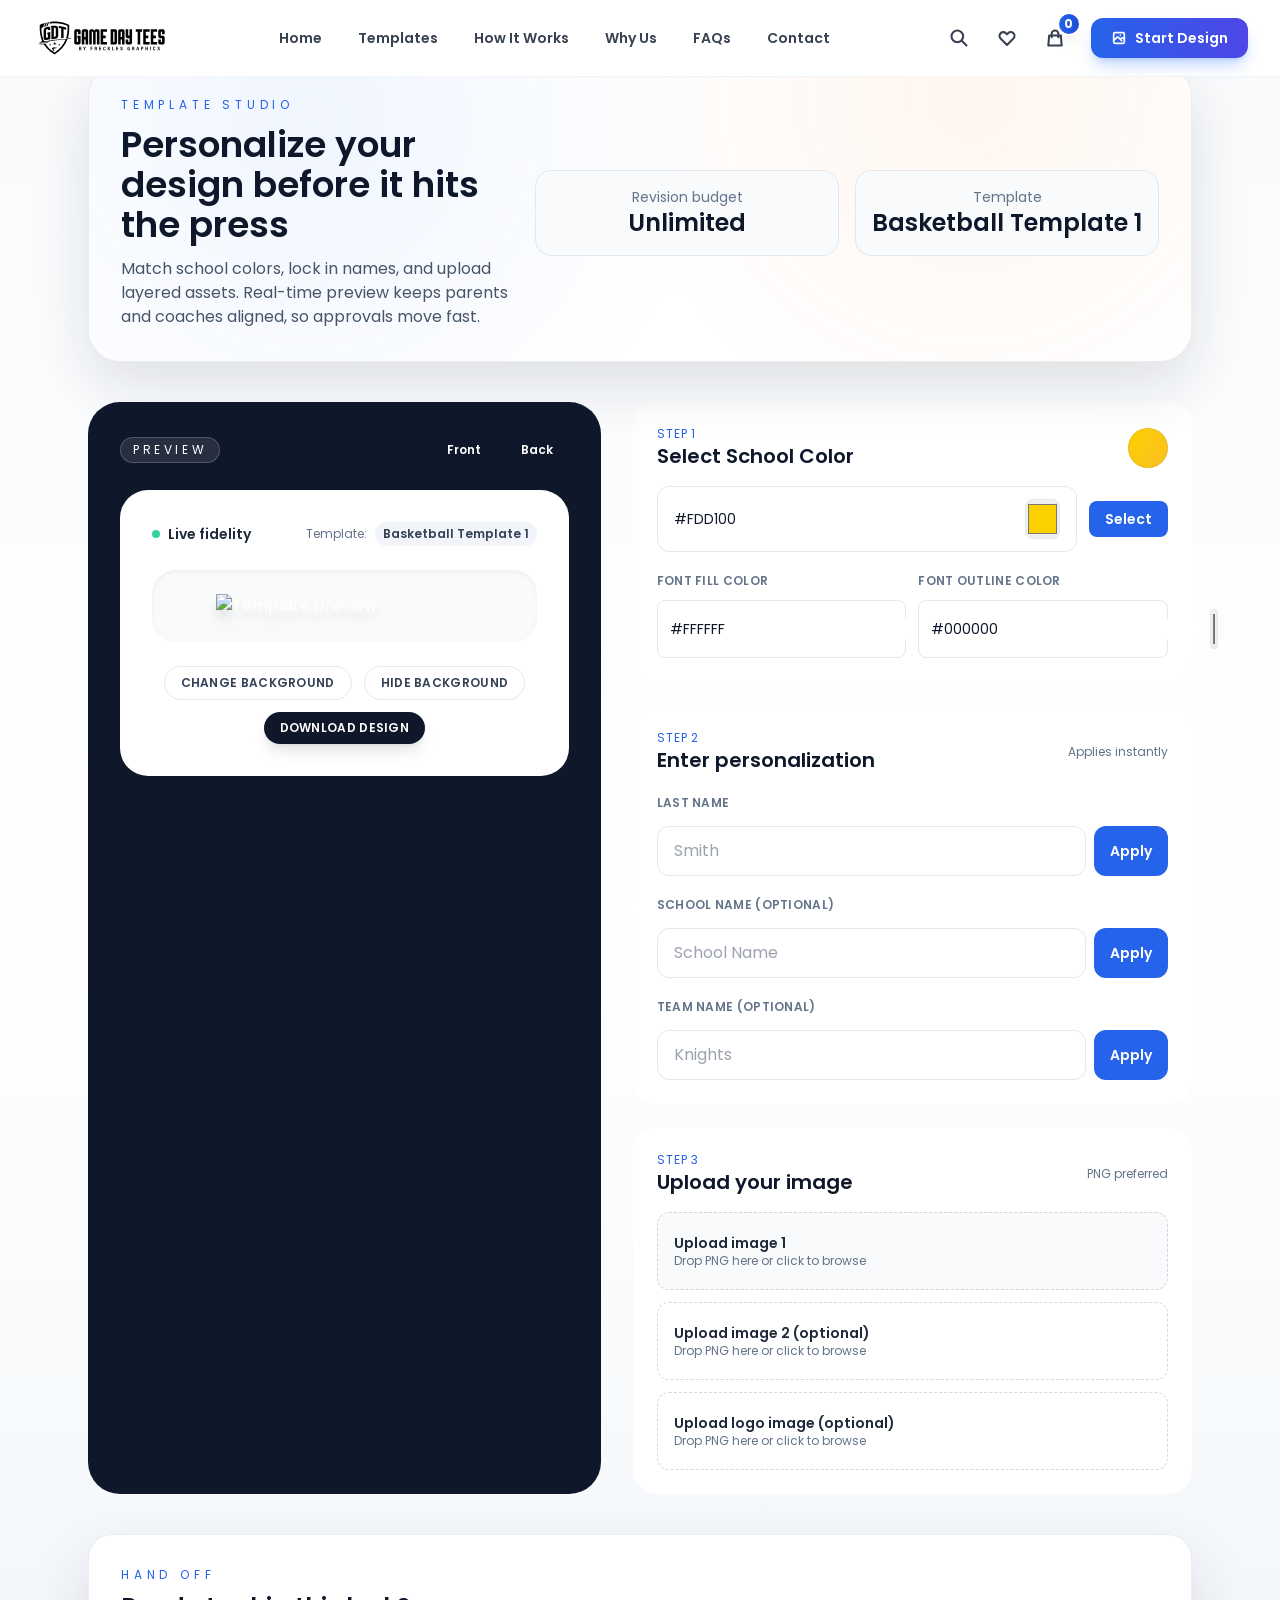
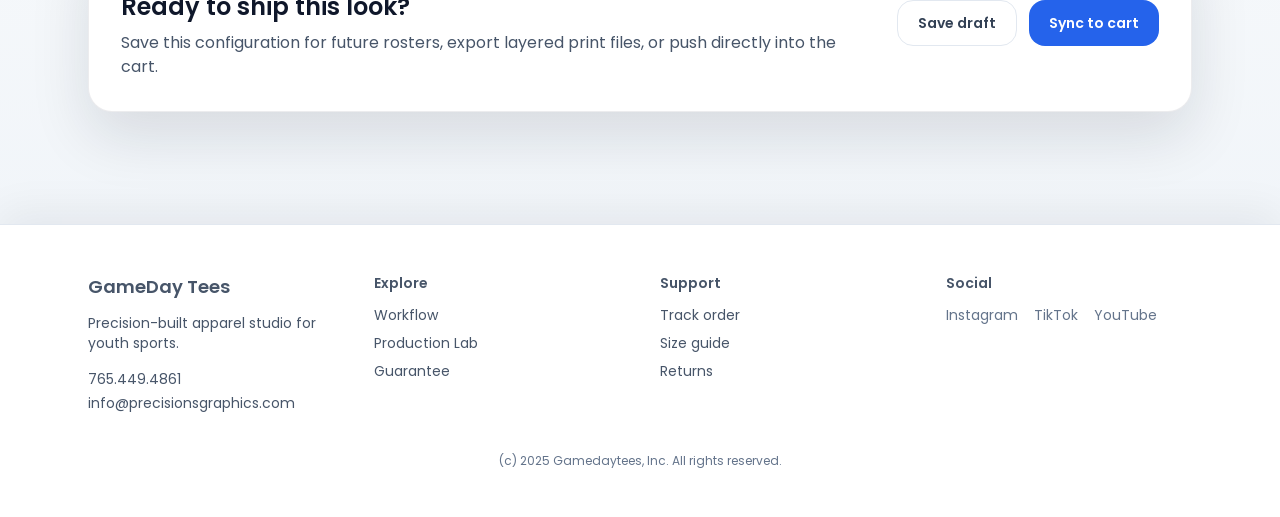
==== template-customizer.html @ fe477cf0 "initial commit" ====
<!DOCTYPE html>
<html lang="en">
<head>
    <meta charset="UTF-8">
    <meta name="viewport" content="width=device-width, initial-scale=1.0">
    <title>Template Customizer | GameDay Tees</title>
    <meta name="description" content="Personalize colors, names, and artwork for your template before it hits the press.">
    <link rel="preconnect" href="https://fonts.googleapis.com">
    <link rel="preconnect" href="https://fonts.gstatic.com" crossorigin>
    <link href="https://fonts.googleapis.com/css2?family=Poppins:wght@300;400;500;600;700&display=swap" rel="stylesheet">
    <link rel="stylesheet" href="css/output.css">
    <link rel="stylesheet" href="css/style.css">
    <style>
        body { font-family: 'Poppins', sans-serif; }
        .hero-accent { position: absolute; border-radius: 50%; filter: blur(160px); opacity: 0.45; }
        .panel { border: 1px solid rgba(15,23,42,0.08); box-shadow: 0 24px 60px rgba(15,23,42,0.12); }
        .control-label { letter-spacing: 0.08em; }
        .input-shell { transition: box-shadow 0.2s ease, border-color 0.2s ease; }
        .input-shell:focus-within { border-color: #2563eb; box-shadow: 0 10px 30px rgba(37,99,235,0.12); }
        .swatch { border: 1px solid rgba(15,23,42,0.08); }
        .dropzone { border: 1.5px dashed rgba(15,23,42,0.16); transition: border-color 0.2s ease, background 0.2s ease, box-shadow 0.2s ease; }
        .dropzone.is-dragover { border-color: #2563eb; background: rgba(37,99,235,0.05); box-shadow: 0 12px 30px rgba(37,99,235,0.12); }
    </style>
</head>
<body class="bg-gray-50 text-slate-900 overflow-x-hidden">
    <div class="hero-accent w-72 h-72 bg-blue-200 -top-24 -left-10"></div>
    <div class="hero-accent w-80 h-80 bg-orange-200 top-10 -right-10"></div>

    <header id="navbar" class="fixed top-0 left-0 right-0 z-50 bg-white/95 backdrop-blur-md border-b border-gray-100 transition-all duration-300">
        <nav class="px-4 mx-auto max-w-7xl sm:px-6 lg:px-8">
            <div class="flex items-center justify-between h-18">
                <div class="flex items-center py-4">
                    <a href="index.html" class="group relative flex items-center gap-3">
                        <div class="relative">
                            <img src="img/gdt-top-logo.svg" alt="Custom Print Shop" class="h-11 w-auto transition-all duration-300 group-hover:scale-105" width="150" height="70" onerror="this.src='[data-uri]'">
                            <div class="absolute inset-0 bg-blue-400/20 rounded-lg blur-xl opacity-0 group-hover:opacity-100 transition-opacity duration-300 -z-10"></div>
                        </div>
                    </a>
                </div>
                <div class="items-center hidden lg:flex lg:gap-1">
                    <a href="index.html#home" class="nav-link group relative px-4 py-2.5 text-sm font-semibold text-gray-700 transition-all duration-200 rounded-xl hover:text-blue-600 hover:bg-blue-50"><span class="relative z-10">Home</span><div class="absolute inset-0 bg-gradient-to-r from-blue-50 to-indigo-50 rounded-xl opacity-0 group-hover:opacity-100 transition-opacity duration-200"></div></a>
                    <a href="index.html#products" class="nav-link group relative px-4 py-2.5 text-sm font-semibold text-gray-700 transition-all duration-200 rounded-xl hover:text-blue-600 hover:bg-blue-50"><span class="relative z-10">Templates</span><div class="absolute inset-0 bg-gradient-to-r from-blue-50 to-indigo-50 rounded-xl opacity-0 group-hover:opacity-100 transition-opacity duration-200"></div></a>
                    <a href="index.html#how-it-works" class="nav-link group relative px-4 py-2.5 text-sm font-semibold text-gray-700 transition-all duration-200 rounded-xl hover:text-blue-600 hover:bg-blue-50"><span class="relative z-10">How It Works</span><div class="absolute inset-0 bg-gradient-to-r from-blue-50 to-indigo-50 rounded-xl opacity-0 group-hover:opacity-100 transition-opacity duration-200"></div></a>
                    <a href="index.html#why-us" class="nav-link group relative px-4 py-2.5 text-sm font-semibold text-gray-700 transition-all duration-200 rounded-xl hover:text-blue-600 hover:bg-blue-50"><span class="relative z-10">Why Us</span><div class="absolute inset-0 bg-gradient-to-r from-blue-50 to-indigo-50 rounded-xl opacity-0 group-hover:opacity-100 transition-opacity duration-200"></div></a>
                    <a href="index.html#faq" class="nav-link group relative px-4 py-2.5 text-sm font-semibold text-gray-700 transition-all duration-200 rounded-xl hover:text-blue-600 hover:bg-blue-50"><span class="relative z-10">FAQs</span><div class="absolute inset-0 bg-gradient-to-r from-blue-50 to-indigo-50 rounded-xl opacity-0 group-hover:opacity-100 transition-opacity duration-200"></div></a>
                    <a href="index.html#contact" class="nav-link group relative px-4 py-2.5 text-sm font-semibold text-gray-700 transition-all duration-200 rounded-xl hover:text-blue-600 hover:bg-blue-50"><span class="relative z-10">Contact</span><div class="absolute inset-0 bg-gradient-to-r from-blue-50 to-indigo-50 rounded-xl opacity-0 group-hover:opacity-100 transition-opacity duration-200"></div></a>
                </div>
                <div class="flex items-center gap-2">
                    <button id="mobile-menu-toggle" type="button" class="relative p-2.5 text-gray-700 border-2 border-gray-200 rounded-xl lg:hidden hover:border-blue-300 hover:bg-blue-50 hover:text-blue-600 focus:outline-none focus:ring-2 focus:ring-blue-500 focus:ring-offset-2 transition-all duration-200" aria-controls="mobile-menu" aria-expanded="false"><span class="sr-only">Toggle navigation menu</span><svg data-icon="menu" class="w-5 h-5 transition-transform duration-200" fill="none" stroke="currentColor" viewBox="0 0 24 24"><path stroke-linecap="round" stroke-linejoin="round" stroke-width="2.5" d="M4 6h16M4 12h16M4 18h16"></path></svg><svg data-icon="close" class="hidden w-5 h-5 transition-transform duration-200" fill="none" stroke="currentColor" viewBox="0 0 24 24"><path stroke-linecap="round" stroke-linejoin="round" stroke-width="2.5" d="M6 18L18 6M6 6l12 12"></path></svg></button>
                    <button class="hidden lg:flex items-center justify-center p-2.5 text-gray-700 transition-all duration-200 rounded-xl hover:bg-blue-50 hover:text-blue-600 hover:scale-105 active:scale-95" title="Search"><svg class="w-5 h-5" fill="none" stroke="currentColor" viewBox="0 0 24 24"><path stroke-linecap="round" stroke-linejoin="round" stroke-width="2.5" d="M21 21l-6-6m2-5a7 7 0 11-14 0 7 7 0 0114 0z"></path></svg></button>
                    <button class="hidden lg:flex items-center justify-center p-2.5 text-gray-700 transition-all duration-200 rounded-xl hover:bg-red-50 hover:text-red-600 hover:scale-105 active:scale-95 group" title="Wishlist"><svg class="w-5 h-5 transition-transform group-hover:scale-110" fill="none" stroke="currentColor" viewBox="0 0 24 24"><path stroke-linecap="round" stroke-linejoin="round" stroke-width="2.5" d="M4.318 6.318a4.5 4.5 0 000 6.364L12 20.364l7.682-7.682a4.5 4.5 0 00-6.364-6.364L12 7.636l-1.318-1.318a4.5 4.5 0 00-6.364 0z"></path></svg></button>
                    <button class="relative flex items-center justify-center p-2.5 text-gray-700 transition-all duration-200 rounded-xl hover:bg-blue-50 hover:text-blue-600 hover:scale-105 active:scale-95 group" title="Shopping Cart"><svg class="w-5 h-5 transition-transform group-hover:scale-110" fill="none" stroke="currentColor" viewBox="0 0 24 24"><path stroke-linecap="round" stroke-linejoin="round" stroke-width="2.5" d="M16 11V7a4 4 0 00-8 0v4M5 9h14l1 12H4L5 9z"></path></svg><span class="absolute -top-1 -right-1 flex items-center justify-center min-w-[1.25rem] h-5 px-1 text-xs font-bold text-white bg-gradient-to-r from-blue-600 to-blue-700 rounded-full shadow-lg ring-2 ring-white transform transition-transform group-hover:scale-110">0</span></button>
                    <a href="index.html#start" class="hidden lg:flex items-center gap-2 px-5 py-2.5 ml-2 text-sm font-semibold text-white bg-gradient-to-r from-blue-600 to-indigo-600 rounded-xl shadow-lg shadow-blue-500/30 hover:shadow-xl hover:shadow-blue-500/40 hover:from-blue-700 hover:to-indigo-700 transition-all duration-200 hover:scale-105 active:scale-95"><svg class="w-4 h-4" fill="none" stroke="currentColor" viewBox="0 0 24 24"><path stroke-linecap="round" stroke-linejoin="round" stroke-width="2.5" d="M4 16l4.586-4.586a2 2 0 012.828 0L16 16m-2-2l1.586-1.586a2 2 0 012.828 0L20 14m-6-6h.01M6 20h12a2 2 0 002-2V6a2 2 0 00-2-2H6a2 2 0 00-2 2v12a2 2 0 002 2z"></path></svg><span>Start Design</span></a>
                </div>
            </div>
            <div id="mobile-menu" class="hidden lg:hidden overflow-hidden">
                <div class="py-4 space-y-1 border-t border-gray-100 animate-slideDown">
                    <a href="index.html#home" class="mobile-nav-link flex items-center justify-between px-4 py-3 text-sm font-semibold text-gray-700 rounded-xl hover:bg-blue-50 hover:text-blue-600 transition-all duration-200 group"><span>Home</span><svg class="w-4 h-4 opacity-0 group-hover:opacity-100 transform translate-x-0 group-hover:translate-x-1 transition-all duration-200" fill="none" stroke="currentColor" viewBox="0 0 24 24"><path stroke-linecap="round" stroke-linejoin="round" stroke-width="2" d="M9 5l7 7-7 7"></path></svg></a>
                    <a href="index.html#products" class="mobile-nav-link flex items-center justify-between px-4 py-3 text-sm font-semibold text-gray-700 rounded-xl hover:bg-blue-50 hover:text-blue-600 transition-all duration-200 group"><span>Templates</span><svg class="w-4 h-4 opacity-0 group-hover:opacity-100 transform translate-x-0 group-hover:translate-x-1 transition-all duration-200" fill="none" stroke="currentColor" viewBox="0 0 24 24"><path stroke-linecap="round" stroke-linejoin="round" stroke-width="2" d="M9 5l7 7-7 7"></path></svg></a>
                    <a href="index.html#how-it-works" class="mobile-nav-link flex items-center justify-between px-4 py-3 text-sm font-semibold text-gray-700 rounded-xl hover:bg-blue-50 hover:text-blue-600 transition-all duration-200 group"><span>How It Works</span><svg class="w-4 h-4 opacity-0 group-hover:opacity-100 transform translate-x-0 group-hover:translate-x-1 transition-all duration-200" fill="none" stroke="currentColor" viewBox="0 0 24 24"><path stroke-linecap="round" stroke-linejoin="round" stroke-width="2" d="M9 5l7 7-7 7"></path></svg></a>
                    <a href="index.html#why-us" class="mobile-nav-link flex items-center justify-between px-4 py-3 text-sm font-semibold text-gray-700 rounded-xl hover:bg-blue-50 hover:text-blue-600 transition-all duration-200 group"><span>Why Us</span><svg class="w-4 h-4 opacity-0 group-hover:opacity-100 transform translate-x-0 group-hover:translate-x-1 transition-all duration-200" fill="none" stroke="currentColor" viewBox="0 0 24 24"><path stroke-linecap="round" stroke-linejoin="round" stroke-width="2" d="M9 5l7 7-7 7"></path></svg></a>
                    <a href="index.html#faq" class="mobile-nav-link flex items-center justify-between px-4 py-3 text-sm font-semibold text-gray-700 rounded-xl hover:bg-blue-50 hover:text-blue-600 transition-all duration-200 group"><span>FAQs</span><svg class="w-4 h-4 opacity-0 group-hover:opacity-100 transform translate-x-0 group-hover:translate-x-1 transition-all duration-200" fill="none" stroke="currentColor" viewBox="0 0 24 24"><path stroke-linecap="round" stroke-linejoin="round" stroke-width="2" d="M9 5l7 7-7 7"></path></svg></a>
                    <a href="index.html#contact" class="mobile-nav-link flex items-center justify-between px-4 py-3 text-sm font-semibold text-gray-700 rounded-xl hover:bg-blue-50 hover:text-blue-600 transition-all duration-200 group"><span>Contact</span><svg class="w-4 h-4 opacity-0 group-hover:opacity-100 transform translate-x-0 group-hover:translate-x-1 transition-all duration-200" fill="none" stroke="currentColor" viewBox="0 0 24 24"><path stroke-linecap="round" stroke-linejoin="round" stroke-width="2" d="M9 5l7 7-7 7"></path></svg></a>
                    <div class="pt-4 space-y-2">
                        <a href="index.html#start" class="flex items-center justify-center gap-2 px-5 py-3.5 text-sm font-semibold text-white bg-gradient-to-r from-blue-600 to-indigo-600 rounded-xl shadow-lg shadow-blue-500/30 hover:shadow-xl hover:shadow-blue-500/40 transition-all duration-200"><svg class="w-4 h-4" fill="none" stroke="currentColor" viewBox="0 0 24 24"><path stroke-linecap="round" stroke-linejoin="round" stroke-width="2.5" d="M4 16l4.586-4.586a2 2 0 012.828 0L16 16m-2-2l1.586-1.586a2 2 0 012.828 0L20 14m-6-6h.01M6 20h12a2 2 0 002-2V6a2 2 0 00-2-2H6a2 2 0 00-2 2v12a2 2 0 002 2z"></path></svg><span>Start Design</span></a>
                        <a href="index.html#how-it-works" class="flex items-center justify-center gap-2 px-5 py-3.5 text-sm font-semibold text-gray-700 border-2 border-gray-200 rounded-xl bg-white hover:border-blue-300 hover:bg-blue-50 hover:text-blue-600 transition-all duration-200"><svg class="w-4 h-4" fill="none" stroke="currentColor" viewBox="0 0 24 24"><path stroke-linecap="round" stroke-linejoin="round" stroke-width="2.5" d="M13 16h-1v-4h-1m1-4h.01M21 12a9 9 0 11-18 0 9 9 0 0118 0z"></path></svg><span>See Workflow</span></a>
                    </div>
                </div>
            </div>
        </nav>
    </header>
    <div class="h-18"></div>

    <main class="relative min-h-screen py-16 pb-28 bg-gradient-to-b from-slate-50 via-white to-slate-100">
        <div class="max-w-6xl mx-auto px-6 space-y-10">
            <section class="panel rounded-[32px] bg-white p-6 sm:p-8 relative overflow-hidden">
                <div class="absolute inset-0 pointer-events-none opacity-30" style="background: radial-gradient(circle at 20% 20%, rgba(59,130,246,0.25), transparent 45%), radial-gradient(circle at 80% 10%, rgba(249,115,22,0.22), transparent 40%);"></div>
                <div class="relative flex flex-col gap-6 lg:flex-row lg:items-center">
                    <div class="flex-1 space-y-3">
                        <p class="text-xs uppercase tracking-[0.4em] text-blue-600">Template studio</p>
                        <h1 class="text-3xl sm:text-4xl font-semibold text-slate-900">Personalize your design before it hits the press</h1>
                        <p class="text-slate-600 max-w-2xl">Match school colors, lock in names, and upload layered assets. Real-time preview keeps parents and coaches aligned, so approvals move fast.</p>
                    </div>
                    <div class="grid grid-cols-2 gap-4 text-center">
                        <div class="rounded-2xl border border-slate-200 p-4 bg-slate-50">
                            <p class="text-sm text-slate-500">Revision budget</p>
                            <p class="text-2xl font-semibold text-slate-900">Unlimited</p>
                        </div>
                        <div class="rounded-2xl border border-slate-200 p-4 bg-slate-50">
                            <p class="text-sm text-slate-500">Template</p>
                            <p id="template-name-display" class="text-2xl font-semibold text-slate-900">Basketball Template 1</p>
                        </div>
                    </div>
                </div>
            </section>

            <section class="grid gap-8 lg:grid-cols-[1.1fr_1.2fr]">
                <div class="workspace-panel rounded-[32px] p-6 sm:p-8 text-white relative overflow-hidden bg-slate-900" id="template-preview-panel">
                    <div class="flex items-center justify-between mb-6">
                        <div class="px-3 py-1 rounded-full bg-white/10 border border-white/20 text-xs uppercase tracking-[0.3em]">Preview</div>
                        <div class="flex gap-2">
                            <button class="toolbar-button px-4 py-2 rounded-full text-xs font-semibold transition" data-preview-angle="front" aria-pressed="true">Front</button>
                            <button class="toolbar-button px-4 py-2 rounded-full text-xs font-semibold transition" data-preview-angle="back" aria-pressed="false">Back</button>
                        </div>
                    </div>
                    <div class="bg-white rounded-[28px] p-6 sm:p-8 flex flex-col gap-6">
                        <div class="flex items-center justify-between text-sm text-slate-600">
                            <div class="flex items-center gap-2">
                                <span class="w-2 h-2 rounded-full bg-emerald-400"></span>
                                <span class="font-semibold text-slate-800">Live fidelity</span>
                            </div>
                            <div class="flex items-center gap-2 text-xs text-slate-500">
                                <span>Template:</span>
                                <span id="template-badge" class="px-2 py-1 rounded-full bg-slate-100 text-slate-700 font-semibold">Basketball Template 1</span>
                            </div>
                        </div>
                        <div class="flex flex-col items-center gap-6">
                            <div class="bg-slate-50 rounded-3xl p-6 shadow-inner w-full flex justify-center">
                                <img id="preview-image" src="img/mock-ups/sample3-mockup.png" alt="Template preview" class="w-56 sm:w-64 object-contain drop-shadow-xl">
                            </div>
                            <div class="flex flex-wrap gap-3 justify-center">
                                <button class="px-4 py-2 rounded-full text-xs font-semibold uppercase tracking-wide border border-slate-200 text-slate-700 hover:border-blue-300 transition">Change background</button>
                                <button class="px-4 py-2 rounded-full text-xs font-semibold uppercase tracking-wide border border-slate-200 text-slate-700 hover:border-blue-300 transition">Hide background</button>
                                <button class="px-4 py-2 rounded-full text-xs font-semibold uppercase tracking-wide bg-slate-900 text-white shadow-lg">Download design</button>
                            </div>
                        </div>
                    </div>
                </div>

                <div class="space-y-6">
                    <div class="control-card rounded-3xl bg-white p-6 space-y-4">
                        <div class="flex items-center justify-between">
                            <div>
                                <p class="text-xs uppercase tracking-[0.4em] text-blue-600 control-label">Step 1</p>
                                <h2 class="text-xl font-semibold">Select School Color</h2>
                            </div>
                            <span id="primary-swatch" class="w-10 h-10 rounded-full swatch" style="background: linear-gradient(135deg,#FDD100,#fbbf24);"></span>
                        </div>
                        <div class="flex gap-3 items-center">
                            <div class="flex-1 input-shell border border-slate-200 rounded-xl px-4 py-3 bg-white flex items-center gap-3">
                                <input id="primary-color-text" type="text" class="w-full focus:outline-none text-sm" placeholder="#FDD100" value="#FDD100">
                                <input id="primary-color-picker" type="color" class="w-10 h-10 rounded-lg border border-slate-200" value="#fdd100">
                            </div>
                            <button class="px-4 py-2 text-sm font-semibold text-white bg-blue-600 rounded-lg hover:bg-blue-700 transition" id="apply-primary">Select</button>
                        </div>
                        <div class="grid grid-cols-2 gap-3">
                            <div class="space-y-2">
                                <label class="text-xs font-semibold text-slate-500 uppercase tracking-wide">Font Fill Color</label>
                                <div class="flex gap-2 items-center input-shell border border-slate-200 rounded-lg px-3 py-2 bg-white">
                                    <input id="fill-color-text" type="text" class="flex-1 focus:outline-none text-sm" value="#FFFFFF">
                                    <input id="fill-color-picker" type="color" class="w-10 h-10 rounded-lg border border-slate-200" value="#ffffff">
                                </div>
                            </div>
                            <div class="space-y-2">
                                <label class="text-xs font-semibold text-slate-500 uppercase tracking-wide">Font Outline Color</label>
                                <div class="flex gap-2 items-center input-shell border border-slate-200 rounded-lg px-3 py-2 bg-white">
                                    <input id="outline-color-text" type="text" class="flex-1 focus:outline-none text-sm" value="#000000">
                                    <input id="outline-color-picker" type="color" class="w-10 h-10 rounded-lg border border-slate-200" value="#000000">
                                </div>
                            </div>
                        </div>
                    </div>

                    <div class="control-card rounded-3xl bg-white p-6 space-y-4">
                        <div class="flex items-center justify-between">
                            <div>
                                <p class="text-xs uppercase tracking-[0.4em] text-blue-600 control-label">Step 2</p>
                                <h2 class="text-xl font-semibold">Enter personalization</h2>
                            </div>
                            <span class="text-xs text-slate-500">Applies instantly</span>
                        </div>
                        <div class="space-y-3">
                            <label class="text-xs font-semibold text-slate-500 uppercase tracking-wide">Last name</label>
                            <div class="flex gap-2">
                                <input type="text" class="flex-1 border border-slate-200 rounded-xl px-4 py-3 focus:outline-none focus:ring-2 focus:ring-blue-500" placeholder="Smith">
                                <button class="px-4 py-3 text-sm font-semibold text-white bg-blue-600 rounded-xl hover:bg-blue-700 transition">Apply</button>
                            </div>
                        </div>
                        <div class="space-y-3">
                            <label class="text-xs font-semibold text-slate-500 uppercase tracking-wide">School name (optional)</label>
                            <div class="flex gap-2">
                                <input type="text" class="flex-1 border border-slate-200 rounded-xl px-4 py-3 focus:outline-none focus:ring-2 focus:ring-blue-500" placeholder="School Name">
                                <button class="px-4 py-3 text-sm font-semibold text-white bg-blue-600 rounded-xl hover:bg-blue-700 transition">Apply</button>
                            </div>
                        </div>
                        <div class="space-y-3">
                            <label class="text-xs font-semibold text-slate-500 uppercase tracking-wide">Team name (optional)</label>
                            <div class="flex gap-2">
                                <input type="text" class="flex-1 border border-slate-200 rounded-xl px-4 py-3 focus:outline-none focus:ring-2 focus:ring-blue-500" placeholder="Knights">
                                <button class="px-4 py-3 text-sm font-semibold text-white bg-blue-600 rounded-xl hover:bg-blue-700 transition">Apply</button>
                            </div>
                        </div>
                    </div>

                    <div class="control-card rounded-3xl bg-white p-6 space-y-4">
                        <div class="flex items-center justify-between">
                            <div>
                                <p class="text-xs uppercase tracking-[0.4em] text-blue-600 control-label">Step 3</p>
                                <h2 class="text-xl font-semibold">Upload your image</h2>
                            </div>
                            <span class="text-xs text-slate-500">PNG preferred</span>
                        </div>
                        <div class="space-y-3">
                            <div class="dropzone rounded-xl px-4 py-5 bg-slate-50" data-dropzone="primary">
                                <p class="text-sm font-semibold text-slate-800">Upload image 1</p>
                                <p class="text-xs text-slate-500" data-dropzone-label="primary-label">Drop PNG here or click to browse</p>
                                <input type="file" accept="image/png,image/*" class="sr-only" data-dropzone-input="primary">
                            </div>
                            <div class="dropzone rounded-xl px-4 py-5 bg-white" data-dropzone="secondary">
                                <p class="text-sm font-semibold text-slate-800">Upload image 2 (optional)</p>
                                <p class="text-xs text-slate-500" data-dropzone-label="secondary-label">Drop PNG here or click to browse</p>
                                <input type="file" accept="image/png,image/*" class="sr-only" data-dropzone-input="secondary">
                            </div>
                            <div class="dropzone rounded-xl px-4 py-5 bg-white" data-dropzone="logo">
                                <p class="text-sm font-semibold text-slate-800">Upload logo image (optional)</p>
                                <p class="text-xs text-slate-500" data-dropzone-label="logo-label">Drop PNG here or click to browse</p>
                                <input type="file" accept="image/png,image/*" class="sr-only" data-dropzone-input="logo">
                            </div>
                        </div>
                    </div>
                </div>
            </section>

            <section class="panel rounded-3xl bg-white p-6 sm:p-8 border border-slate-100 shadow-lg flex flex-col md:flex-row md:items-center gap-6">
                <div class="flex-1 space-y-2">
                    <p class="text-xs uppercase tracking-[0.4em] text-blue-600">Hand off</p>
                    <h2 class="text-2xl font-semibold text-slate-900">Ready to ship this look?</h2>
                    <p class="text-slate-600">Save this configuration for future rosters, export layered print files, or push directly into the cart.</p>
                </div>
                <div class="flex flex-wrap gap-3">
                    <button class="px-5 py-3 rounded-2xl border border-slate-200 text-sm font-semibold text-slate-700 hover:border-blue-300 transition">Save draft</button>
                    <button class="px-5 py-3 rounded-2xl bg-blue-600 text-white text-sm font-semibold hover:bg-blue-700 transition">Sync to cart</button>
                </div>
            </section>
        </div>
    </main>
    <footer class="animate-on-scroll relative z-100 border-t border-slate-200 py-12 bg-white shadow-[0_-12px_40px_rgba(15,23,42,0.06)]">
        <div class="max-w-6xl mx-auto px-6 grid grid-cols-1 gap-10 sm:grid-cols-2 md:grid-cols-4 text-sm text-slate-600">
            <div class="animate-on-scroll" data-animate="fade-right">
                <p class="text-ink font-semibold text-lg mb-3">GameDay Tees</p>
                <p>Precision-built apparel studio for youth sports.</p>
                <div class="mt-4 space-y-1">
                    <a href="tel:7654494861" class="block hover:text-ink">765.449.4861</a>
                    <a href="mailto:info@precisionsgraphics.com" class="block hover:text-ink">info@precisionsgraphics.com</a>
                </div>
            </div>
            <div class="animate-on-scroll" data-animate="fade-up">
                <p class="text-ink font-semibold mb-3">Explore</p>
                <ul class="space-y-2">
                    <li><a href="index.html#how-it-works" class="hover:text-ink">Workflow</a></li>
                    <li><a href="index.html#process" class="hover:text-ink">Production Lab</a></li>
                    <li><a href="index.html#faq" class="hover:text-ink">Guarantee</a></li>
                </ul>
            </div>
            <div class="animate-on-scroll" data-animate="fade-up">
                <p class="text-ink font-semibold mb-3">Support</p>
                <ul class="space-y-2">
                    <li><a href="#" class="hover:text-ink">Track order</a></li>
                    <li><a href="#" class="hover:text-ink">Size guide</a></li>
                    <li><a href="#" class="hover:text-ink">Returns</a></li>
                </ul>
            </div>
            <div class="animate-on-scroll" data-animate="fade-left">
                <p class="text-ink font-semibold mb-3">Social</p>
                <div class="flex gap-4 text-slate-500">
                    <a href="#" class="hover:text-ink">Instagram</a>
                    <a href="#" class="hover:text-ink">TikTok</a>
                    <a href="#" class="hover:text-ink">YouTube</a>
                </div>
            </div>
        </div>
        <div class="max-w-6xl mx-auto px-6 mt-10 text-center text-xs text-slate-500 animate-on-scroll" data-animate="fade-up">
        <div class="max-w-6xl mx-auto px-6 mt-10 text-center text-xs text-slate-500 animate-on-scroll" data-animate="fade-up">
            (c) 2025 Gamedaytees, Inc. All rights reserved.
        </div>
    </footer>
    <script>
        (() => {
            const toggle = document.getElementById('mobile-menu-toggle');
            const menu = document.getElementById('mobile-menu');
            if (!toggle || !menu) return;

            const openIcon = toggle.querySelector('[data-icon="menu"]');
            const closeIcon = toggle.querySelector('[data-icon="close"]');
            const setMenuState = (shouldOpen) => {
                menu.classList.toggle('hidden', !shouldOpen);
                toggle.setAttribute('aria-expanded', shouldOpen.toString());
                if (openIcon && closeIcon) {
                    openIcon.classList.toggle('hidden', shouldOpen);
                    closeIcon.classList.toggle('hidden', !shouldOpen);
                }
            };

            toggle.addEventListener('click', () => {
                const isOpen = !menu.classList.contains('hidden');
                setMenuState(!isOpen);
            });

            menu.querySelectorAll('a').forEach((link) => {
                link.addEventListener('click', () => setMenuState(false));
            });

            document.addEventListener('keydown', (event) => {
                if (event.key === 'Escape' && !menu.classList.contains('hidden')) {
                    setMenuState(false);
                }
            });
        })();
    </script>
    <script>
        (() => {
            const templateNameDisplay = document.getElementById('template-name-display');
            const templateBadge = document.getElementById('template-badge');
            const previewImage = document.getElementById('preview-image');
            const primarySwatch = document.getElementById('primary-swatch');
            const primaryPicker = document.getElementById('primary-color-picker');
            const primaryText = document.getElementById('primary-color-text');
            const fillPicker = document.getElementById('fill-color-picker');
            const fillText = document.getElementById('fill-color-text');
            const outlinePicker = document.getElementById('outline-color-picker');
            const outlineText = document.getElementById('outline-color-text');
            const applyPrimary = document.getElementById('apply-primary');

            const templates = {
                rise: { name: 'Basketball Template 1', image: 'img/mock-ups/sample3-mockup.png' },
                friday: { name: 'Friday Lights', image: 'img/templates/voll1_sample.jpg' },
                classic: { name: 'Classic Stripe', image: 'img/premium-tshirt.png' }
            };

            const setPrimary = (hex) => {
                primarySwatch.style.background = `linear-gradient(135deg, ${hex}, ${hex})`;
            };

            applyPrimary.addEventListener('click', () => {
                setPrimary(primaryText.value || '#FDD100');
            });

            primaryPicker.addEventListener('input', (e) => {
                primaryText.value = e.target.value.toUpperCase();
                setPrimary(e.target.value);
            });

            fillPicker.addEventListener('input', (e) => {
                fillText.value = e.target.value.toUpperCase();
            });
            outlinePicker.addEventListener('input', (e) => {
                outlineText.value = e.target.value.toUpperCase();
            });

            const params = new URLSearchParams(window.location.search);
            const selectedTemplate = params.get('template') || 'rise';
            const tpl = templates[selectedTemplate] || templates.rise;
            templateNameDisplay.textContent = tpl.name;
            templateBadge.textContent = tpl.name;
            previewImage.src = tpl.image;
        })();
    </script>
    <script>
        (() => {
            const dropzones = document.querySelectorAll('[data-dropzone]');

            const handleFiles = (zone, file) => {
                const label = zone.querySelector('[data-dropzone-label]');
                if (file) {
                    label.textContent = file.name;
                    label.classList.add('text-blue-600', 'font-semibold');
                }
            };

            dropzones.forEach((zone) => {
                const input = zone.querySelector('input[type="file"]');

                zone.addEventListener('click', () => input.click());

                zone.addEventListener('dragover', (e) => {
                    e.preventDefault();
                    zone.classList.add('is-dragover');
                });
                zone.addEventListener('dragleave', () => zone.classList.remove('is-dragover'));
                zone.addEventListener('drop', (e) => {
                    e.preventDefault();
                    zone.classList.remove('is-dragover');
                    const file = e.dataTransfer.files[0];
                    if (file) {
                        handleFiles(zone, file);
                    }
                });

                input.addEventListener('change', () => {
                    const file = input.files[0];
                    handleFiles(zone, file);
                });
            });
        })();
    </script>
    <script src="js/config.js"></script>
    <script src="js/shopify-api.js"></script>
    <script src="js/main.js"></script>
    <script src="js/new.js"></script>
</body>
</html>
---- css/output.css ----
*, ::before, ::after {
  --tw-border-spacing-x: 0;
  --tw-border-spacing-y: 0;
  --tw-translate-x: 0;
  --tw-translate-y: 0;
  --tw-rotate: 0;
  --tw-skew-x: 0;
  --tw-skew-y: 0;
  --tw-scale-x: 1;
  --tw-scale-y: 1;
  --tw-pan-x:  ;
  --tw-pan-y:  ;
  --tw-pinch-zoom:  ;
  --tw-scroll-snap-strictness: proximity;
  --tw-gradient-from-position:  ;
  --tw-gradient-via-position:  ;
  --tw-gradient-to-position:  ;
  --tw-ordinal:  ;
  --tw-slashed-zero:  ;
  --tw-numeric-figure:  ;
  --tw-numeric-spacing:  ;
  --tw-numeric-fraction:  ;
  --tw-ring-inset:  ;
  --tw-ring-offset-width: 0px;
  --tw-ring-offset-color: #fff;
  --tw-ring-color: rgb(59 130 246 / 0.5);
  --tw-ring-offset-shadow: 0 0 #0000;
  --tw-ring-shadow: 0 0 #0000;
  --tw-shadow: 0 0 #0000;
  --tw-shadow-colored: 0 0 #0000;
  --tw-blur:  ;
  --tw-brightness:  ;
  --tw-contrast:  ;
  --tw-grayscale:  ;
  --tw-hue-rotate:  ;
  --tw-invert:  ;
  --tw-saturate:  ;
  --tw-sepia:  ;
  --tw-drop-shadow:  ;
  --tw-backdrop-blur:  ;
  --tw-backdrop-brightness:  ;
  --tw-backdrop-contrast:  ;
  --tw-backdrop-grayscale:  ;
  --tw-backdrop-hue-rotate:  ;
  --tw-backdrop-invert:  ;
  --tw-backdrop-opacity:  ;
  --tw-backdrop-saturate:  ;
  --tw-backdrop-sepia:  ;
  --tw-contain-size:  ;
  --tw-contain-layout:  ;
  --tw-contain-paint:  ;
  --tw-contain-style:  ;
}

::backdrop {
  --tw-border-spacing-x: 0;
  --tw-border-spacing-y: 0;
  --tw-translate-x: 0;
  --tw-translate-y: 0;
  --tw-rotate: 0;
  --tw-skew-x: 0;
  --tw-skew-y: 0;
  --tw-scale-x: 1;
  --tw-scale-y: 1;
  --tw-pan-x:  ;
  --tw-pan-y:  ;
  --tw-pinch-zoom:  ;
  --tw-scroll-snap-strictness: proximity;
  --tw-gradient-from-position:  ;
  --tw-gradient-via-position:  ;
  --tw-gradient-to-position:  ;
  --tw-ordinal:  ;
  --tw-slashed-zero:  ;
  --tw-numeric-figure:  ;
  --tw-numeric-spacing:  ;
  --tw-numeric-fraction:  ;
  --tw-ring-inset:  ;
  --tw-ring-offset-width: 0px;
  --tw-ring-offset-color: #fff;
  --tw-ring-color: rgb(59 130 246 / 0.5);
  --tw-ring-offset-shadow: 0 0 #0000;
  --tw-ring-shadow: 0 0 #0000;
  --tw-shadow: 0 0 #0000;
  --tw-shadow-colored: 0 0 #0000;
  --tw-blur:  ;
  --tw-brightness:  ;
  --tw-contrast:  ;
  --tw-grayscale:  ;
  --tw-hue-rotate:  ;
  --tw-invert:  ;
  --tw-saturate:  ;
  --tw-sepia:  ;
  --tw-drop-shadow:  ;
  --tw-backdrop-blur:  ;
  --tw-backdrop-brightness:  ;
  --tw-backdrop-contrast:  ;
  --tw-backdrop-grayscale:  ;
  --tw-backdrop-hue-rotate:  ;
  --tw-backdrop-invert:  ;
  --tw-backdrop-opacity:  ;
  --tw-backdrop-saturate:  ;
  --tw-backdrop-sepia:  ;
  --tw-contain-size:  ;
  --tw-contain-layout:  ;
  --tw-contain-paint:  ;
  --tw-contain-style:  ;
}

/*
! tailwindcss v3.4.18 | MIT License | https://tailwindcss.com
*/

/*
1. Prevent padding and border from affecting element width. (https://github.com/mozdevs/cssremedy/issues/4)
2. Allow adding a border to an element by just adding a border-width. (https://github.com/tailwindcss/tailwindcss/pull/116)
*/

*,
::before,
::after {
  box-sizing: border-box;
  /* 1 */
  border-width: 0;
  /* 2 */
  border-style: solid;
  /* 2 */
  border-color: #e5e7eb;
  /* 2 */
}

::before,
::after {
  --tw-content: '';
}

/*
1. Use a consistent sensible line-height in all browsers.
2. Prevent adjustments of font size after orientation changes in iOS.
3. Use a more readable tab size.
4. Use the user's configured `sans` font-family by default.
5. Use the user's configured `sans` font-feature-settings by default.
6. Use the user's configured `sans` font-variation-settings by default.
7. Disable tap highlights on iOS
*/

html,
:host {
  line-height: 1.5;
  /* 1 */
  -webkit-text-size-adjust: 100%;
  /* 2 */
  -moz-tab-size: 4;
  /* 3 */
  -o-tab-size: 4;
     tab-size: 4;
  /* 3 */
  font-family: ui-sans-serif, system-ui, sans-serif, "Apple Color Emoji", "Segoe UI Emoji", "Segoe UI Symbol", "Noto Color Emoji";
  /* 4 */
  font-feature-settings: normal;
  /* 5 */
  font-variation-settings: normal;
  /* 6 */
  -webkit-tap-highlight-color: transparent;
  /* 7 */
}

/*
1. Remove the margin in all browsers.
2. Inherit line-height from `html` so users can set them as a class directly on the `html` element.
*/

body {
  margin: 0;
  /* 1 */
  line-height: inherit;
  /* 2 */
}

/*
1. Add the correct height in Firefox.
2. Correct the inheritance of border color in Firefox. (https://bugzilla.mozilla.org/show_bug.cgi?id=190655)
3. Ensure horizontal rules are visible by default.
*/

hr {
  height: 0;
  /* 1 */
  color: inherit;
  /* 2 */
  border-top-width: 1px;
  /* 3 */
}

/*
Add the correct text decoration in Chrome, Edge, and Safari.
*/

abbr:where([title]) {
  -webkit-text-decoration: underline dotted;
          text-decoration: underline dotted;
}

/*
Remove the default font size and weight for headings.
*/

h1,
h2,
h3,
h4,
h5,
h6 {
  font-size: inherit;
  font-weight: inherit;
}

/*
Reset links to optimize for opt-in styling instead of opt-out.
*/

a {
  color: inherit;
  text-decoration: inherit;
}

/*
Add the correct font weight in Edge and Safari.
*/

b,
strong {
  font-weight: bolder;
}

/*
1. Use the user's configured `mono` font-family by default.
2. Use the user's configured `mono` font-feature-settings by default.
3. Use the user's configured `mono` font-variation-settings by default.
4. Correct the odd `em` font sizing in all browsers.
*/

code,
kbd,
samp,
pre {
  font-family: ui-monospace, SFMono-Regular, Menlo, Monaco, Consolas, "Liberation Mono", "Courier New", monospace;
  /* 1 */
  font-feature-settings: normal;
  /* 2 */
  font-variation-settings: normal;
  /* 3 */
  font-size: 1em;
  /* 4 */
}

/*
Add the correct font size in all browsers.
*/

small {
  font-size: 80%;
}

/*
Prevent `sub` and `sup` elements from affecting the line height in all browsers.
*/

sub,
sup {
  font-size: 75%;
  line-height: 0;
  position: relative;
  vertical-align: baseline;
}

sub {
  bottom: -0.25em;
}

sup {
  top: -0.5em;
}

/*
1. Remove text indentation from table contents in Chrome and Safari. (https://bugs.chromium.org/p/chromium/issues/detail?id=999088, https://bugs.webkit.org/show_bug.cgi?id=201297)
2. Correct table border color inheritance in all Chrome and Safari. (https://bugs.chromium.org/p/chromium/issues/detail?id=935729, https://bugs.webkit.org/show_bug.cgi?id=195016)
3. Remove gaps between table borders by default.
*/

table {
  text-indent: 0;
  /* 1 */
  border-color: inherit;
  /* 2 */
  border-collapse: collapse;
  /* 3 */
}

/*
1. Change the font styles in all browsers.
2. Remove the margin in Firefox and Safari.
3. Remove default padding in all browsers.
*/

button,
input,
optgroup,
select,
textarea {
  font-family: inherit;
  /* 1 */
  font-feature-settings: inherit;
  /* 1 */
  font-variation-settings: inherit;
  /* 1 */
  font-size: 100%;
  /* 1 */
  font-weight: inherit;
  /* 1 */
  line-height: inherit;
  /* 1 */
  letter-spacing: inherit;
  /* 1 */
  color: inherit;
  /* 1 */
  margin: 0;
  /* 2 */
  padding: 0;
  /* 3 */
}

/*
Remove the inheritance of text transform in Edge and Firefox.
*/

button,
select {
  text-transform: none;
}

/*
1. Correct the inability to style clickable types in iOS and Safari.
2. Remove default button styles.
*/

button,
input:where([type='button']),
input:where([type='reset']),
input:where([type='submit']) {
  -webkit-appearance: button;
  /* 1 */
  background-color: transparent;
  /* 2 */
  background-image: none;
  /* 2 */
}

/*
Use the modern Firefox focus style for all focusable elements.
*/

:-moz-focusring {
  outline: auto;
}

/*
Remove the additional `:invalid` styles in Firefox. (https://github.com/mozilla/gecko-dev/blob/2f9eacd9d3d995c937b4251a5557d95d494c9be1/layout/style/res/forms.css#L728-L737)
*/

:-moz-ui-invalid {
  box-shadow: none;
}

/*
Add the correct vertical alignment in Chrome and Firefox.
*/

progress {
  vertical-align: baseline;
}

/*
Correct the cursor style of increment and decrement buttons in Safari.
*/

::-webkit-inner-spin-button,
::-webkit-outer-spin-button {
  height: auto;
}

/*
1. Correct the odd appearance in Chrome and Safari.
2. Correct the outline style in Safari.
*/

[type='search'] {
  -webkit-appearance: textfield;
  /* 1 */
  outline-offset: -2px;
  /* 2 */
}

/*
Remove the inner padding in Chrome and Safari on macOS.
*/

::-webkit-search-decoration {
  -webkit-appearance: none;
}

/*
1. Correct the inability to style clickable types in iOS and Safari.
2. Change font properties to `inherit` in Safari.
*/

::-webkit-file-upload-button {
  -webkit-appearance: button;
  /* 1 */
  font: inherit;
  /* 2 */
}

/*
Add the correct display in Chrome and Safari.
*/

summary {
  display: list-item;
}

/*
Removes the default spacing and border for appropriate elements.
*/

blockquote,
dl,
dd,
h1,
h2,
h3,
h4,
h5,
h6,
hr,
figure,
p,
pre {
  margin: 0;
}

fieldset {
  margin: 0;
  padding: 0;
}

legend {
  padding: 0;
}

ol,
ul,
menu {
  list-style: none;
  margin: 0;
  padding: 0;
}

/*
Reset default styling for dialogs.
*/

dialog {
  padding: 0;
}

/*
Prevent resizing textareas horizontally by default.
*/

textarea {
  resize: vertical;
}

/*
1. Reset the default placeholder opacity in Firefox. (https://github.com/tailwindlabs/tailwindcss/issues/3300)
2. Set the default placeholder color to the user's configured gray 400 color.
*/

input::-moz-placeholder, textarea::-moz-placeholder {
  opacity: 1;
  /* 1 */
  color: #9ca3af;
  /* 2 */
}

input::placeholder,
textarea::placeholder {
  opacity: 1;
  /* 1 */
  color: #9ca3af;
  /* 2 */
}

/*
Set the default cursor for buttons.
*/

button,
[role="button"] {
  cursor: pointer;
}

/*
Make sure disabled buttons don't get the pointer cursor.
*/

:disabled {
  cursor: default;
}

/*
1. Make replaced elements `display: block` by default. (https://github.com/mozdevs/cssremedy/issues/14)
2. Add `vertical-align: middle` to align replaced elements more sensibly by default. (https://github.com/jensimmons/cssremedy/issues/14#issuecomment-634934210)
   This can trigger a poorly considered lint error in some tools but is included by design.
*/

img,
svg,
video,
canvas,
audio,
iframe,
embed,
object {
  display: block;
  /* 1 */
  vertical-align: middle;
  /* 2 */
}

/*
Constrain images and videos to the parent width and preserve their intrinsic aspect ratio. (https://github.com/mozdevs/cssremedy/issues/14)
*/

img,
video {
  max-width: 100%;
  height: auto;
}

/* Make elements with the HTML hidden attribute stay hidden by default */

[hidden]:where(:not([hidden="until-found"])) {
  display: none;
}

.sr-only {
  position: absolute;
  width: 1px;
  height: 1px;
  padding: 0;
  margin: -1px;
  overflow: hidden;
  clip: rect(0, 0, 0, 0);
  white-space: nowrap;
  border-width: 0;
}

.pointer-events-none {
  pointer-events: none;
}

.fixed {
  position: fixed;
}

.absolute {
  position: absolute;
}

.relative {
  position: relative;
}

.sticky {
  position: sticky;
}

.inset-0 {
  inset: 0px;
}

.inset-y-0 {
  top: 0px;
  bottom: 0px;
}

.-bottom-16 {
  bottom: -4rem;
}

.-left-10 {
  left: -2.5rem;
}

.-left-4 {
  left: -1rem;
}

.-right-1 {
  right: -0.25rem;
}

.-right-4 {
  right: -1rem;
}

.-right-6 {
  right: -1.5rem;
}

.-top-1 {
  top: -0.25rem;
}

.-top-10 {
  top: -2.5rem;
}

.-top-24 {
  top: -6rem;
}

.-top-4 {
  top: -1rem;
}

.bottom-0 {
  bottom: 0px;
}

.bottom-4 {
  bottom: 1rem;
}

.left-0 {
  left: 0px;
}

.left-1\/2 {
  left: 50%;
}

.right-0 {
  right: 0px;
}

.right-10 {
  right: 2.5rem;
}

.right-4 {
  right: 1rem;
}

.top-0 {
  top: 0px;
}

.top-10 {
  top: 2.5rem;
}

.top-4 {
  top: 1rem;
}

.top-\[14rem\] {
  top: 14rem;
}

.-bottom-20 {
  bottom: -5rem;
}

.-right-10 {
  right: -2.5rem;
}

.-bottom-8 {
  bottom: -2rem;
}

.-right-2 {
  right: -0.5rem;
}

.-top-2 {
  top: -0.5rem;
}

.bottom-20 {
  bottom: 5rem;
}

.left-10 {
  left: 2.5rem;
}

.top-20 {
  top: 5rem;
}

.top-40 {
  top: 10rem;
}

.top-6 {
  top: 1.5rem;
}

.-bottom-4 {
  bottom: -1rem;
}

.right-1 {
  right: 0.25rem;
}

.top-1 {
  top: 0.25rem;
}

.left-3 {
  left: 0.75rem;
}

.right-3 {
  right: 0.75rem;
}

.top-3 {
  top: 0.75rem;
}

.-left-8 {
  left: -2rem;
}

.bottom-6 {
  bottom: 1.5rem;
}

.-right-16 {
  right: -4rem;
}

.z-40 {
  z-index: 40;
}

.z-50 {
  z-index: 50;
}

.z-10 {
  z-index: 10;
}

.-z-10 {
  z-index: -10;
}

.order-1 {
  order: 1;
}

.order-2 {
  order: 2;
}

.col-span-full {
  grid-column: 1 / -1;
}

.mx-4 {
  margin-left: 1rem;
  margin-right: 1rem;
}

.mx-auto {
  margin-left: auto;
  margin-right: auto;
}

.my-8 {
  margin-top: 2rem;
  margin-bottom: 2rem;
}

.-mt-8 {
  margin-top: -2rem;
}

.mb-1 {
  margin-bottom: 0.25rem;
}

.mb-12 {
  margin-bottom: 3rem;
}

.mb-2 {
  margin-bottom: 0.5rem;
}

.mb-20 {
  margin-bottom: 5rem;
}

.mb-3 {
  margin-bottom: 0.75rem;
}

.mb-4 {
  margin-bottom: 1rem;
}

.mb-6 {
  margin-bottom: 1.5rem;
}

.ml-4 {
  margin-left: 1rem;
}

.mr-1 {
  margin-right: 0.25rem;
}

.mr-2 {
  margin-right: 0.5rem;
}

.mt-0\.5 {
  margin-top: 0.125rem;
}

.mt-1 {
  margin-top: 0.25rem;
}

.mt-16 {
  margin-top: 4rem;
}

.mt-2 {
  margin-top: 0.5rem;
}

.mt-6 {
  margin-top: 1.5rem;
}

.mt-4 {
  margin-top: 1rem;
}

.mb-10 {
  margin-bottom: 2.5rem;
}

.mt-3 {
  margin-top: 0.75rem;
}

.mt-8 {
  margin-top: 2rem;
}

.mt-10 {
  margin-top: 2.5rem;
}

.mb-16 {
  margin-bottom: 4rem;
}

.mt-auto {
  margin-top: auto;
}

.ml-2 {
  margin-left: 0.5rem;
}

.mb-5 {
  margin-bottom: 1.25rem;
}

.ml-auto {
  margin-left: auto;
}

.line-clamp-1 {
  overflow: hidden;
  display: -webkit-box;
  -webkit-box-orient: vertical;
  -webkit-line-clamp: 1;
}

.line-clamp-2 {
  overflow: hidden;
  display: -webkit-box;
  -webkit-box-orient: vertical;
  -webkit-line-clamp: 2;
}

.block {
  display: block;
}

.inline-block {
  display: inline-block;
}

.flex {
  display: flex;
}

.inline-flex {
  display: inline-flex;
}

.table {
  display: table;
}

.grid {
  display: grid;
}

.hidden {
  display: none;
}

.aspect-\[3\/4\] {
  aspect-ratio: 3/4;
}

.aspect-\[4\/3\] {
  aspect-ratio: 4/3;
}

.aspect-\[4\/5\] {
  aspect-ratio: 4/5;
}

.aspect-\[9\/16\] {
  aspect-ratio: 9/16;
}

.aspect-square {
  aspect-ratio: 1 / 1;
}

.aspect-video {
  aspect-ratio: 16 / 9;
}

.aspect-auto {
  aspect-ratio: auto;
}

.aspect-\[3\/5\] {
  aspect-ratio: 3/5;
}

.h-1\.5 {
  height: 0.375rem;
}

.h-10 {
  height: 2.5rem;
}

.h-12 {
  height: 3rem;
}

.h-14 {
  height: 3.5rem;
}

.h-16 {
  height: 4rem;
}

.h-2 {
  height: 0.5rem;
}

.h-20 {
  height: 5rem;
}

.h-4 {
  height: 1rem;
}

.h-44 {
  height: 11rem;
}

.h-5 {
  height: 1.25rem;
}

.h-6 {
  height: 1.5rem;
}

.h-64 {
  height: 16rem;
}

.h-72 {
  height: 18rem;
}

.h-8 {
  height: 2rem;
}

.h-80 {
  height: 20rem;
}

.h-full {
  height: 100%;
}

.h-3 {
  height: 0.75rem;
}

.h-96 {
  height: 24rem;
}

.h-9 {
  height: 2.25rem;
}

.h-dvh {
  height: 100dvh;
}

.h-1 {
  height: 0.25rem;
}

.h-fit {
  height: -moz-fit-content;
  height: fit-content;
}

.h-32 {
  height: 8rem;
}

.h-7 {
  height: 1.75rem;
}

.h-28 {
  height: 7rem;
}

.h-24 {
  height: 6rem;
}

.h-11 {
  height: 2.75rem;
}

.max-h-\[550px\] {
  max-height: 550px;
}

.max-h-\[90vh\] {
  max-height: 90vh;
}

.max-h-full {
  max-height: 100%;
}

.min-h-\[550px\] {
  min-height: 550px;
}

.min-h-\[700px\] {
  min-height: 700px;
}

.min-h-screen {
  min-height: 100vh;
}

.min-h-\[420px\] {
  min-height: 420px;
}

.w-1 {
  width: 0.25rem;
}

.w-1\.5 {
  width: 0.375rem;
}

.w-12 {
  width: 3rem;
}

.w-14 {
  width: 3.5rem;
}

.w-16 {
  width: 4rem;
}

.w-2 {
  width: 0.5rem;
}

.w-20 {
  width: 5rem;
}

.w-4 {
  width: 1rem;
}

.w-44 {
  width: 11rem;
}

.w-5 {
  width: 1.25rem;
}

.w-6 {
  width: 1.5rem;
}

.w-72 {
  width: 18rem;
}

.w-8 {
  width: 2rem;
}

.w-80 {
  width: 20rem;
}

.w-auto {
  width: auto;
}

.w-fit {
  width: -moz-fit-content;
  width: fit-content;
}

.w-full {
  width: 100%;
}

.w-96 {
  width: 24rem;
}

.w-dvw {
  width: 100dvw;
}

.w-7 {
  width: 1.75rem;
}

.w-24 {
  width: 6rem;
}

.w-0\.5 {
  width: 0.125rem;
}

.w-10 {
  width: 2.5rem;
}

.w-3 {
  width: 0.75rem;
}

.w-32 {
  width: 8rem;
}

.w-\[80\%\] {
  width: 80%;
}

.w-px {
  width: 1px;
}

.w-56 {
  width: 14rem;
}

.w-9 {
  width: 2.25rem;
}

.min-w-full {
  min-width: 100%;
}

.min-w-0 {
  min-width: 0px;
}

.min-w-\[320px\] {
  min-width: 320px;
}

.min-w-\[2\.5rem\] {
  min-width: 2.5rem;
}

.min-w-\[1\.25rem\] {
  min-width: 1.25rem;
}

.max-w-2xl {
  max-width: 42rem;
}

.max-w-4xl {
  max-width: 56rem;
}

.max-w-6xl {
  max-width: 72rem;
}

.max-w-7xl {
  max-width: 80rem;
}

.max-w-full {
  max-width: 100%;
}

.max-w-sm {
  max-width: 24rem;
}

.max-w-3xl {
  max-width: 48rem;
}

.max-w-md {
  max-width: 28rem;
}

.flex-1 {
  flex: 1 1 0%;
}

.flex-shrink-0 {
  flex-shrink: 0;
}

.shrink {
  flex-shrink: 1;
}

.flex-grow {
  flex-grow: 1;
}

.origin-left {
  transform-origin: left;
}

.-translate-x-1\/2 {
  --tw-translate-x: -50%;
  transform: translate(var(--tw-translate-x), var(--tw-translate-y)) rotate(var(--tw-rotate)) skewX(var(--tw-skew-x)) skewY(var(--tw-skew-y)) scaleX(var(--tw-scale-x)) scaleY(var(--tw-scale-y));
}

.translate-x-full {
  --tw-translate-x: 100%;
  transform: translate(var(--tw-translate-x), var(--tw-translate-y)) rotate(var(--tw-rotate)) skewX(var(--tw-skew-x)) skewY(var(--tw-skew-y)) scaleX(var(--tw-scale-x)) scaleY(var(--tw-scale-y));
}

.translate-x-2 {
  --tw-translate-x: 0.5rem;
  transform: translate(var(--tw-translate-x), var(--tw-translate-y)) rotate(var(--tw-rotate)) skewX(var(--tw-skew-x)) skewY(var(--tw-skew-y)) scaleX(var(--tw-scale-x)) scaleY(var(--tw-scale-y));
}

.translate-y-2 {
  --tw-translate-y: 0.5rem;
  transform: translate(var(--tw-translate-x), var(--tw-translate-y)) rotate(var(--tw-rotate)) skewX(var(--tw-skew-x)) skewY(var(--tw-skew-y)) scaleX(var(--tw-scale-x)) scaleY(var(--tw-scale-y));
}

.translate-x-0 {
  --tw-translate-x: 0px;
  transform: translate(var(--tw-translate-x), var(--tw-translate-y)) rotate(var(--tw-rotate)) skewX(var(--tw-skew-x)) skewY(var(--tw-skew-y)) scaleX(var(--tw-scale-x)) scaleY(var(--tw-scale-y));
}

.-skew-x-12 {
  --tw-skew-x: -12deg;
  transform: translate(var(--tw-translate-x), var(--tw-translate-y)) rotate(var(--tw-rotate)) skewX(var(--tw-skew-x)) skewY(var(--tw-skew-y)) scaleX(var(--tw-scale-x)) scaleY(var(--tw-scale-y));
}

.transform {
  transform: translate(var(--tw-translate-x), var(--tw-translate-y)) rotate(var(--tw-rotate)) skewX(var(--tw-skew-x)) skewY(var(--tw-skew-y)) scaleX(var(--tw-scale-x)) scaleY(var(--tw-scale-y));
}

@keyframes spin {
  to {
    transform: rotate(360deg);
  }
}

.animate-spin {
  animation: spin 1s linear infinite;
}

@keyframes pulse {
  50% {
    opacity: .5;
  }
}

.animate-pulse {
  animation: pulse 2s cubic-bezier(0.4, 0, 0.6, 1) infinite;
}

@keyframes bounce {
  0%, 100% {
    transform: translateY(-25%);
    animation-timing-function: cubic-bezier(0.8,0,1,1);
  }

  50% {
    transform: none;
    animation-timing-function: cubic-bezier(0,0,0.2,1);
  }
}

.animate-bounce {
  animation: bounce 1s infinite;
}

.cursor-pointer {
  cursor: pointer;
}

.cursor-not-allowed {
  cursor: not-allowed;
}

.list-inside {
  list-style-position: inside;
}

.list-disc {
  list-style-type: disc;
}

.grid-cols-1 {
  grid-template-columns: repeat(1, minmax(0, 1fr));
}

.grid-cols-2 {
  grid-template-columns: repeat(2, minmax(0, 1fr));
}

.grid-cols-3 {
  grid-template-columns: repeat(3, minmax(0, 1fr));
}

.grid-cols-4 {
  grid-template-columns: repeat(4, minmax(0, 1fr));
}

.grid-cols-5 {
  grid-template-columns: repeat(5, minmax(0, 1fr));
}

.flex-col {
  flex-direction: column;
}

.flex-wrap {
  flex-wrap: wrap;
}

.items-start {
  align-items: flex-start;
}

.items-center {
  align-items: center;
}

.items-baseline {
  align-items: baseline;
}

.justify-center {
  justify-content: center;
}

.justify-between {
  justify-content: space-between;
}

.gap-1 {
  gap: 0.25rem;
}

.gap-12 {
  gap: 3rem;
}

.gap-16 {
  gap: 4rem;
}

.gap-2 {
  gap: 0.5rem;
}

.gap-3 {
  gap: 0.75rem;
}

.gap-4 {
  gap: 1rem;
}

.gap-6 {
  gap: 1.5rem;
}

.gap-8 {
  gap: 2rem;
}

.gap-10 {
  gap: 2.5rem;
}

.gap-1\.5 {
  gap: 0.375rem;
}

.space-x-1 > :not([hidden]) ~ :not([hidden]) {
  --tw-space-x-reverse: 0;
  margin-right: calc(0.25rem * var(--tw-space-x-reverse));
  margin-left: calc(0.25rem * calc(1 - var(--tw-space-x-reverse)));
}

.space-x-2 > :not([hidden]) ~ :not([hidden]) {
  --tw-space-x-reverse: 0;
  margin-right: calc(0.5rem * var(--tw-space-x-reverse));
  margin-left: calc(0.5rem * calc(1 - var(--tw-space-x-reverse)));
}

.space-x-3 > :not([hidden]) ~ :not([hidden]) {
  --tw-space-x-reverse: 0;
  margin-right: calc(0.75rem * var(--tw-space-x-reverse));
  margin-left: calc(0.75rem * calc(1 - var(--tw-space-x-reverse)));
}

.space-x-4 > :not([hidden]) ~ :not([hidden]) {
  --tw-space-x-reverse: 0;
  margin-right: calc(1rem * var(--tw-space-x-reverse));
  margin-left: calc(1rem * calc(1 - var(--tw-space-x-reverse)));
}

.space-y-1 > :not([hidden]) ~ :not([hidden]) {
  --tw-space-y-reverse: 0;
  margin-top: calc(0.25rem * calc(1 - var(--tw-space-y-reverse)));
  margin-bottom: calc(0.25rem * var(--tw-space-y-reverse));
}

.space-y-2 > :not([hidden]) ~ :not([hidden]) {
  --tw-space-y-reverse: 0;
  margin-top: calc(0.5rem * calc(1 - var(--tw-space-y-reverse)));
  margin-bottom: calc(0.5rem * var(--tw-space-y-reverse));
}

.space-y-3 > :not([hidden]) ~ :not([hidden]) {
  --tw-space-y-reverse: 0;
  margin-top: calc(0.75rem * calc(1 - var(--tw-space-y-reverse)));
  margin-bottom: calc(0.75rem * var(--tw-space-y-reverse));
}

.space-y-32 > :not([hidden]) ~ :not([hidden]) {
  --tw-space-y-reverse: 0;
  margin-top: calc(8rem * calc(1 - var(--tw-space-y-reverse)));
  margin-bottom: calc(8rem * var(--tw-space-y-reverse));
}

.space-y-4 > :not([hidden]) ~ :not([hidden]) {
  --tw-space-y-reverse: 0;
  margin-top: calc(1rem * calc(1 - var(--tw-space-y-reverse)));
  margin-bottom: calc(1rem * var(--tw-space-y-reverse));
}

.space-y-6 > :not([hidden]) ~ :not([hidden]) {
  --tw-space-y-reverse: 0;
  margin-top: calc(1.5rem * calc(1 - var(--tw-space-y-reverse)));
  margin-bottom: calc(1.5rem * var(--tw-space-y-reverse));
}

.space-y-8 > :not([hidden]) ~ :not([hidden]) {
  --tw-space-y-reverse: 0;
  margin-top: calc(2rem * calc(1 - var(--tw-space-y-reverse)));
  margin-bottom: calc(2rem * var(--tw-space-y-reverse));
}

.space-y-5 > :not([hidden]) ~ :not([hidden]) {
  --tw-space-y-reverse: 0;
  margin-top: calc(1.25rem * calc(1 - var(--tw-space-y-reverse)));
  margin-bottom: calc(1.25rem * var(--tw-space-y-reverse));
}

.space-y-10 > :not([hidden]) ~ :not([hidden]) {
  --tw-space-y-reverse: 0;
  margin-top: calc(2.5rem * calc(1 - var(--tw-space-y-reverse)));
  margin-bottom: calc(2.5rem * var(--tw-space-y-reverse));
}

.divide-y > :not([hidden]) ~ :not([hidden]) {
  --tw-divide-y-reverse: 0;
  border-top-width: calc(1px * calc(1 - var(--tw-divide-y-reverse)));
  border-bottom-width: calc(1px * var(--tw-divide-y-reverse));
}

.divide-slate-100 > :not([hidden]) ~ :not([hidden]) {
  --tw-divide-opacity: 1;
  border-color: rgb(241 245 249 / var(--tw-divide-opacity, 1));
}

.overflow-auto {
  overflow: auto;
}

.overflow-hidden {
  overflow: hidden;
}

.overflow-x-auto {
  overflow-x: auto;
}

.overflow-y-auto {
  overflow-y: auto;
}

.overflow-x-hidden {
  overflow-x: hidden;
}

.truncate {
  overflow: hidden;
  text-overflow: ellipsis;
  white-space: nowrap;
}

.whitespace-nowrap {
  white-space: nowrap;
}

.rounded {
  border-radius: 0.25rem;
}

.rounded-2xl {
  border-radius: 1rem;
}

.rounded-3xl {
  border-radius: 1.5rem;
}

.rounded-\[2\.5rem\] {
  border-radius: 2.5rem;
}

.rounded-\[32px\] {
  border-radius: 32px;
}

.rounded-\[34px\] {
  border-radius: 34px;
}

.rounded-\[3rem\] {
  border-radius: 3rem;
}

.rounded-full {
  border-radius: 9999px;
}

.rounded-lg {
  border-radius: 0.5rem;
}

.rounded-md {
  border-radius: 0.375rem;
}

.rounded-xl {
  border-radius: 0.75rem;
}

.rounded-\[18px\] {
  border-radius: 18px;
}

.rounded-\[26px\] {
  border-radius: 26px;
}

.rounded-\[28px\] {
  border-radius: 28px;
}

.rounded-b-2xl {
  border-bottom-right-radius: 1rem;
  border-bottom-left-radius: 1rem;
}

.border {
  border-width: 1px;
}

.border-2 {
  border-width: 2px;
}

.border-4 {
  border-width: 4px;
}

.border-y {
  border-top-width: 1px;
  border-bottom-width: 1px;
}

.border-b {
  border-bottom-width: 1px;
}

.border-b-4 {
  border-bottom-width: 4px;
}

.border-t {
  border-top-width: 1px;
}

.border-l-2 {
  border-left-width: 2px;
}

.border-r-2 {
  border-right-width: 2px;
}

.border-dashed {
  border-style: dashed;
}

.border-none {
  border-style: none;
}

.border-blue-200 {
  --tw-border-opacity: 1;
  border-color: rgb(191 219 254 / var(--tw-border-opacity, 1));
}

.border-blue-600 {
  --tw-border-opacity: 1;
  border-color: rgb(37 99 235 / var(--tw-border-opacity, 1));
}

.border-gray-100 {
  --tw-border-opacity: 1;
  border-color: rgb(243 244 246 / var(--tw-border-opacity, 1));
}

.border-gray-200 {
  --tw-border-opacity: 1;
  border-color: rgb(229 231 235 / var(--tw-border-opacity, 1));
}

.border-gray-300 {
  --tw-border-opacity: 1;
  border-color: rgb(209 213 219 / var(--tw-border-opacity, 1));
}

.border-green-200 {
  --tw-border-opacity: 1;
  border-color: rgb(187 247 208 / var(--tw-border-opacity, 1));
}

.border-green-500 {
  --tw-border-opacity: 1;
  border-color: rgb(34 197 94 / var(--tw-border-opacity, 1));
}

.border-purple-200 {
  --tw-border-opacity: 1;
  border-color: rgb(233 213 255 / var(--tw-border-opacity, 1));
}

.border-red-200 {
  --tw-border-opacity: 1;
  border-color: rgb(254 202 202 / var(--tw-border-opacity, 1));
}

.border-slate-100 {
  --tw-border-opacity: 1;
  border-color: rgb(241 245 249 / var(--tw-border-opacity, 1));
}

.border-slate-200 {
  --tw-border-opacity: 1;
  border-color: rgb(226 232 240 / var(--tw-border-opacity, 1));
}

.border-slate-300 {
  --tw-border-opacity: 1;
  border-color: rgb(203 213 225 / var(--tw-border-opacity, 1));
}

.border-white\/60 {
  border-color: rgb(255 255 255 / 0.6);
}

.border-orange-200 {
  --tw-border-opacity: 1;
  border-color: rgb(254 215 170 / var(--tw-border-opacity, 1));
}

.border-purple-100 {
  --tw-border-opacity: 1;
  border-color: rgb(243 232 255 / var(--tw-border-opacity, 1));
}

.border-purple-500 {
  --tw-border-opacity: 1;
  border-color: rgb(168 85 247 / var(--tw-border-opacity, 1));
}

.border-blue-300 {
  --tw-border-opacity: 1;
  border-color: rgb(147 197 253 / var(--tw-border-opacity, 1));
}

.border-blue-100 {
  --tw-border-opacity: 1;
  border-color: rgb(219 234 254 / var(--tw-border-opacity, 1));
}

.border-white {
  --tw-border-opacity: 1;
  border-color: rgb(255 255 255 / var(--tw-border-opacity, 1));
}

.border-white\/20 {
  border-color: rgb(255 255 255 / 0.2);
}

.border-white\/30 {
  border-color: rgb(255 255 255 / 0.3);
}

.border-t-transparent {
  border-top-color: transparent;
}

.bg-\[\#222831\] {
  --tw-bg-opacity: 1;
  background-color: rgb(34 40 49 / var(--tw-bg-opacity, 1));
}

.bg-amber-100 {
  --tw-bg-opacity: 1;
  background-color: rgb(254 243 199 / var(--tw-bg-opacity, 1));
}

.bg-black {
  --tw-bg-opacity: 1;
  background-color: rgb(0 0 0 / var(--tw-bg-opacity, 1));
}

.bg-blue-100 {
  --tw-bg-opacity: 1;
  background-color: rgb(219 234 254 / var(--tw-bg-opacity, 1));
}

.bg-blue-200 {
  --tw-bg-opacity: 1;
  background-color: rgb(191 219 254 / var(--tw-bg-opacity, 1));
}

.bg-blue-50 {
  --tw-bg-opacity: 1;
  background-color: rgb(239 246 255 / var(--tw-bg-opacity, 1));
}

.bg-blue-500 {
  --tw-bg-opacity: 1;
  background-color: rgb(59 130 246 / var(--tw-bg-opacity, 1));
}

.bg-blue-600 {
  --tw-bg-opacity: 1;
  background-color: rgb(37 99 235 / var(--tw-bg-opacity, 1));
}

.bg-emerald-100 {
  --tw-bg-opacity: 1;
  background-color: rgb(209 250 229 / var(--tw-bg-opacity, 1));
}

.bg-emerald-600 {
  --tw-bg-opacity: 1;
  background-color: rgb(5 150 105 / var(--tw-bg-opacity, 1));
}

.bg-gray-100 {
  --tw-bg-opacity: 1;
  background-color: rgb(243 244 246 / var(--tw-bg-opacity, 1));
}

.bg-gray-200 {
  --tw-bg-opacity: 1;
  background-color: rgb(229 231 235 / var(--tw-bg-opacity, 1));
}

.bg-gray-50 {
  --tw-bg-opacity: 1;
  background-color: rgb(249 250 251 / var(--tw-bg-opacity, 1));
}

.bg-gray-500 {
  --tw-bg-opacity: 1;
  background-color: rgb(107 114 128 / var(--tw-bg-opacity, 1));
}

.bg-gray-900 {
  --tw-bg-opacity: 1;
  background-color: rgb(17 24 39 / var(--tw-bg-opacity, 1));
}

.bg-green-50 {
  --tw-bg-opacity: 1;
  background-color: rgb(240 253 244 / var(--tw-bg-opacity, 1));
}

.bg-green-500 {
  --tw-bg-opacity: 1;
  background-color: rgb(34 197 94 / var(--tw-bg-opacity, 1));
}

.bg-green-600 {
  --tw-bg-opacity: 1;
  background-color: rgb(22 163 74 / var(--tw-bg-opacity, 1));
}

.bg-indigo-100 {
  --tw-bg-opacity: 1;
  background-color: rgb(224 231 255 / var(--tw-bg-opacity, 1));
}

.bg-orange-400\/40 {
  background-color: rgb(251 146 60 / 0.4);
}

.bg-orange-400\/80 {
  background-color: rgb(251 146 60 / 0.8);
}

.bg-purple-50 {
  --tw-bg-opacity: 1;
  background-color: rgb(250 245 255 / var(--tw-bg-opacity, 1));
}

.bg-purple-600 {
  --tw-bg-opacity: 1;
  background-color: rgb(147 51 234 / var(--tw-bg-opacity, 1));
}

.bg-red-100 {
  --tw-bg-opacity: 1;
  background-color: rgb(254 226 226 / var(--tw-bg-opacity, 1));
}

.bg-red-50 {
  --tw-bg-opacity: 1;
  background-color: rgb(254 242 242 / var(--tw-bg-opacity, 1));
}

.bg-red-500 {
  --tw-bg-opacity: 1;
  background-color: rgb(239 68 68 / var(--tw-bg-opacity, 1));
}

.bg-red-600 {
  --tw-bg-opacity: 1;
  background-color: rgb(220 38 38 / var(--tw-bg-opacity, 1));
}

.bg-sky-100 {
  --tw-bg-opacity: 1;
  background-color: rgb(224 242 254 / var(--tw-bg-opacity, 1));
}

.bg-slate-100 {
  --tw-bg-opacity: 1;
  background-color: rgb(241 245 249 / var(--tw-bg-opacity, 1));
}

.bg-slate-50 {
  --tw-bg-opacity: 1;
  background-color: rgb(248 250 252 / var(--tw-bg-opacity, 1));
}

.bg-slate-800 {
  --tw-bg-opacity: 1;
  background-color: rgb(30 41 59 / var(--tw-bg-opacity, 1));
}

.bg-slate-900 {
  --tw-bg-opacity: 1;
  background-color: rgb(15 23 42 / var(--tw-bg-opacity, 1));
}

.bg-white {
  --tw-bg-opacity: 1;
  background-color: rgb(255 255 255 / var(--tw-bg-opacity, 1));
}

.bg-white\/20 {
  background-color: rgb(255 255 255 / 0.2);
}

.bg-white\/80 {
  background-color: rgb(255 255 255 / 0.8);
}

.bg-white\/90 {
  background-color: rgb(255 255 255 / 0.9);
}

.bg-orange-100 {
  --tw-bg-opacity: 1;
  background-color: rgb(255 237 213 / var(--tw-bg-opacity, 1));
}

.bg-purple-100 {
  --tw-bg-opacity: 1;
  background-color: rgb(243 232 255 / var(--tw-bg-opacity, 1));
}

.bg-purple-200 {
  --tw-bg-opacity: 1;
  background-color: rgb(233 213 255 / var(--tw-bg-opacity, 1));
}

.bg-blue-50\/60 {
  background-color: rgb(239 246 255 / 0.6);
}

.bg-slate-200 {
  --tw-bg-opacity: 1;
  background-color: rgb(226 232 240 / var(--tw-bg-opacity, 1));
}

.bg-green-100 {
  --tw-bg-opacity: 1;
  background-color: rgb(220 252 231 / var(--tw-bg-opacity, 1));
}

.bg-emerald-50 {
  --tw-bg-opacity: 1;
  background-color: rgb(236 253 245 / var(--tw-bg-opacity, 1));
}

.bg-orange-50 {
  --tw-bg-opacity: 1;
  background-color: rgb(255 247 237 / var(--tw-bg-opacity, 1));
}

.bg-white\/25 {
  background-color: rgb(255 255 255 / 0.25);
}

.bg-white\/30 {
  background-color: rgb(255 255 255 / 0.3);
}

.bg-pink-100 {
  --tw-bg-opacity: 1;
  background-color: rgb(252 231 243 / var(--tw-bg-opacity, 1));
}

.bg-white\/95 {
  background-color: rgb(255 255 255 / 0.95);
}

.bg-blue-400\/20 {
  background-color: rgb(96 165 250 / 0.2);
}

.bg-transparent {
  background-color: transparent;
}

.bg-emerald-400 {
  --tw-bg-opacity: 1;
  background-color: rgb(52 211 153 / var(--tw-bg-opacity, 1));
}

.bg-indigo-600 {
  --tw-bg-opacity: 1;
  background-color: rgb(79 70 229 / var(--tw-bg-opacity, 1));
}

.bg-white\/10 {
  background-color: rgb(255 255 255 / 0.1);
}

.bg-white\/5 {
  background-color: rgb(255 255 255 / 0.05);
}

.bg-white\/50 {
  background-color: rgb(255 255 255 / 0.5);
}

.bg-orange-200 {
  --tw-bg-opacity: 1;
  background-color: rgb(254 215 170 / var(--tw-bg-opacity, 1));
}

.bg-opacity-0 {
  --tw-bg-opacity: 0;
}

.bg-opacity-50 {
  --tw-bg-opacity: 0.5;
}

.bg-opacity-90 {
  --tw-bg-opacity: 0.9;
}

.bg-gradient-to-b {
  background-image: linear-gradient(to bottom, var(--tw-gradient-stops));
}

.bg-gradient-to-br {
  background-image: linear-gradient(to bottom right, var(--tw-gradient-stops));
}

.bg-gradient-to-t {
  background-image: linear-gradient(to top, var(--tw-gradient-stops));
}

.bg-gradient-to-r {
  background-image: linear-gradient(to right, var(--tw-gradient-stops));
}

.from-black\/80 {
  --tw-gradient-from: rgb(0 0 0 / 0.8) var(--tw-gradient-from-position);
  --tw-gradient-to: rgb(0 0 0 / 0) var(--tw-gradient-to-position);
  --tw-gradient-stops: var(--tw-gradient-from), var(--tw-gradient-to);
}

.from-black\/90 {
  --tw-gradient-from: rgb(0 0 0 / 0.9) var(--tw-gradient-from-position);
  --tw-gradient-to: rgb(0 0 0 / 0) var(--tw-gradient-to-position);
  --tw-gradient-stops: var(--tw-gradient-from), var(--tw-gradient-to);
}

.from-blue-100 {
  --tw-gradient-from: #dbeafe var(--tw-gradient-from-position);
  --tw-gradient-to: rgb(219 234 254 / 0) var(--tw-gradient-to-position);
  --tw-gradient-stops: var(--tw-gradient-from), var(--tw-gradient-to);
}

.from-blue-50 {
  --tw-gradient-from: #eff6ff var(--tw-gradient-from-position);
  --tw-gradient-to: rgb(239 246 255 / 0) var(--tw-gradient-to-position);
  --tw-gradient-stops: var(--tw-gradient-from), var(--tw-gradient-to);
}

.from-blue-500 {
  --tw-gradient-from: #3b82f6 var(--tw-gradient-from-position);
  --tw-gradient-to: rgb(59 130 246 / 0) var(--tw-gradient-to-position);
  --tw-gradient-stops: var(--tw-gradient-from), var(--tw-gradient-to);
}

.from-blue-600 {
  --tw-gradient-from: #2563eb var(--tw-gradient-from-position);
  --tw-gradient-to: rgb(37 99 235 / 0) var(--tw-gradient-to-position);
  --tw-gradient-stops: var(--tw-gradient-from), var(--tw-gradient-to);
}

.from-gray-800 {
  --tw-gradient-from: #1f2937 var(--tw-gradient-from-position);
  --tw-gradient-to: rgb(31 41 55 / 0) var(--tw-gradient-to-position);
  --tw-gradient-stops: var(--tw-gradient-from), var(--tw-gradient-to);
}

.from-green-500 {
  --tw-gradient-from: #22c55e var(--tw-gradient-from-position);
  --tw-gradient-to: rgb(34 197 94 / 0) var(--tw-gradient-to-position);
  --tw-gradient-stops: var(--tw-gradient-from), var(--tw-gradient-to);
}

.from-green-600 {
  --tw-gradient-from: #16a34a var(--tw-gradient-from-position);
  --tw-gradient-to: rgb(22 163 74 / 0) var(--tw-gradient-to-position);
  --tw-gradient-stops: var(--tw-gradient-from), var(--tw-gradient-to);
}

.from-white {
  --tw-gradient-from: #fff var(--tw-gradient-from-position);
  --tw-gradient-to: rgb(255 255 255 / 0) var(--tw-gradient-to-position);
  --tw-gradient-stops: var(--tw-gradient-from), var(--tw-gradient-to);
}

.from-green-50 {
  --tw-gradient-from: #f0fdf4 var(--tw-gradient-from-position);
  --tw-gradient-to: rgb(240 253 244 / 0) var(--tw-gradient-to-position);
  --tw-gradient-stops: var(--tw-gradient-from), var(--tw-gradient-to);
}

.from-purple-50 {
  --tw-gradient-from: #faf5ff var(--tw-gradient-from-position);
  --tw-gradient-to: rgb(250 245 255 / 0) var(--tw-gradient-to-position);
  --tw-gradient-stops: var(--tw-gradient-from), var(--tw-gradient-to);
}

.from-orange-50 {
  --tw-gradient-from: #fff7ed var(--tw-gradient-from-position);
  --tw-gradient-to: rgb(255 247 237 / 0) var(--tw-gradient-to-position);
  --tw-gradient-stops: var(--tw-gradient-from), var(--tw-gradient-to);
}

.from-blue-800 {
  --tw-gradient-from: #1e40af var(--tw-gradient-from-position);
  --tw-gradient-to: rgb(30 64 175 / 0) var(--tw-gradient-to-position);
  --tw-gradient-stops: var(--tw-gradient-from), var(--tw-gradient-to);
}

.from-green-800 {
  --tw-gradient-from: #166534 var(--tw-gradient-from-position);
  --tw-gradient-to: rgb(22 101 52 / 0) var(--tw-gradient-to-position);
  --tw-gradient-stops: var(--tw-gradient-from), var(--tw-gradient-to);
}

.from-purple-600 {
  --tw-gradient-from: #9333ea var(--tw-gradient-from-position);
  --tw-gradient-to: rgb(147 51 234 / 0) var(--tw-gradient-to-position);
  --tw-gradient-stops: var(--tw-gradient-from), var(--tw-gradient-to);
}

.from-red-800 {
  --tw-gradient-from: #991b1b var(--tw-gradient-from-position);
  --tw-gradient-to: rgb(153 27 27 / 0) var(--tw-gradient-to-position);
  --tw-gradient-stops: var(--tw-gradient-from), var(--tw-gradient-to);
}

.from-blue-200 {
  --tw-gradient-from: #bfdbfe var(--tw-gradient-from-position);
  --tw-gradient-to: rgb(191 219 254 / 0) var(--tw-gradient-to-position);
  --tw-gradient-stops: var(--tw-gradient-from), var(--tw-gradient-to);
}

.from-orange-500 {
  --tw-gradient-from: #f97316 var(--tw-gradient-from-position);
  --tw-gradient-to: rgb(249 115 22 / 0) var(--tw-gradient-to-position);
  --tw-gradient-stops: var(--tw-gradient-from), var(--tw-gradient-to);
}

.from-purple-500 {
  --tw-gradient-from: #a855f7 var(--tw-gradient-from-position);
  --tw-gradient-to: rgb(168 85 247 / 0) var(--tw-gradient-to-position);
  --tw-gradient-stops: var(--tw-gradient-from), var(--tw-gradient-to);
}

.from-orange-600 {
  --tw-gradient-from: #ea580c var(--tw-gradient-from-position);
  --tw-gradient-to: rgb(234 88 12 / 0) var(--tw-gradient-to-position);
  --tw-gradient-stops: var(--tw-gradient-from), var(--tw-gradient-to);
}

.from-black\/70 {
  --tw-gradient-from: rgb(0 0 0 / 0.7) var(--tw-gradient-from-position);
  --tw-gradient-to: rgb(0 0 0 / 0) var(--tw-gradient-to-position);
  --tw-gradient-stops: var(--tw-gradient-from), var(--tw-gradient-to);
}

.from-gray-50 {
  --tw-gradient-from: #f9fafb var(--tw-gradient-from-position);
  --tw-gradient-to: rgb(249 250 251 / 0) var(--tw-gradient-to-position);
  --tw-gradient-stops: var(--tw-gradient-from), var(--tw-gradient-to);
}

.from-transparent {
  --tw-gradient-from: transparent var(--tw-gradient-from-position);
  --tw-gradient-to: rgb(0 0 0 / 0) var(--tw-gradient-to-position);
  --tw-gradient-stops: var(--tw-gradient-from), var(--tw-gradient-to);
}

.from-red-500 {
  --tw-gradient-from: #ef4444 var(--tw-gradient-from-position);
  --tw-gradient-to: rgb(239 68 68 / 0) var(--tw-gradient-to-position);
  --tw-gradient-stops: var(--tw-gradient-from), var(--tw-gradient-to);
}

.from-indigo-600 {
  --tw-gradient-from: #4f46e5 var(--tw-gradient-from-position);
  --tw-gradient-to: rgb(79 70 229 / 0) var(--tw-gradient-to-position);
  --tw-gradient-stops: var(--tw-gradient-from), var(--tw-gradient-to);
}

.from-teal-600 {
  --tw-gradient-from: #0d9488 var(--tw-gradient-from-position);
  --tw-gradient-to: rgb(13 148 136 / 0) var(--tw-gradient-to-position);
  --tw-gradient-stops: var(--tw-gradient-from), var(--tw-gradient-to);
}

.from-slate-50 {
  --tw-gradient-from: #f8fafc var(--tw-gradient-from-position);
  --tw-gradient-to: rgb(248 250 252 / 0) var(--tw-gradient-to-position);
  --tw-gradient-stops: var(--tw-gradient-from), var(--tw-gradient-to);
}

.via-black\/40 {
  --tw-gradient-to: rgb(0 0 0 / 0)  var(--tw-gradient-to-position);
  --tw-gradient-stops: var(--tw-gradient-from), rgb(0 0 0 / 0.4) var(--tw-gradient-via-position), var(--tw-gradient-to);
}

.via-white {
  --tw-gradient-to: rgb(255 255 255 / 0)  var(--tw-gradient-to-position);
  --tw-gradient-stops: var(--tw-gradient-from), #fff var(--tw-gradient-via-position), var(--tw-gradient-to);
}

.via-gray-50 {
  --tw-gradient-to: rgb(249 250 251 / 0)  var(--tw-gradient-to-position);
  --tw-gradient-stops: var(--tw-gradient-from), #f9fafb var(--tw-gradient-via-position), var(--tw-gradient-to);
}

.via-orange-200 {
  --tw-gradient-to: rgb(254 215 170 / 0)  var(--tw-gradient-to-position);
  --tw-gradient-stops: var(--tw-gradient-from), #fed7aa var(--tw-gradient-via-position), var(--tw-gradient-to);
}

.via-orange-600 {
  --tw-gradient-to: rgb(234 88 12 / 0)  var(--tw-gradient-to-position);
  --tw-gradient-stops: var(--tw-gradient-from), #ea580c var(--tw-gradient-via-position), var(--tw-gradient-to);
}

.via-purple-200 {
  --tw-gradient-to: rgb(233 213 255 / 0)  var(--tw-gradient-to-position);
  --tw-gradient-stops: var(--tw-gradient-from), #e9d5ff var(--tw-gradient-via-position), var(--tw-gradient-to);
}

.via-purple-600 {
  --tw-gradient-to: rgb(147 51 234 / 0)  var(--tw-gradient-to-position);
  --tw-gradient-stops: var(--tw-gradient-from), #9333ea var(--tw-gradient-via-position), var(--tw-gradient-to);
}

.via-blue-50 {
  --tw-gradient-to: rgb(239 246 255 / 0)  var(--tw-gradient-to-position);
  --tw-gradient-stops: var(--tw-gradient-from), #eff6ff var(--tw-gradient-via-position), var(--tw-gradient-to);
}

.via-black\/20 {
  --tw-gradient-to: rgb(0 0 0 / 0)  var(--tw-gradient-to-position);
  --tw-gradient-stops: var(--tw-gradient-from), rgb(0 0 0 / 0.2) var(--tw-gradient-via-position), var(--tw-gradient-to);
}

.via-white\/10 {
  --tw-gradient-to: rgb(255 255 255 / 0)  var(--tw-gradient-to-position);
  --tw-gradient-stops: var(--tw-gradient-from), rgb(255 255 255 / 0.1) var(--tw-gradient-via-position), var(--tw-gradient-to);
}

.via-indigo-50 {
  --tw-gradient-to: rgb(238 242 255 / 0)  var(--tw-gradient-to-position);
  --tw-gradient-stops: var(--tw-gradient-from), #eef2ff var(--tw-gradient-via-position), var(--tw-gradient-to);
}

.to-blue-100 {
  --tw-gradient-to: #dbeafe var(--tw-gradient-to-position);
}

.to-blue-700 {
  --tw-gradient-to: #1d4ed8 var(--tw-gradient-to-position);
}

.to-gray-50 {
  --tw-gradient-to: #f9fafb var(--tw-gradient-to-position);
}

.to-gray-900 {
  --tw-gradient-to: #111827 var(--tw-gradient-to-position);
}

.to-green-700 {
  --tw-gradient-to: #15803d var(--tw-gradient-to-position);
}

.to-transparent {
  --tw-gradient-to: transparent var(--tw-gradient-to-position);
}

.to-blue-200 {
  --tw-gradient-to: #bfdbfe var(--tw-gradient-to-position);
}

.to-white {
  --tw-gradient-to: #fff var(--tw-gradient-to-position);
}

.to-blue-900 {
  --tw-gradient-to: #1e3a8a var(--tw-gradient-to-position);
}

.to-orange-800 {
  --tw-gradient-to: #9a3412 var(--tw-gradient-to-position);
}

.to-pink-50 {
  --tw-gradient-to: #fdf2f8 var(--tw-gradient-to-position);
}

.to-teal-800 {
  --tw-gradient-to: #115e59 var(--tw-gradient-to-position);
}

.to-blue-600 {
  --tw-gradient-to: #2563eb var(--tw-gradient-to-position);
}

.to-green-200 {
  --tw-gradient-to: #bbf7d0 var(--tw-gradient-to-position);
}

.to-green-600 {
  --tw-gradient-to: #16a34a var(--tw-gradient-to-position);
}

.to-orange-600 {
  --tw-gradient-to: #ea580c var(--tw-gradient-to-position);
}

.to-purple-600 {
  --tw-gradient-to: #9333ea var(--tw-gradient-to-position);
}

.to-blue-100\/50 {
  --tw-gradient-to: rgb(219 234 254 / 0.5) var(--tw-gradient-to-position);
}

.to-purple-100\/50 {
  --tw-gradient-to: rgb(243 232 255 / 0.5) var(--tw-gradient-to-position);
}

.to-gray-100 {
  --tw-gradient-to: #f3f4f6 var(--tw-gradient-to-position);
}

.to-purple-100 {
  --tw-gradient-to: #f3e8ff var(--tw-gradient-to-position);
}

.to-red-600 {
  --tw-gradient-to: #dc2626 var(--tw-gradient-to-position);
}

.to-indigo-50 {
  --tw-gradient-to: #eef2ff var(--tw-gradient-to-position);
}

.to-indigo-600 {
  --tw-gradient-to: #4f46e5 var(--tw-gradient-to-position);
}

.to-cyan-600 {
  --tw-gradient-to: #0891b2 var(--tw-gradient-to-position);
}

.to-pink-600 {
  --tw-gradient-to: #db2777 var(--tw-gradient-to-position);
}

.to-purple-50 {
  --tw-gradient-to: #faf5ff var(--tw-gradient-to-position);
}

.to-slate-100 {
  --tw-gradient-to: #f1f5f9 var(--tw-gradient-to-position);
}

.bg-contain {
  background-size: contain;
}

.bg-cover {
  background-size: cover;
}

.bg-center {
  background-position: center;
}

.bg-no-repeat {
  background-repeat: no-repeat;
}

.object-contain {
  -o-object-fit: contain;
     object-fit: contain;
}

.object-cover {
  -o-object-fit: cover;
     object-fit: cover;
}

.p-2 {
  padding: 0.5rem;
}

.p-4 {
  padding: 1rem;
}

.p-5 {
  padding: 1.25rem;
}

.p-6 {
  padding: 1.5rem;
}

.p-8 {
  padding: 2rem;
}

.p-12 {
  padding: 3rem;
}

.p-16 {
  padding: 4rem;
}

.p-64 {
  padding: 16rem;
}

.p-32 {
  padding: 8rem;
}

.p-48 {
  padding: 12rem;
}

.p-10 {
  padding: 2.5rem;
}

.p-3 {
  padding: 0.75rem;
}

.p-2\.5 {
  padding: 0.625rem;
}

.p-1\.5 {
  padding: 0.375rem;
}

.px-2 {
  padding-left: 0.5rem;
  padding-right: 0.5rem;
}

.px-2\.5 {
  padding-left: 0.625rem;
  padding-right: 0.625rem;
}

.px-3 {
  padding-left: 0.75rem;
  padding-right: 0.75rem;
}

.px-4 {
  padding-left: 1rem;
  padding-right: 1rem;
}

.px-6 {
  padding-left: 1.5rem;
  padding-right: 1.5rem;
}

.px-8 {
  padding-left: 2rem;
  padding-right: 2rem;
}

.py-0\.5 {
  padding-top: 0.125rem;
  padding-bottom: 0.125rem;
}

.py-1 {
  padding-top: 0.25rem;
  padding-bottom: 0.25rem;
}

.py-12 {
  padding-top: 3rem;
  padding-bottom: 3rem;
}

.py-16 {
  padding-top: 4rem;
  padding-bottom: 4rem;
}

.py-2 {
  padding-top: 0.5rem;
  padding-bottom: 0.5rem;
}

.py-24 {
  padding-top: 6rem;
  padding-bottom: 6rem;
}

.py-3 {
  padding-top: 0.75rem;
  padding-bottom: 0.75rem;
}

.py-4 {
  padding-top: 1rem;
  padding-bottom: 1rem;
}

.py-8 {
  padding-top: 2rem;
  padding-bottom: 2rem;
}

.px-10 {
  padding-left: 2.5rem;
  padding-right: 2.5rem;
}

.py-48 {
  padding-top: 12rem;
  padding-bottom: 12rem;
}

.py-64 {
  padding-top: 16rem;
  padding-bottom: 16rem;
}

.py-96 {
  padding-top: 24rem;
  padding-bottom: 24rem;
}

.py-\[\] {
  padding-top: ;
  padding-bottom: ;
}

.py-\[16rem\] {
  padding-top: 16rem;
  padding-bottom: 16rem;
}

.px-5 {
  padding-left: 1.25rem;
  padding-right: 1.25rem;
}

.py-2\.5 {
  padding-top: 0.625rem;
  padding-bottom: 0.625rem;
}

.py-1\.5 {
  padding-top: 0.375rem;
  padding-bottom: 0.375rem;
}

.py-20 {
  padding-top: 5rem;
  padding-bottom: 5rem;
}

.px-1 {
  padding-left: 0.25rem;
  padding-right: 0.25rem;
}

.py-3\.5 {
  padding-top: 0.875rem;
  padding-bottom: 0.875rem;
}

.py-6 {
  padding-top: 1.5rem;
  padding-bottom: 1.5rem;
}

.py-5 {
  padding-top: 1.25rem;
  padding-bottom: 1.25rem;
}

.pb-24 {
  padding-bottom: 6rem;
}

.pb-4 {
  padding-bottom: 1rem;
}

.pt-24 {
  padding-top: 6rem;
}

.pt-4 {
  padding-top: 1rem;
}

.pt-8 {
  padding-top: 2rem;
}

.pt-10 {
  padding-top: 2.5rem;
}

.pt-3 {
  padding-top: 0.75rem;
}

.pb-20 {
  padding-bottom: 5rem;
}

.pt-2 {
  padding-top: 0.5rem;
}

.pb-28 {
  padding-bottom: 7rem;
}

.text-left {
  text-align: left;
}

.text-center {
  text-align: center;
}

.align-top {
  vertical-align: top;
}

.font-mono {
  font-family: ui-monospace, SFMono-Regular, Menlo, Monaco, Consolas, "Liberation Mono", "Courier New", monospace;
}

.text-2xl {
  font-size: 1.5rem;
  line-height: 2rem;
}

.text-3xl {
  font-size: 1.875rem;
  line-height: 2.25rem;
}

.text-4xl {
  font-size: 2.25rem;
  line-height: 2.5rem;
}

.text-6xl {
  font-size: 3.75rem;
  line-height: 1;
}

.text-lg {
  font-size: 1.125rem;
  line-height: 1.75rem;
}

.text-sm {
  font-size: 0.875rem;
  line-height: 1.25rem;
}

.text-xl {
  font-size: 1.25rem;
  line-height: 1.75rem;
}

.text-xs {
  font-size: 0.75rem;
  line-height: 1rem;
}

.text-5xl {
  font-size: 3rem;
  line-height: 1;
}

.text-\[10px\] {
  font-size: 10px;
}

.text-\[9px\] {
  font-size: 9px;
}

.text-base {
  font-size: 1rem;
  line-height: 1.5rem;
}

.font-bold {
  font-weight: 700;
}

.font-medium {
  font-weight: 500;
}

.font-semibold {
  font-weight: 600;
}

.font-normal {
  font-weight: 400;
}

.uppercase {
  text-transform: uppercase;
}

.capitalize {
  text-transform: capitalize;
}

.italic {
  font-style: italic;
}

.leading-relaxed {
  line-height: 1.625;
}

.leading-tight {
  line-height: 1.25;
}

.leading-none {
  line-height: 1;
}

.tracking-\[0\.25em\] {
  letter-spacing: 0.25em;
}

.tracking-\[0\.35em\] {
  letter-spacing: 0.35em;
}

.tracking-\[0\.4em\] {
  letter-spacing: 0.4em;
}

.tracking-wide {
  letter-spacing: 0.025em;
}

.tracking-wider {
  letter-spacing: 0.05em;
}

.tracking-widest {
  letter-spacing: 0.1em;
}

.tracking-\[0\.3em\] {
  letter-spacing: 0.3em;
}

.text-\[\#222831\] {
  --tw-text-opacity: 1;
  color: rgb(34 40 49 / var(--tw-text-opacity, 1));
}

.text-\[\#393E46\] {
  --tw-text-opacity: 1;
  color: rgb(57 62 70 / var(--tw-text-opacity, 1));
}

.text-amber-700 {
  --tw-text-opacity: 1;
  color: rgb(180 83 9 / var(--tw-text-opacity, 1));
}

.text-black {
  --tw-text-opacity: 1;
  color: rgb(0 0 0 / var(--tw-text-opacity, 1));
}

.text-blue-600 {
  --tw-text-opacity: 1;
  color: rgb(37 99 235 / var(--tw-text-opacity, 1));
}

.text-blue-700 {
  --tw-text-opacity: 1;
  color: rgb(29 78 216 / var(--tw-text-opacity, 1));
}

.text-blue-800 {
  --tw-text-opacity: 1;
  color: rgb(30 64 175 / var(--tw-text-opacity, 1));
}

.text-emerald-600 {
  --tw-text-opacity: 1;
  color: rgb(5 150 105 / var(--tw-text-opacity, 1));
}

.text-emerald-700 {
  --tw-text-opacity: 1;
  color: rgb(4 120 87 / var(--tw-text-opacity, 1));
}

.text-gray-300 {
  --tw-text-opacity: 1;
  color: rgb(209 213 219 / var(--tw-text-opacity, 1));
}

.text-gray-400 {
  --tw-text-opacity: 1;
  color: rgb(156 163 175 / var(--tw-text-opacity, 1));
}

.text-gray-500 {
  --tw-text-opacity: 1;
  color: rgb(107 114 128 / var(--tw-text-opacity, 1));
}

.text-gray-600 {
  --tw-text-opacity: 1;
  color: rgb(75 85 99 / var(--tw-text-opacity, 1));
}

.text-gray-700 {
  --tw-text-opacity: 1;
  color: rgb(55 65 81 / var(--tw-text-opacity, 1));
}

.text-gray-900 {
  --tw-text-opacity: 1;
  color: rgb(17 24 39 / var(--tw-text-opacity, 1));
}

.text-green-600 {
  --tw-text-opacity: 1;
  color: rgb(22 163 74 / var(--tw-text-opacity, 1));
}

.text-indigo-700 {
  --tw-text-opacity: 1;
  color: rgb(67 56 202 / var(--tw-text-opacity, 1));
}

.text-orange-500 {
  --tw-text-opacity: 1;
  color: rgb(249 115 22 / var(--tw-text-opacity, 1));
}

.text-orange-600 {
  --tw-text-opacity: 1;
  color: rgb(234 88 12 / var(--tw-text-opacity, 1));
}

.text-purple-600 {
  --tw-text-opacity: 1;
  color: rgb(147 51 234 / var(--tw-text-opacity, 1));
}

.text-red-400 {
  --tw-text-opacity: 1;
  color: rgb(248 113 113 / var(--tw-text-opacity, 1));
}

.text-red-500 {
  --tw-text-opacity: 1;
  color: rgb(239 68 68 / var(--tw-text-opacity, 1));
}

.text-red-700 {
  --tw-text-opacity: 1;
  color: rgb(185 28 28 / var(--tw-text-opacity, 1));
}

.text-sky-700 {
  --tw-text-opacity: 1;
  color: rgb(3 105 161 / var(--tw-text-opacity, 1));
}

.text-slate-300 {
  --tw-text-opacity: 1;
  color: rgb(203 213 225 / var(--tw-text-opacity, 1));
}

.text-slate-400 {
  --tw-text-opacity: 1;
  color: rgb(148 163 184 / var(--tw-text-opacity, 1));
}

.text-slate-500 {
  --tw-text-opacity: 1;
  color: rgb(100 116 139 / var(--tw-text-opacity, 1));
}

.text-slate-600 {
  --tw-text-opacity: 1;
  color: rgb(71 85 105 / var(--tw-text-opacity, 1));
}

.text-slate-700 {
  --tw-text-opacity: 1;
  color: rgb(51 65 85 / var(--tw-text-opacity, 1));
}

.text-slate-800 {
  --tw-text-opacity: 1;
  color: rgb(30 41 59 / var(--tw-text-opacity, 1));
}

.text-white {
  --tw-text-opacity: 1;
  color: rgb(255 255 255 / var(--tw-text-opacity, 1));
}

.text-orange-700 {
  --tw-text-opacity: 1;
  color: rgb(194 65 12 / var(--tw-text-opacity, 1));
}

.text-orange-300 {
  --tw-text-opacity: 1;
  color: rgb(253 186 116 / var(--tw-text-opacity, 1));
}

.text-purple-700 {
  --tw-text-opacity: 1;
  color: rgb(126 34 206 / var(--tw-text-opacity, 1));
}

.text-purple-400 {
  --tw-text-opacity: 1;
  color: rgb(192 132 252 / var(--tw-text-opacity, 1));
}

.text-orange-400 {
  --tw-text-opacity: 1;
  color: rgb(251 146 60 / var(--tw-text-opacity, 1));
}

.text-blue-500 {
  --tw-text-opacity: 1;
  color: rgb(59 130 246 / var(--tw-text-opacity, 1));
}

.text-green-700 {
  --tw-text-opacity: 1;
  color: rgb(21 128 61 / var(--tw-text-opacity, 1));
}

.text-orange-200 {
  --tw-text-opacity: 1;
  color: rgb(254 215 170 / var(--tw-text-opacity, 1));
}

.text-blue-200 {
  --tw-text-opacity: 1;
  color: rgb(191 219 254 / var(--tw-text-opacity, 1));
}

.text-purple-200 {
  --tw-text-opacity: 1;
  color: rgb(233 213 255 / var(--tw-text-opacity, 1));
}

.text-blue-400 {
  --tw-text-opacity: 1;
  color: rgb(96 165 250 / var(--tw-text-opacity, 1));
}

.text-amber-300 {
  --tw-text-opacity: 1;
  color: rgb(252 211 77 / var(--tw-text-opacity, 1));
}

.text-emerald-500 {
  --tw-text-opacity: 1;
  color: rgb(16 185 129 / var(--tw-text-opacity, 1));
}

.text-purple-500 {
  --tw-text-opacity: 1;
  color: rgb(168 85 247 / var(--tw-text-opacity, 1));
}

.text-yellow-500 {
  --tw-text-opacity: 1;
  color: rgb(234 179 8 / var(--tw-text-opacity, 1));
}

.text-blue-100 {
  --tw-text-opacity: 1;
  color: rgb(219 234 254 / var(--tw-text-opacity, 1));
}

.text-green-500 {
  --tw-text-opacity: 1;
  color: rgb(34 197 94 / var(--tw-text-opacity, 1));
}

.text-slate-900 {
  --tw-text-opacity: 1;
  color: rgb(15 23 42 / var(--tw-text-opacity, 1));
}

.text-white\/60 {
  color: rgb(255 255 255 / 0.6);
}

.text-white\/70 {
  color: rgb(255 255 255 / 0.7);
}

.text-white\/80 {
  color: rgb(255 255 255 / 0.8);
}

.accent-blue-500 {
  accent-color: #3b82f6;
}

.opacity-0 {
  opacity: 0;
}

.opacity-10 {
  opacity: 0.1;
}

.opacity-90 {
  opacity: 0.9;
}

.opacity-75 {
  opacity: 0.75;
}

.opacity-20 {
  opacity: 0.2;
}

.opacity-50 {
  opacity: 0.5;
}

.opacity-30 {
  opacity: 0.3;
}

.mix-blend-multiply {
  mix-blend-mode: multiply;
}

.shadow-2xl {
  --tw-shadow: 0 25px 50px -12px rgb(0 0 0 / 0.25);
  --tw-shadow-colored: 0 25px 50px -12px var(--tw-shadow-color);
  box-shadow: var(--tw-ring-offset-shadow, 0 0 #0000), var(--tw-ring-shadow, 0 0 #0000), var(--tw-shadow);
}

.shadow-lg {
  --tw-shadow: 0 10px 15px -3px rgb(0 0 0 / 0.1), 0 4px 6px -4px rgb(0 0 0 / 0.1);
  --tw-shadow-colored: 0 10px 15px -3px var(--tw-shadow-color), 0 4px 6px -4px var(--tw-shadow-color);
  box-shadow: var(--tw-ring-offset-shadow, 0 0 #0000), var(--tw-ring-shadow, 0 0 #0000), var(--tw-shadow);
}

.shadow-md {
  --tw-shadow: 0 4px 6px -1px rgb(0 0 0 / 0.1), 0 2px 4px -2px rgb(0 0 0 / 0.1);
  --tw-shadow-colored: 0 4px 6px -1px var(--tw-shadow-color), 0 2px 4px -2px var(--tw-shadow-color);
  box-shadow: var(--tw-ring-offset-shadow, 0 0 #0000), var(--tw-ring-shadow, 0 0 #0000), var(--tw-shadow);
}

.shadow-sm {
  --tw-shadow: 0 1px 2px 0 rgb(0 0 0 / 0.05);
  --tw-shadow-colored: 0 1px 2px 0 var(--tw-shadow-color);
  box-shadow: var(--tw-ring-offset-shadow, 0 0 #0000), var(--tw-ring-shadow, 0 0 #0000), var(--tw-shadow);
}

.shadow-xl {
  --tw-shadow: 0 20px 25px -5px rgb(0 0 0 / 0.1), 0 8px 10px -6px rgb(0 0 0 / 0.1);
  --tw-shadow-colored: 0 20px 25px -5px var(--tw-shadow-color), 0 8px 10px -6px var(--tw-shadow-color);
  box-shadow: var(--tw-ring-offset-shadow, 0 0 #0000), var(--tw-ring-shadow, 0 0 #0000), var(--tw-shadow);
}

.shadow {
  --tw-shadow: 0 1px 3px 0 rgb(0 0 0 / 0.1), 0 1px 2px -1px rgb(0 0 0 / 0.1);
  --tw-shadow-colored: 0 1px 3px 0 var(--tw-shadow-color), 0 1px 2px -1px var(--tw-shadow-color);
  box-shadow: var(--tw-ring-offset-shadow, 0 0 #0000), var(--tw-ring-shadow, 0 0 #0000), var(--tw-shadow);
}

.shadow-\[0_14px_80px_rgba\(15\2c 15\2c 35\2c 0\.35\)\] {
  --tw-shadow: 0 14px 80px rgba(15,15,35,0.35);
  --tw-shadow-colored: 0 14px 80px var(--tw-shadow-color);
  box-shadow: var(--tw-ring-offset-shadow, 0 0 #0000), var(--tw-ring-shadow, 0 0 #0000), var(--tw-shadow);
}

.shadow-inner {
  --tw-shadow: inset 0 2px 4px 0 rgb(0 0 0 / 0.05);
  --tw-shadow-colored: inset 0 2px 4px 0 var(--tw-shadow-color);
  box-shadow: var(--tw-ring-offset-shadow, 0 0 #0000), var(--tw-ring-shadow, 0 0 #0000), var(--tw-shadow);
}

.shadow-\[0_-12px_40px_rgba\(15\2c 23\2c 42\2c 0\.06\)\] {
  --tw-shadow: 0 -12px 40px rgba(15,23,42,0.06);
  --tw-shadow-colored: 0 -12px 40px var(--tw-shadow-color);
  box-shadow: var(--tw-ring-offset-shadow, 0 0 #0000), var(--tw-ring-shadow, 0 0 #0000), var(--tw-shadow);
}

.shadow-blue-500\/50 {
  --tw-shadow-color: rgb(59 130 246 / 0.5);
  --tw-shadow: var(--tw-shadow-colored);
}

.shadow-orange-500\/50 {
  --tw-shadow-color: rgb(249 115 22 / 0.5);
  --tw-shadow: var(--tw-shadow-colored);
}

.shadow-green-500\/50 {
  --tw-shadow-color: rgb(34 197 94 / 0.5);
  --tw-shadow: var(--tw-shadow-colored);
}

.shadow-purple-500\/50 {
  --tw-shadow-color: rgb(168 85 247 / 0.5);
  --tw-shadow: var(--tw-shadow-colored);
}

.shadow-blue-500\/30 {
  --tw-shadow-color: rgb(59 130 246 / 0.3);
  --tw-shadow: var(--tw-shadow-colored);
}

.shadow-gray-200\/50 {
  --tw-shadow-color: rgb(229 231 235 / 0.5);
  --tw-shadow: var(--tw-shadow-colored);
}

.outline {
  outline-style: solid;
}

.ring-4 {
  --tw-ring-offset-shadow: var(--tw-ring-inset) 0 0 0 var(--tw-ring-offset-width) var(--tw-ring-offset-color);
  --tw-ring-shadow: var(--tw-ring-inset) 0 0 0 calc(4px + var(--tw-ring-offset-width)) var(--tw-ring-color);
  box-shadow: var(--tw-ring-offset-shadow), var(--tw-ring-shadow), var(--tw-shadow, 0 0 #0000);
}

.ring-1 {
  --tw-ring-offset-shadow: var(--tw-ring-inset) 0 0 0 var(--tw-ring-offset-width) var(--tw-ring-offset-color);
  --tw-ring-shadow: var(--tw-ring-inset) 0 0 0 calc(1px + var(--tw-ring-offset-width)) var(--tw-ring-color);
  box-shadow: var(--tw-ring-offset-shadow), var(--tw-ring-shadow), var(--tw-shadow, 0 0 #0000);
}

.ring-2 {
  --tw-ring-offset-shadow: var(--tw-ring-inset) 0 0 0 var(--tw-ring-offset-width) var(--tw-ring-offset-color);
  --tw-ring-shadow: var(--tw-ring-inset) 0 0 0 calc(2px + var(--tw-ring-offset-width)) var(--tw-ring-color);
  box-shadow: var(--tw-ring-offset-shadow), var(--tw-ring-shadow), var(--tw-shadow, 0 0 #0000);
}

.ring {
  --tw-ring-offset-shadow: var(--tw-ring-inset) 0 0 0 var(--tw-ring-offset-width) var(--tw-ring-offset-color);
  --tw-ring-shadow: var(--tw-ring-inset) 0 0 0 calc(3px + var(--tw-ring-offset-width)) var(--tw-ring-color);
  box-shadow: var(--tw-ring-offset-shadow), var(--tw-ring-shadow), var(--tw-shadow, 0 0 #0000);
}

.ring-purple-100 {
  --tw-ring-opacity: 1;
  --tw-ring-color: rgb(243 232 255 / var(--tw-ring-opacity, 1));
}

.ring-blue-100 {
  --tw-ring-opacity: 1;
  --tw-ring-color: rgb(219 234 254 / var(--tw-ring-opacity, 1));
}

.ring-green-100 {
  --tw-ring-opacity: 1;
  --tw-ring-color: rgb(220 252 231 / var(--tw-ring-opacity, 1));
}

.ring-orange-100 {
  --tw-ring-opacity: 1;
  --tw-ring-color: rgb(255 237 213 / var(--tw-ring-opacity, 1));
}

.ring-gray-800 {
  --tw-ring-opacity: 1;
  --tw-ring-color: rgb(31 41 55 / var(--tw-ring-opacity, 1));
}

.ring-white {
  --tw-ring-opacity: 1;
  --tw-ring-color: rgb(255 255 255 / var(--tw-ring-opacity, 1));
}

.ring-gray-300 {
  --tw-ring-opacity: 1;
  --tw-ring-color: rgb(209 213 219 / var(--tw-ring-opacity, 1));
}

.blur-\[150px\] {
  --tw-blur: blur(150px);
  filter: var(--tw-blur) var(--tw-brightness) var(--tw-contrast) var(--tw-grayscale) var(--tw-hue-rotate) var(--tw-invert) var(--tw-saturate) var(--tw-sepia) var(--tw-drop-shadow);
}

.blur-\[180px\] {
  --tw-blur: blur(180px);
  filter: var(--tw-blur) var(--tw-brightness) var(--tw-contrast) var(--tw-grayscale) var(--tw-hue-rotate) var(--tw-invert) var(--tw-saturate) var(--tw-sepia) var(--tw-drop-shadow);
}

.blur-\[160px\] {
  --tw-blur: blur(160px);
  filter: var(--tw-blur) var(--tw-brightness) var(--tw-contrast) var(--tw-grayscale) var(--tw-hue-rotate) var(--tw-invert) var(--tw-saturate) var(--tw-sepia) var(--tw-drop-shadow);
}

.blur-3xl {
  --tw-blur: blur(64px);
  filter: var(--tw-blur) var(--tw-brightness) var(--tw-contrast) var(--tw-grayscale) var(--tw-hue-rotate) var(--tw-invert) var(--tw-saturate) var(--tw-sepia) var(--tw-drop-shadow);
}

.blur-xl {
  --tw-blur: blur(24px);
  filter: var(--tw-blur) var(--tw-brightness) var(--tw-contrast) var(--tw-grayscale) var(--tw-hue-rotate) var(--tw-invert) var(--tw-saturate) var(--tw-sepia) var(--tw-drop-shadow);
}

.blur {
  --tw-blur: blur(8px);
  filter: var(--tw-blur) var(--tw-brightness) var(--tw-contrast) var(--tw-grayscale) var(--tw-hue-rotate) var(--tw-invert) var(--tw-saturate) var(--tw-sepia) var(--tw-drop-shadow);
}

.drop-shadow-xl {
  --tw-drop-shadow: drop-shadow(0 20px 13px rgb(0 0 0 / 0.03)) drop-shadow(0 8px 5px rgb(0 0 0 / 0.08));
  filter: var(--tw-blur) var(--tw-brightness) var(--tw-contrast) var(--tw-grayscale) var(--tw-hue-rotate) var(--tw-invert) var(--tw-saturate) var(--tw-sepia) var(--tw-drop-shadow);
}

.filter {
  filter: var(--tw-blur) var(--tw-brightness) var(--tw-contrast) var(--tw-grayscale) var(--tw-hue-rotate) var(--tw-invert) var(--tw-saturate) var(--tw-sepia) var(--tw-drop-shadow);
}

.backdrop-blur-lg {
  --tw-backdrop-blur: blur(16px);
  backdrop-filter: var(--tw-backdrop-blur) var(--tw-backdrop-brightness) var(--tw-backdrop-contrast) var(--tw-backdrop-grayscale) var(--tw-backdrop-hue-rotate) var(--tw-backdrop-invert) var(--tw-backdrop-opacity) var(--tw-backdrop-saturate) var(--tw-backdrop-sepia);
}

.backdrop-blur-sm {
  --tw-backdrop-blur: blur(4px);
  backdrop-filter: var(--tw-backdrop-blur) var(--tw-backdrop-brightness) var(--tw-backdrop-contrast) var(--tw-backdrop-grayscale) var(--tw-backdrop-hue-rotate) var(--tw-backdrop-invert) var(--tw-backdrop-opacity) var(--tw-backdrop-saturate) var(--tw-backdrop-sepia);
}

.backdrop-blur-md {
  --tw-backdrop-blur: blur(12px);
  backdrop-filter: var(--tw-backdrop-blur) var(--tw-backdrop-brightness) var(--tw-backdrop-contrast) var(--tw-backdrop-grayscale) var(--tw-backdrop-hue-rotate) var(--tw-backdrop-invert) var(--tw-backdrop-opacity) var(--tw-backdrop-saturate) var(--tw-backdrop-sepia);
}

.backdrop-blur {
  --tw-backdrop-blur: blur(8px);
  backdrop-filter: var(--tw-backdrop-blur) var(--tw-backdrop-brightness) var(--tw-backdrop-contrast) var(--tw-backdrop-grayscale) var(--tw-backdrop-hue-rotate) var(--tw-backdrop-invert) var(--tw-backdrop-opacity) var(--tw-backdrop-saturate) var(--tw-backdrop-sepia);
}

.transition {
  transition-property: color, background-color, border-color, text-decoration-color, fill, stroke, opacity, box-shadow, transform, filter, backdrop-filter;
  transition-timing-function: cubic-bezier(0.4, 0, 0.2, 1);
  transition-duration: 150ms;
}

.transition-all {
  transition-property: all;
  transition-timing-function: cubic-bezier(0.4, 0, 0.2, 1);
  transition-duration: 150ms;
}

.transition-colors {
  transition-property: color, background-color, border-color, text-decoration-color, fill, stroke;
  transition-timing-function: cubic-bezier(0.4, 0, 0.2, 1);
  transition-duration: 150ms;
}

.transition-opacity {
  transition-property: opacity;
  transition-timing-function: cubic-bezier(0.4, 0, 0.2, 1);
  transition-duration: 150ms;
}

.transition-transform {
  transition-property: transform;
  transition-timing-function: cubic-bezier(0.4, 0, 0.2, 1);
  transition-duration: 150ms;
}

.duration-200 {
  transition-duration: 200ms;
}

.duration-300 {
  transition-duration: 300ms;
}

.duration-1000 {
  transition-duration: 1000ms;
}

.duration-500 {
  transition-duration: 500ms;
}

.duration-700 {
  transition-duration: 700ms;
}

.ease-out {
  transition-timing-function: cubic-bezier(0, 0, 0.2, 1);
}

.hover\:-translate-y-1:hover {
  --tw-translate-y: -0.25rem;
  transform: translate(var(--tw-translate-x), var(--tw-translate-y)) rotate(var(--tw-rotate)) skewX(var(--tw-skew-x)) skewY(var(--tw-skew-y)) scaleX(var(--tw-scale-x)) scaleY(var(--tw-scale-y));
}

.hover\:scale-105:hover {
  --tw-scale-x: 1.05;
  --tw-scale-y: 1.05;
  transform: translate(var(--tw-translate-x), var(--tw-translate-y)) rotate(var(--tw-rotate)) skewX(var(--tw-skew-x)) skewY(var(--tw-skew-y)) scaleX(var(--tw-scale-x)) scaleY(var(--tw-scale-y));
}

.hover\:scale-110:hover {
  --tw-scale-x: 1.1;
  --tw-scale-y: 1.1;
  transform: translate(var(--tw-translate-x), var(--tw-translate-y)) rotate(var(--tw-rotate)) skewX(var(--tw-skew-x)) skewY(var(--tw-skew-y)) scaleX(var(--tw-scale-x)) scaleY(var(--tw-scale-y));
}

.hover\:gap-4:hover {
  gap: 1rem;
}

.hover\:border-blue-200:hover {
  --tw-border-opacity: 1;
  border-color: rgb(191 219 254 / var(--tw-border-opacity, 1));
}

.hover\:border-blue-500:hover {
  --tw-border-opacity: 1;
  border-color: rgb(59 130 246 / var(--tw-border-opacity, 1));
}

.hover\:border-sky-400:hover {
  --tw-border-opacity: 1;
  border-color: rgb(56 189 248 / var(--tw-border-opacity, 1));
}

.hover\:border-purple-300:hover {
  --tw-border-opacity: 1;
  border-color: rgb(216 180 254 / var(--tw-border-opacity, 1));
}

.hover\:border-blue-300:hover {
  --tw-border-opacity: 1;
  border-color: rgb(147 197 253 / var(--tw-border-opacity, 1));
}

.hover\:bg-blue-50:hover {
  --tw-bg-opacity: 1;
  background-color: rgb(239 246 255 / var(--tw-bg-opacity, 1));
}

.hover\:bg-blue-700:hover {
  --tw-bg-opacity: 1;
  background-color: rgb(29 78 216 / var(--tw-bg-opacity, 1));
}

.hover\:bg-emerald-500:hover {
  --tw-bg-opacity: 1;
  background-color: rgb(16 185 129 / var(--tw-bg-opacity, 1));
}

.hover\:bg-gray-600:hover {
  --tw-bg-opacity: 1;
  background-color: rgb(75 85 99 / var(--tw-bg-opacity, 1));
}

.hover\:bg-slate-200:hover {
  --tw-bg-opacity: 1;
  background-color: rgb(226 232 240 / var(--tw-bg-opacity, 1));
}

.hover\:bg-slate-700:hover {
  --tw-bg-opacity: 1;
  background-color: rgb(51 65 85 / var(--tw-bg-opacity, 1));
}

.hover\:bg-purple-700:hover {
  --tw-bg-opacity: 1;
  background-color: rgb(126 34 206 / var(--tw-bg-opacity, 1));
}

.hover\:bg-blue-600:hover {
  --tw-bg-opacity: 1;
  background-color: rgb(37 99 235 / var(--tw-bg-opacity, 1));
}

.hover\:bg-red-100:hover {
  --tw-bg-opacity: 1;
  background-color: rgb(254 226 226 / var(--tw-bg-opacity, 1));
}

.hover\:bg-red-50:hover {
  --tw-bg-opacity: 1;
  background-color: rgb(254 242 242 / var(--tw-bg-opacity, 1));
}

.hover\:bg-indigo-700:hover {
  --tw-bg-opacity: 1;
  background-color: rgb(67 56 202 / var(--tw-bg-opacity, 1));
}

.hover\:bg-slate-800:hover {
  --tw-bg-opacity: 1;
  background-color: rgb(30 41 59 / var(--tw-bg-opacity, 1));
}

.hover\:bg-white\/10:hover {
  background-color: rgb(255 255 255 / 0.1);
}

.hover\:from-blue-700:hover {
  --tw-gradient-from: #1d4ed8 var(--tw-gradient-from-position);
  --tw-gradient-to: rgb(29 78 216 / 0) var(--tw-gradient-to-position);
  --tw-gradient-stops: var(--tw-gradient-from), var(--tw-gradient-to);
}

.hover\:from-green-700:hover {
  --tw-gradient-from: #15803d var(--tw-gradient-from-position);
  --tw-gradient-to: rgb(21 128 61 / 0) var(--tw-gradient-to-position);
  --tw-gradient-stops: var(--tw-gradient-from), var(--tw-gradient-to);
}

.hover\:from-orange-700:hover {
  --tw-gradient-from: #c2410c var(--tw-gradient-from-position);
  --tw-gradient-to: rgb(194 65 12 / 0) var(--tw-gradient-to-position);
  --tw-gradient-stops: var(--tw-gradient-from), var(--tw-gradient-to);
}

.hover\:from-purple-700:hover {
  --tw-gradient-from: #7e22ce var(--tw-gradient-from-position);
  --tw-gradient-to: rgb(126 34 206 / 0) var(--tw-gradient-to-position);
  --tw-gradient-stops: var(--tw-gradient-from), var(--tw-gradient-to);
}

.hover\:from-teal-700:hover {
  --tw-gradient-from: #0f766e var(--tw-gradient-from-position);
  --tw-gradient-to: rgb(15 118 110 / 0) var(--tw-gradient-to-position);
  --tw-gradient-stops: var(--tw-gradient-from), var(--tw-gradient-to);
}

.hover\:to-indigo-700:hover {
  --tw-gradient-to: #4338ca var(--tw-gradient-to-position);
}

.hover\:to-blue-800:hover {
  --tw-gradient-to: #1e40af var(--tw-gradient-to-position);
}

.hover\:to-cyan-700:hover {
  --tw-gradient-to: #0e7490 var(--tw-gradient-to-position);
}

.hover\:to-green-800:hover {
  --tw-gradient-to: #166534 var(--tw-gradient-to-position);
}

.hover\:to-pink-700:hover {
  --tw-gradient-to: #be185d var(--tw-gradient-to-position);
}

.hover\:to-red-700:hover {
  --tw-gradient-to: #b91c1c var(--tw-gradient-to-position);
}

.hover\:text-blue-600:hover {
  --tw-text-opacity: 1;
  color: rgb(37 99 235 / var(--tw-text-opacity, 1));
}

.hover\:text-gray-600:hover {
  --tw-text-opacity: 1;
  color: rgb(75 85 99 / var(--tw-text-opacity, 1));
}

.hover\:text-gray-700:hover {
  --tw-text-opacity: 1;
  color: rgb(55 65 81 / var(--tw-text-opacity, 1));
}

.hover\:text-red-700:hover {
  --tw-text-opacity: 1;
  color: rgb(185 28 28 / var(--tw-text-opacity, 1));
}

.hover\:text-white:hover {
  --tw-text-opacity: 1;
  color: rgb(255 255 255 / var(--tw-text-opacity, 1));
}

.hover\:text-red-600:hover {
  --tw-text-opacity: 1;
  color: rgb(220 38 38 / var(--tw-text-opacity, 1));
}

.hover\:underline:hover {
  text-decoration-line: underline;
}

.hover\:opacity-100:hover {
  opacity: 1;
}

.hover\:shadow-lg:hover {
  --tw-shadow: 0 10px 15px -3px rgb(0 0 0 / 0.1), 0 4px 6px -4px rgb(0 0 0 / 0.1);
  --tw-shadow-colored: 0 10px 15px -3px var(--tw-shadow-color), 0 4px 6px -4px var(--tw-shadow-color);
  box-shadow: var(--tw-ring-offset-shadow, 0 0 #0000), var(--tw-ring-shadow, 0 0 #0000), var(--tw-shadow);
}

.hover\:shadow-xl:hover {
  --tw-shadow: 0 20px 25px -5px rgb(0 0 0 / 0.1), 0 8px 10px -6px rgb(0 0 0 / 0.1);
  --tw-shadow-colored: 0 20px 25px -5px var(--tw-shadow-color), 0 8px 10px -6px var(--tw-shadow-color);
  box-shadow: var(--tw-ring-offset-shadow, 0 0 #0000), var(--tw-ring-shadow, 0 0 #0000), var(--tw-shadow);
}

.hover\:shadow-2xl:hover {
  --tw-shadow: 0 25px 50px -12px rgb(0 0 0 / 0.25);
  --tw-shadow-colored: 0 25px 50px -12px var(--tw-shadow-color);
  box-shadow: var(--tw-ring-offset-shadow, 0 0 #0000), var(--tw-ring-shadow, 0 0 #0000), var(--tw-shadow);
}

.hover\:shadow-md:hover {
  --tw-shadow: 0 4px 6px -1px rgb(0 0 0 / 0.1), 0 2px 4px -2px rgb(0 0 0 / 0.1);
  --tw-shadow-colored: 0 4px 6px -1px var(--tw-shadow-color), 0 2px 4px -2px var(--tw-shadow-color);
  box-shadow: var(--tw-ring-offset-shadow, 0 0 #0000), var(--tw-ring-shadow, 0 0 #0000), var(--tw-shadow);
}

.hover\:shadow-blue-500\/40:hover {
  --tw-shadow-color: rgb(59 130 246 / 0.4);
  --tw-shadow: var(--tw-shadow-colored);
}

.focus\:border-transparent:focus {
  border-color: transparent;
}

.focus\:outline-none:focus {
  outline: 2px solid transparent;
  outline-offset: 2px;
}

.focus\:ring-2:focus {
  --tw-ring-offset-shadow: var(--tw-ring-inset) 0 0 0 var(--tw-ring-offset-width) var(--tw-ring-offset-color);
  --tw-ring-shadow: var(--tw-ring-inset) 0 0 0 calc(2px + var(--tw-ring-offset-width)) var(--tw-ring-color);
  box-shadow: var(--tw-ring-offset-shadow), var(--tw-ring-shadow), var(--tw-shadow, 0 0 #0000);
}

.focus\:ring-blue-500:focus {
  --tw-ring-opacity: 1;
  --tw-ring-color: rgb(59 130 246 / var(--tw-ring-opacity, 1));
}

.focus\:ring-slate-500:focus {
  --tw-ring-opacity: 1;
  --tw-ring-color: rgb(100 116 139 / var(--tw-ring-opacity, 1));
}

.focus\:ring-orange-500:focus {
  --tw-ring-opacity: 1;
  --tw-ring-color: rgb(249 115 22 / var(--tw-ring-opacity, 1));
}

.focus\:ring-purple-500:focus {
  --tw-ring-opacity: 1;
  --tw-ring-color: rgb(168 85 247 / var(--tw-ring-opacity, 1));
}

.focus\:ring-teal-500:focus {
  --tw-ring-opacity: 1;
  --tw-ring-color: rgb(20 184 166 / var(--tw-ring-opacity, 1));
}

.focus\:ring-offset-2:focus {
  --tw-ring-offset-width: 2px;
}

.focus\:ring-offset-1:focus {
  --tw-ring-offset-width: 1px;
}

.focus\:ring-offset-white:focus {
  --tw-ring-offset-color: #fff;
}

.focus-visible\:outline-none:focus-visible {
  outline: 2px solid transparent;
  outline-offset: 2px;
}

.focus-visible\:ring-2:focus-visible {
  --tw-ring-offset-shadow: var(--tw-ring-inset) 0 0 0 var(--tw-ring-offset-width) var(--tw-ring-offset-color);
  --tw-ring-shadow: var(--tw-ring-inset) 0 0 0 calc(2px + var(--tw-ring-offset-width)) var(--tw-ring-color);
  box-shadow: var(--tw-ring-offset-shadow), var(--tw-ring-shadow), var(--tw-shadow, 0 0 #0000);
}

.focus-visible\:ring-blue-500:focus-visible {
  --tw-ring-opacity: 1;
  --tw-ring-color: rgb(59 130 246 / var(--tw-ring-opacity, 1));
}

.focus-visible\:ring-offset-2:focus-visible {
  --tw-ring-offset-width: 2px;
}

.active\:scale-\[0\.98\]:active {
  --tw-scale-x: 0.98;
  --tw-scale-y: 0.98;
  transform: translate(var(--tw-translate-x), var(--tw-translate-y)) rotate(var(--tw-rotate)) skewX(var(--tw-skew-x)) skewY(var(--tw-skew-y)) scaleX(var(--tw-scale-x)) scaleY(var(--tw-scale-y));
}

.active\:scale-95:active {
  --tw-scale-x: .95;
  --tw-scale-y: .95;
  transform: translate(var(--tw-translate-x), var(--tw-translate-y)) rotate(var(--tw-rotate)) skewX(var(--tw-skew-x)) skewY(var(--tw-skew-y)) scaleX(var(--tw-scale-x)) scaleY(var(--tw-scale-y));
}

.disabled\:cursor-not-allowed:disabled {
  cursor: not-allowed;
}

.disabled\:opacity-50:disabled {
  opacity: 0.5;
}

.disabled\:opacity-30:disabled {
  opacity: 0.3;
}

.group:hover .group-hover\:translate-x-0 {
  --tw-translate-x: 0px;
  transform: translate(var(--tw-translate-x), var(--tw-translate-y)) rotate(var(--tw-rotate)) skewX(var(--tw-skew-x)) skewY(var(--tw-skew-y)) scaleX(var(--tw-scale-x)) scaleY(var(--tw-scale-y));
}

.group:hover .group-hover\:translate-x-\[-200\%\] {
  --tw-translate-x: -200%;
  transform: translate(var(--tw-translate-x), var(--tw-translate-y)) rotate(var(--tw-rotate)) skewX(var(--tw-skew-x)) skewY(var(--tw-skew-y)) scaleX(var(--tw-scale-x)) scaleY(var(--tw-scale-y));
}

.group:hover .group-hover\:translate-y-0 {
  --tw-translate-y: 0px;
  transform: translate(var(--tw-translate-x), var(--tw-translate-y)) rotate(var(--tw-rotate)) skewX(var(--tw-skew-x)) skewY(var(--tw-skew-y)) scaleX(var(--tw-scale-x)) scaleY(var(--tw-scale-y));
}

.group:hover .group-hover\:translate-x-1 {
  --tw-translate-x: 0.25rem;
  transform: translate(var(--tw-translate-x), var(--tw-translate-y)) rotate(var(--tw-rotate)) skewX(var(--tw-skew-x)) skewY(var(--tw-skew-y)) scaleX(var(--tw-scale-x)) scaleY(var(--tw-scale-y));
}

.group:hover .group-hover\:scale-105 {
  --tw-scale-x: 1.05;
  --tw-scale-y: 1.05;
  transform: translate(var(--tw-translate-x), var(--tw-translate-y)) rotate(var(--tw-rotate)) skewX(var(--tw-skew-x)) skewY(var(--tw-skew-y)) scaleX(var(--tw-scale-x)) scaleY(var(--tw-scale-y));
}

.group:hover .group-hover\:scale-110 {
  --tw-scale-x: 1.1;
  --tw-scale-y: 1.1;
  transform: translate(var(--tw-translate-x), var(--tw-translate-y)) rotate(var(--tw-rotate)) skewX(var(--tw-skew-x)) skewY(var(--tw-skew-y)) scaleX(var(--tw-scale-x)) scaleY(var(--tw-scale-y));
}

.group:hover .group-hover\:border-blue-300 {
  --tw-border-opacity: 1;
  border-color: rgb(147 197 253 / var(--tw-border-opacity, 1));
}

.group:hover .group-hover\:bg-opacity-10 {
  --tw-bg-opacity: 0.1;
}

.group:hover .group-hover\:text-blue-600 {
  --tw-text-opacity: 1;
  color: rgb(37 99 235 / var(--tw-text-opacity, 1));
}

.group:hover .group-hover\:opacity-100 {
  opacity: 1;
}

.group:hover .group-hover\:shadow-md {
  --tw-shadow: 0 4px 6px -1px rgb(0 0 0 / 0.1), 0 2px 4px -2px rgb(0 0 0 / 0.1);
  --tw-shadow-colored: 0 4px 6px -1px var(--tw-shadow-color), 0 2px 4px -2px var(--tw-shadow-color);
  box-shadow: var(--tw-ring-offset-shadow, 0 0 #0000), var(--tw-ring-shadow, 0 0 #0000), var(--tw-shadow);
}

.group:hover .group-hover\:shadow-sm {
  --tw-shadow: 0 1px 2px 0 rgb(0 0 0 / 0.05);
  --tw-shadow-colored: 0 1px 2px 0 var(--tw-shadow-color);
  box-shadow: var(--tw-ring-offset-shadow, 0 0 #0000), var(--tw-ring-shadow, 0 0 #0000), var(--tw-shadow);
}

.peer:checked ~ .peer-checked\:block {
  display: block;
}

.peer:checked ~ .peer-checked\:border-blue-600 {
  --tw-border-opacity: 1;
  border-color: rgb(37 99 235 / var(--tw-border-opacity, 1));
}

.peer:checked ~ .peer-checked\:border-purple-600 {
  --tw-border-opacity: 1;
  border-color: rgb(147 51 234 / var(--tw-border-opacity, 1));
}

.peer:checked ~ .peer-checked\:bg-blue-50 {
  --tw-bg-opacity: 1;
  background-color: rgb(239 246 255 / var(--tw-bg-opacity, 1));
}

.peer:checked ~ .peer-checked\:bg-purple-50 {
  --tw-bg-opacity: 1;
  background-color: rgb(250 245 255 / var(--tw-bg-opacity, 1));
}

.peer:checked ~ .peer-checked\:text-blue-700 {
  --tw-text-opacity: 1;
  color: rgb(29 78 216 / var(--tw-text-opacity, 1));
}

.peer:checked ~ .peer-checked\:text-purple-700 {
  --tw-text-opacity: 1;
  color: rgb(126 34 206 / var(--tw-text-opacity, 1));
}

@media (min-width: 640px) {
  .sm\:-right-6 {
    right: -1.5rem;
  }

  .sm\:-right-4 {
    right: -1rem;
  }

  .sm\:-left-4 {
    left: -1rem;
  }

  .sm\:block {
    display: block;
  }

  .sm\:flex {
    display: flex;
  }

  .sm\:w-96 {
    width: 24rem;
  }

  .sm\:w-64 {
    width: 16rem;
  }

  .sm\:grid-cols-2 {
    grid-template-columns: repeat(2, minmax(0, 1fr));
  }

  .sm\:grid-cols-3 {
    grid-template-columns: repeat(3, minmax(0, 1fr));
  }

  .sm\:flex-row {
    flex-direction: row;
  }

  .sm\:gap-8 {
    gap: 2rem;
  }

  .sm\:p-16 {
    padding: 4rem;
  }

  .sm\:p-8 {
    padding: 2rem;
  }

  .sm\:p-10 {
    padding: 2.5rem;
  }

  .sm\:px-6 {
    padding-left: 1.5rem;
    padding-right: 1.5rem;
  }

  .sm\:text-left {
    text-align: left;
  }

  .sm\:text-4xl {
    font-size: 2.25rem;
    line-height: 2.5rem;
  }

  .sm\:text-5xl {
    font-size: 3rem;
    line-height: 1;
  }
}

@media (min-width: 768px) {
  .md\:block {
    display: block;
  }

  .md\:flex {
    display: flex;
  }

  .md\:hidden {
    display: none;
  }

  .md\:grid-cols-3 {
    grid-template-columns: repeat(3, minmax(0, 1fr));
  }

  .md\:grid-cols-4 {
    grid-template-columns: repeat(4, minmax(0, 1fr));
  }

  .md\:flex-row {
    flex-direction: row;
  }

  .md\:items-center {
    align-items: center;
  }
}

@media (min-width: 1024px) {
  .lg\:order-1 {
    order: 1;
  }

  .lg\:order-2 {
    order: 2;
  }

  .lg\:col-span-2 {
    grid-column: span 2 / span 2;
  }

  .lg\:col-span-3 {
    grid-column: span 3 / span 3;
  }

  .lg\:block {
    display: block;
  }

  .lg\:flex {
    display: flex;
  }

  .lg\:hidden {
    display: none;
  }

  .lg\:grid-cols-2 {
    grid-template-columns: repeat(2, minmax(0, 1fr));
  }

  .lg\:grid-cols-3 {
    grid-template-columns: repeat(3, minmax(0, 1fr));
  }

  .lg\:grid-cols-5 {
    grid-template-columns: repeat(5, minmax(0, 1fr));
  }

  .lg\:grid-cols-\[1\.1fr_1\.2fr\] {
    grid-template-columns: 1.1fr 1.2fr;
  }

  .lg\:flex-row {
    flex-direction: row;
  }

  .lg\:items-center {
    align-items: center;
  }

  .lg\:gap-16 {
    gap: 4rem;
  }

  .lg\:gap-12 {
    gap: 3rem;
  }

  .lg\:gap-1 {
    gap: 0.25rem;
  }

  .lg\:p-32 {
    padding: 8rem;
  }

  .lg\:px-8 {
    padding-left: 2rem;
    padding-right: 2rem;
  }

  .lg\:text-6xl {
    font-size: 3.75rem;
    line-height: 1;
  }

  .lg\:text-5xl {
    font-size: 3rem;
    line-height: 1;
  }
}

@media (min-width: 1280px) {
  .xl\:grid-cols-4 {
    grid-template-columns: repeat(4, minmax(0, 1fr));
  }
}
---- css/style.css ----
/* css/style.css */

/* Custom styles for the print shop */

/* Smooth scrolling */
html {
    scroll-behavior: smooth;
}

/* Custom animations */
@keyframes fadeIn {
    from { opacity: 0; transform: translateY(20px); }
    to { opacity: 1; transform: translateY(0); }
}

.fade-in {
    animation: fadeIn 0.5s ease-out;
}

/* Product card hover effects */
.product-card {
    transition: all 0.3s ease;
}

.product-card:hover {
    transform: translateY(-5px);
}

/* Loading animation */
@keyframes spin {
    to { transform: rotate(360deg); }
}

.animate-spin {
    animation: spin 1s linear infinite;
}

/* Custom button styles */
.btn-primary {
    background: linear-gradient(135deg, #3b82f6 0%, #8b5cf6 100%);
    transition: all 0.3s ease;
}

.btn-primary:hover {
    transform: translateY(-2px);
    box-shadow: 0 10px 25px -5px rgba(59, 130, 246, 0.4);
}

/* Cart sidebar transitions */
.cart-enter {
    transform: translateX(100%);
}

.cart-enter-active {
    transform: translateX(0);
    transition: transform 300ms ease-out;
}

/* Responsive improvements */
@media (max-width: 640px) {
    .hero-section h2 {
        font-size: 2rem;
    }
    
    .hero-section p {
        font-size: 1.125rem;
    }
}

/* Custom scrollbar for cart */
#cart-sidebar::-webkit-scrollbar {
    width: 6px;
}

#cart-sidebar::-webkit-scrollbar-track {
    background: #f1f1f1;
}

#cart-sidebar::-webkit-scrollbar-thumb {
    background: #c1c1c1;
    border-radius: 3px;
}

#cart-sidebar::-webkit-scrollbar-thumb:hover {
    background: #a8a8a8;
}

html {
    scroll-behavior: smooth;
    overflow-x: hidden;
}
        body {
            background-color: #f5f7fb;
            color: #0f172a;
            overflow-x: hidden;
        }
        .noise-overlay {
            background-image: url('data:image/svg+xml,%3Csvg xmlns="http://www.w3.org/2000/svg" width="120" height="120" viewBox="0 0 120 120" fill="none"%3E%3Crect width="1" height="1" fill="rgba(15,23,42,0.05)"/%3E%3C/svg%3E');
            opacity: 0.35;
            pointer-events: none;
        }
        .glass-panel {
            backdrop-filter: blur(18px);
            background: rgba(255,255,255,0.95);
            border: 1px solid rgba(15,23,42,0.08);
            box-shadow: 0 25px 60px rgba(15,23,42,0.08);
        }
        .floating-accent { animation: float 10s ease-in-out infinite; }
        @keyframes float {
            0% { transform: translateY(0px); }
            50% { transform: translateY(-12px); }
            100% { transform: translateY(0px); }
        }
        .tilt-hover {
            transition: transform 0.4s ease, box-shadow 0.4s ease;
        }
        .tilt-hover:hover {
            transform: translateY(-8px) rotateX(1deg) rotateY(-1deg);
            box-shadow: 0 20px 50px rgba(59, 130, 246, 0.25);
        }
        .animate-on-scroll {
            opacity: 0;
            transform: translateY(24px);
            transition: opacity 0.8s cubic-bezier(0.4, 0, 0.2, 1), transform 0.8s cubic-bezier(0.4, 0, 0.2, 1);
        }
        .animate-on-scroll[data-animate="fade-left"] { transform: translateX(-40px); }
        .animate-on-scroll[data-animate="fade-right"] { transform: translateX(40px); }
        .animate-on-scroll[data-animate="zoom"] { transform: scale(0.92); }
        .animate-on-scroll.is-visible {
            opacity: 1;
            transform: translate(0,0) scale(1);
        }
        .btn-glow {
            position: relative;
            overflow: hidden;
            transition: transform 0.3s ease;
        }
        .btn-glow::after {
            content: '';
            position: absolute;
            inset: 0;
            opacity: 0;
            background: radial-gradient(circle, rgba(255,255,255,0.6) 0%, transparent 75%);
            transition: opacity 0.3s ease;
        }
        .btn-glow:hover { transform: translateY(-2px); }
        .btn-glow:hover::after { opacity: 1; }
        .variant-tab {
            flex: 1;
            padding: 0.65rem 1rem;
            border-radius: 999px;
            border: 1px solid rgba(15,23,42,0.1);
            font-size: 0.85rem;
            font-weight: 600;
            color: #475569;
            background: #fff;
            transition: all 0.25s ease;
        }
        .variant-tab.active {
            background: linear-gradient(120deg, #2563eb, #3b82f6);
            color: #fff;
            box-shadow: 0 12px 30px rgba(37, 99, 235, 0.3);
            border-color: transparent;
        }
        .variant-panel { display: none; }
        .variant-panel.active { display: block; }
        .stat-dot {
            width: 10px;
            height: 10px;
            border-radius: 999px;
            display: inline-block;
            background: #3b82f6;
        }
        [data-ripple] {
            position: relative;
            overflow: hidden;
        }
        [data-ripple] span.ripple-effect {
            position: absolute;
            border-radius: 50%;
            transform: scale(0);
            animation: ripple 0.6s linear;
            background: rgba(255,255,255,0.45);
        }
        @keyframes ripple {
            to { transform: scale(4); opacity: 0; }
        }
        @media (prefers-reduced-motion: reduce) {
            .animate-on-scroll, .tilt-hover, .floating-accent { transition: none; animation: none; }
        }
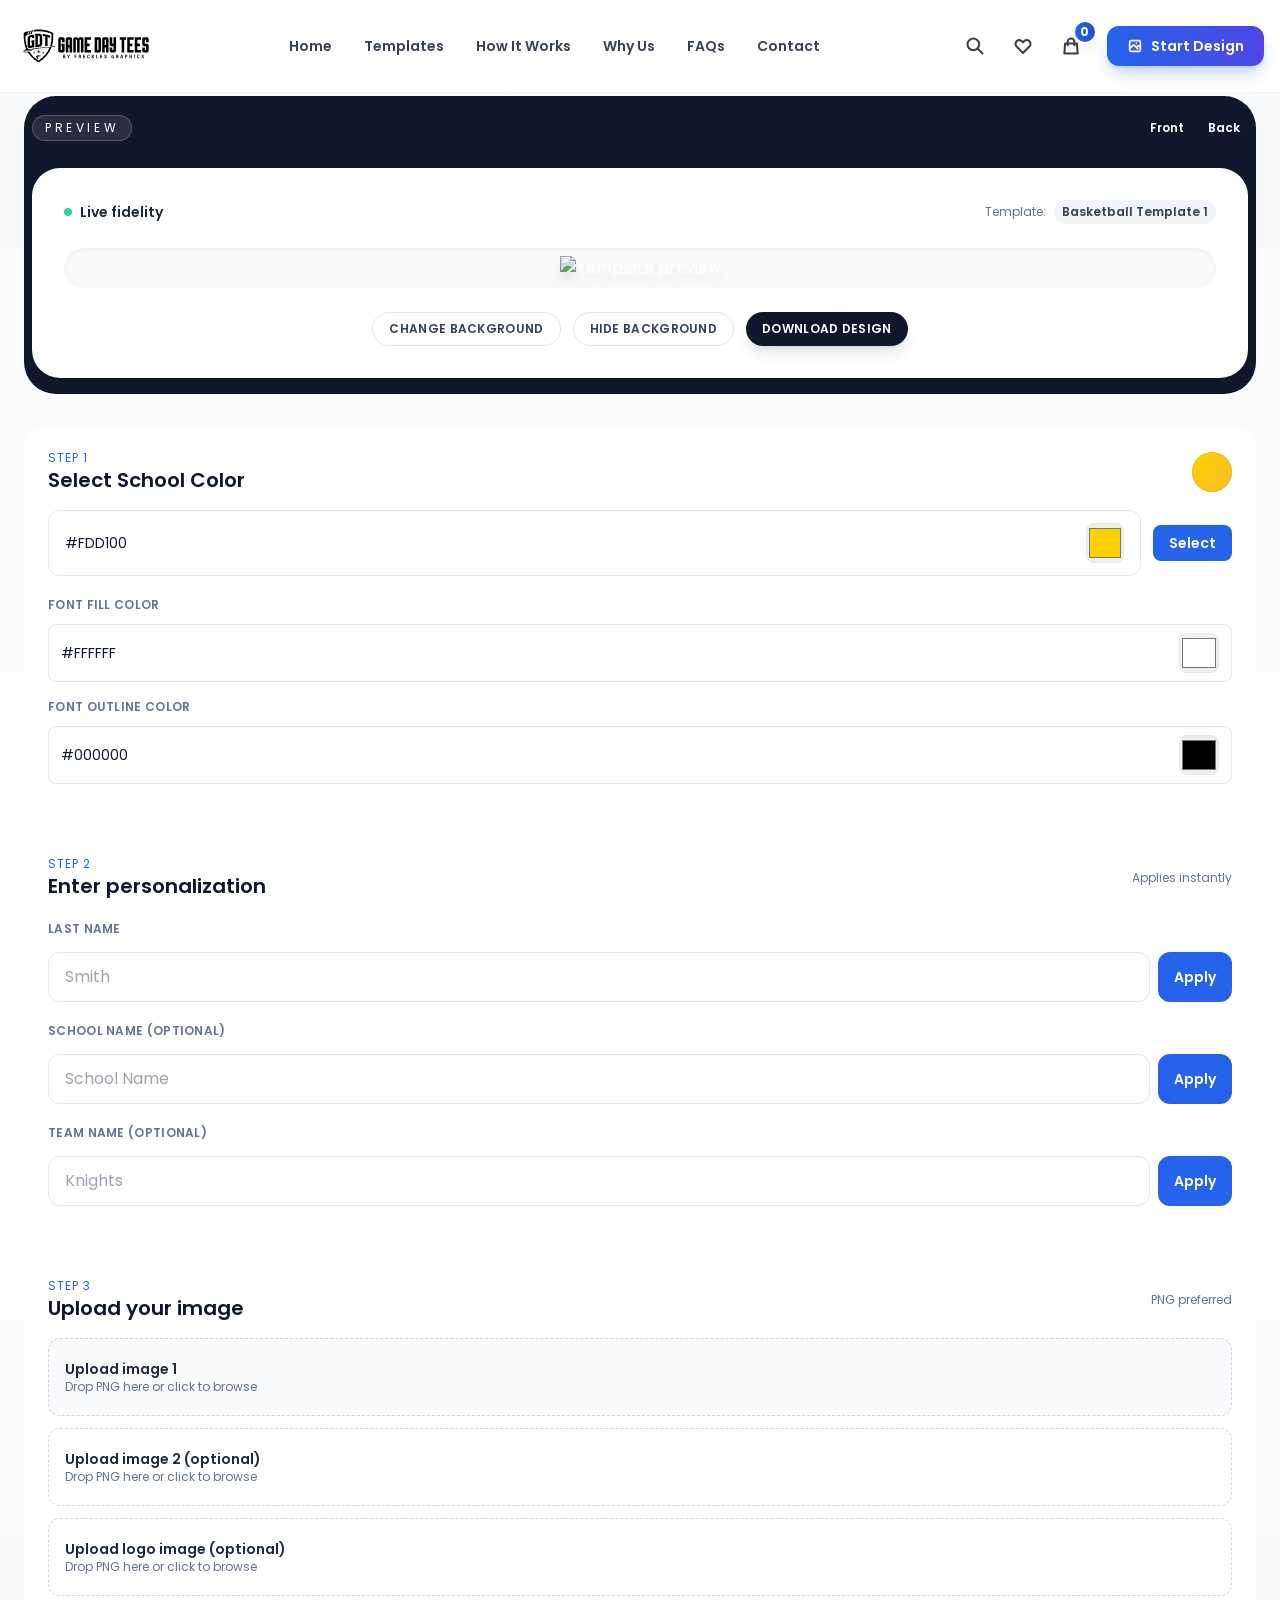
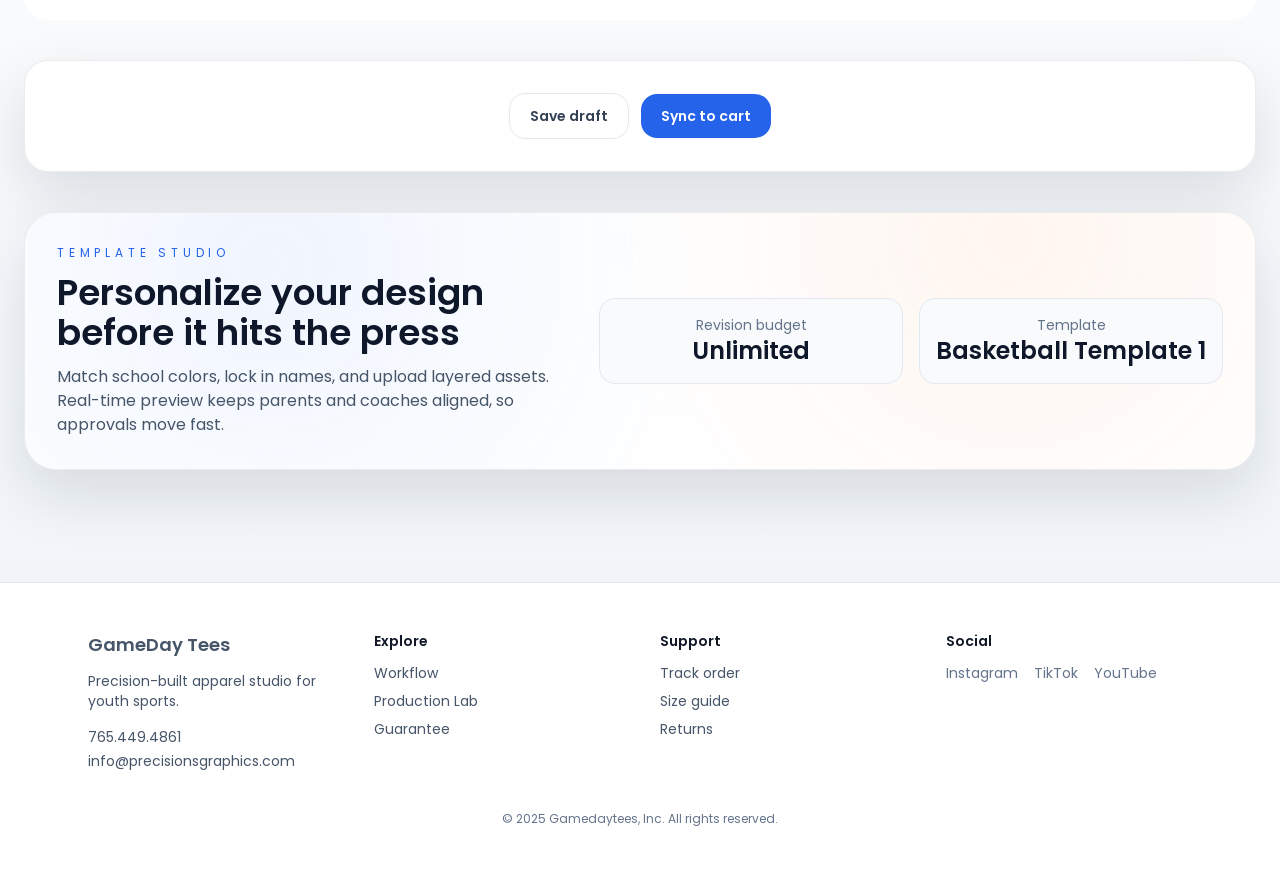
==== commit 7d22f7d2: "Update template-customizer.html" ====
--- a/template-customizer.html
+++ b/template-customizer.html
@@ -22,13 +22,10 @@
         .dropzone.is-dragover { border-color: #2563eb; background: rgba(37,99,235,0.05); box-shadow: 0 12px 30px rgba(37,99,235,0.12); }
     </style>
 </head>
-<body class="bg-gray-50 text-slate-900 overflow-x-hidden">
-    <div class="hero-accent w-72 h-72 bg-blue-200 -top-24 -left-10"></div>
-    <div class="hero-accent w-80 h-80 bg-orange-200 top-10 -right-10"></div>
-
-    <header id="navbar" class="fixed top-0 left-0 right-0 z-50 bg-white/95 backdrop-blur-md border-b border-gray-100 transition-all duration-300">
-        <nav class="px-4 mx-auto max-w-7xl sm:px-6 lg:px-8">
-            <div class="flex items-center justify-between h-18">
+<body>
+    <header id="navbar" class="fixed top-0 left-0 right-0 z-50 bg-white/95 backdrop-blur-md border-b border-gray-100 transition-all duration-300 overflow-hidden">
+        <nav class="px-4 mx-auto w-full max-w-7xl sm:px-5 lg:px-6">
+            <div class="flex flex-wrap items-center justify-between gap-3 py-2">
                 <div class="flex items-center py-4">
                     <a href="index.html" class="group relative flex items-center gap-3">
                         <div class="relative">
@@ -37,7 +34,7 @@
                         </div>
                     </a>
                 </div>
-                <div class="items-center hidden lg:flex lg:gap-1">
+                <div class="items-center hidden lg:flex lg:gap-2">
                     <a href="index.html#home" class="nav-link group relative px-4 py-2.5 text-sm font-semibold text-gray-700 transition-all duration-200 rounded-xl hover:text-blue-600 hover:bg-blue-50"><span class="relative z-10">Home</span><div class="absolute inset-0 bg-gradient-to-r from-blue-50 to-indigo-50 rounded-xl opacity-0 group-hover:opacity-100 transition-opacity duration-200"></div></a>
                     <a href="index.html#products" class="nav-link group relative px-4 py-2.5 text-sm font-semibold text-gray-700 transition-all duration-200 rounded-xl hover:text-blue-600 hover:bg-blue-50"><span class="relative z-10">Templates</span><div class="absolute inset-0 bg-gradient-to-r from-blue-50 to-indigo-50 rounded-xl opacity-0 group-hover:opacity-100 transition-opacity duration-200"></div></a>
                     <a href="index.html#how-it-works" class="nav-link group relative px-4 py-2.5 text-sm font-semibold text-gray-700 transition-all duration-200 rounded-xl hover:text-blue-600 hover:bg-blue-50"><span class="relative z-10">How It Works</span><div class="absolute inset-0 bg-gradient-to-r from-blue-50 to-indigo-50 rounded-xl opacity-0 group-hover:opacity-100 transition-opacity duration-200"></div></a>
@@ -69,10 +66,142 @@
             </div>
         </nav>
     </header>
-    <div class="h-18"></div>
-
-    <main class="relative min-h-screen py-16 pb-28 bg-gradient-to-b from-slate-50 via-white to-slate-100">
-        <div class="max-w-6xl mx-auto px-6 space-y-10">
+    <main class="flex mx-auto mt-8 md:mt-16 lg:mt-18 py-16 pb-28 bg-gradient-to-b from-slate-50 via-white to-slate-100">
+        <div class="px-4 sm:px-6 space-y-10 overflow-y-hidden">
+            <section class="grid gap-8 md:grid-cols-1 xl:grid-cols-[1.1fr_1.2fr] max-w-7xl mx-auto">
+                <div class="workspace-panel rounded-[32px] px-2 py-4 md:p-8 text-white relative overflow-hidden bg-slate-900" id="template-preview-panel">
+                    <div class="flex flex-col md:flex-row items-center justify-between mb-6">
+                        <div class="px-3 py-1 rounded-full bg-white/10 border border-white/20 text-xs uppercase tracking-[0.3em]">Preview</div>
+                        <div class="flex gap-2">
+                            <button class="toolbar-button px-2 py-2 rounded-full text-xs font-semibold transition" data-preview-angle="front" aria-pressed="true">Front</button>
+                            <button class="toolbar-button px-2 py-2 rounded-full text-xs font-semibold transition" data-preview-angle="back" aria-pressed="false">Back</button>
+                        </div>
+                    </div>
+                    <div class="bg-white rounded-[28px] p-6 sm:p-8 flex flex-col gap-6 overflow-hidden">
+                        <div class="flex flex-col md:flex-row items-center justify-between text-sm text-slate-600">
+                            <div class="flex items-center gap-2">
+                                <span class="w-2 h-2 rounded-full bg-emerald-400"></span>
+                                <span class="font-semibold text-slate-800">Live fidelity</span>
+                            </div>
+                            <div class="flex items-center gap-2 text-xs text-slate-500">
+                                <span>Template:</span>
+                                <span id="template-badge" class="px-2 py-1 rounded-full bg-slate-100 text-slate-700 font-semibold">Basketball Template 1</span>
+                            </div>
+                        </div>
+                        <div class="flex flex-col items-center gap-6">
+                            <div class="bg-slate-50 rounded-3xl p-2 shadow-inner w-full flex justify-center overflow-hidden">
+                                <img id="preview-image" src="img/mock-ups/sample3-mockup.png" alt="Template preview" class="w-48 m:w-64 max-w-full object-contain drop-shadow-xl">
+                            </div>
+                            <div class="flex flex-wrap gap-3 justify-center">
+                                <button class="px-4 py-2 rounded-full text-xs font-semibold uppercase tracking-wide border border-slate-200 text-slate-700 hover:border-blue-300 transition">Change background</button>
+                                <button class="px-4 py-2 rounded-full text-xs font-semibold uppercase tracking-wide border border-slate-200 text-slate-700 hover:border-blue-300 transition">Hide background</button>
+                                <button class="px-4 py-2 rounded-full text-xs font-semibold uppercase tracking-wide bg-slate-900 text-white shadow-lg">Download design</button>
+                            </div>
+                        </div>
+                    </div>
+                </div>
+
+                <div class="space-y-6">
+                    <div class="control-card rounded-3xl bg-white p-6 space-y-4">
+                        <div class="flex flex-col md:flex-row items-center justify-between">
+                            <div>
+                                <p class="text-xs uppercase tracking-[0.4em] text-blue-600 control-label">Step 1</p>
+                                <h2 class="text-xl font-semibold">Select School Color</h2>
+                            </div>
+                            <span id="primary-swatch" class="w-10 h-10 rounded-full swatch" style="background: linear-gradient(135deg,#FDD100,#fbbf24);"></span>
+                        </div>
+                        <div class="flex flex-col md:flex-row gap-3 items-center">
+                            <div class="flex-1 input-shell border border-slate-200 rounded-xl px-4 py-3 bg-white flex items-center gap-3">
+                                <input id="primary-color-text" type="text" class="w-full focus:outline-none text-sm" placeholder="#FDD100" value="#FDD100">
+                                <input id="primary-color-picker" type="color" class="w-10 h-10 rounded-lg border border-slate-200" value="#fdd100">
+                            </div>
+                            <button class="px-4 py-2 text-sm font-semibold text-white bg-blue-600 rounded-lg hover:bg-blue-700 transition" id="apply-primary">Select</button>
+                        </div>
+                        <div class="grid grid-cols-1 md:grid-cols-2 gap-3">
+                            <div class="space-y-2">
+                                <label class="text-xs font-semibold text-slate-500 uppercase tracking-wide">Font Fill Color</label>
+                                <div class="flex gap-2 items-center input-shell border border-slate-200 rounded-lg px-3 py-2 bg-white">
+                                    <input id="fill-color-text" type="text" class="flex-1 focus:outline-none text-sm" value="#FFFFFF">
+                                    <input id="fill-color-picker" type="color" class="w-10 h-10 rounded-lg border border-slate-200" value="#ffffff">
+                                </div>
+                            </div>
+                            <div class="space-y-2">
+                                <label class="text-xs font-semibold text-slate-500 uppercase tracking-wide">Font Outline Color</label>
+                                <div class="flex gap-2 items-center input-shell border border-slate-200 rounded-lg px-3 py-2 bg-white">
+                                    <input id="outline-color-text" type="text" class="flex-1 focus:outline-none text-sm" value="#000000">
+                                    <input id="outline-color-picker" type="color" class="w-10 h-10 rounded-lg border border-slate-200" value="#000000">
+                                </div>
+                            </div>
+                        </div>
+                    </div>
+
+                    <div class="control-card rounded-3xl bg-white p-6 space-y-4">
+                        <div class="flex flex-col md:flex-row items-center justify-between">
+                            <div>
+                                <p class="text-xs uppercase tracking-[0.4em] text-blue-600 control-label">Step 2</p>
+                                <h2 class="text-xl font-semibold">Enter personalization</h2>
+                            </div>
+                            <span class="text-xs text-slate-500">Applies instantly</span>
+                        </div>
+                        <div class="space-y-3">
+                            <label class="text-xs font-semibold text-slate-500 uppercase tracking-wide">Last name</label>
+                            <div class="flex flex-col sm:flex-row gap-2">
+                                <input type="text" class="flex-1 border border-slate-200 rounded-xl px-4 py-3 focus:outline-none focus:ring-2 focus:ring-blue-500" placeholder="Smith">
+                                <button class="px-4 py-3 text-sm font-semibold text-white bg-blue-600 rounded-xl hover:bg-blue-700 transition">Apply</button>
+                            </div>
+                        </div>
+                        <div class="space-y-3">
+                            <label class="text-xs font-semibold text-slate-500 uppercase tracking-wide">School name (optional)</label>
+                            <div class="flex flex-col sm:flex-row gap-2">
+                                <input type="text" class="flex-1 border border-slate-200 rounded-xl px-4 py-3 focus:outline-none focus:ring-2 focus:ring-blue-500" placeholder="School Name">
+                                <button class="px-4 py-3 text-sm font-semibold text-white bg-blue-600 rounded-xl hover:bg-blue-700 transition">Apply</button>
+                            </div>
+                        </div>
+                        <div class="space-y-3">
+                            <label class="text-xs font-semibold text-slate-500 uppercase tracking-wide">Team name (optional)</label>
+                            <div class="flex flex-col sm:flex-row gap-2">
+                                <input type="text" class="flex-1 border border-slate-200 rounded-xl px-4 py-3 focus:outline-none focus:ring-2 focus:ring-blue-500" placeholder="Knights">
+                                <button class="px-4 py-3 text-sm font-semibold text-white bg-blue-600 rounded-xl hover:bg-blue-700 transition">Apply</button>
+                            </div>
+                        </div>
+                    </div>
+
+                    <div class="control-card rounded-3xl bg-white p-6 space-y-4">
+                        <div class="flex flex-col md:flex-row items-center justify-between">
+                            <div>
+                                <p class="text-xs uppercase tracking-[0.4em] text-blue-600 control-label">Step 3</p>
+                                <h2 class="text-xl font-semibold">Upload your image</h2>
+                            </div>
+                            <span class="text-xs text-slate-500">PNG preferred</span>
+                        </div>
+                        <div class="space-y-3">
+                            <div class="dropzone rounded-xl px-4 py-5 bg-slate-50" data-dropzone="primary">
+                                <p class="text-sm font-semibold text-slate-800">Upload image 1</p>
+                                <p class="text-xs text-slate-500" data-dropzone-label="primary-label">Drop PNG here or click to browse</p>
+                                <input type="file" accept="image/png,image/*" class="sr-only" data-dropzone-input="primary">
+                            </div>
+                            <div class="dropzone rounded-xl px-4 py-5 bg-white" data-dropzone="secondary">
+                                <p class="text-sm font-semibold text-slate-800">Upload image 2 (optional)</p>
+                                <p class="text-xs text-slate-500" data-dropzone-label="secondary-label">Drop PNG here or click to browse</p>
+                                <input type="file" accept="image/png,image/*" class="sr-only" data-dropzone-input="secondary">
+                            </div>
+                            <div class="dropzone rounded-xl px-4 py-5 bg-white" data-dropzone="logo">
+                                <p class="text-sm font-semibold text-slate-800">Upload logo image (optional)</p>
+                                <p class="text-xs text-slate-500" data-dropzone-label="logo-label">Drop PNG here or click to browse</p>
+                                <input type="file" accept="image/png,image/*" class="sr-only" data-dropzone-input="logo">
+                            </div>
+                        </div>
+                    </div>
+                </div>
+            </section>
+
+            <section class="panel rounded-3xl bg-white p-6 sm:p-8 border border-slate-100 shadow-lg flex flex-col md:flex-row md:items-center gap-6">
+                <div class="inline-flex justify-center items-center w-full gap-3">
+                    <button class="px-5 py-3 md:px-8 md:py-6 lg:px-12 lg:text-lg rounded-2xl border border-slate-200 text-sm font-semibold text-slate-700 hover:border-blue-300 transition">Save draft</button>
+                    <button class="px-5 py-3 md:px-8 md:py-6 lg:px-12 lg:text-lg rounded-2xl bg-blue-600 text-white text-sm font-semibold hover:bg-blue-700 transition">Sync to cart</button>
+                </div>
+            </section>
+
             <section class="panel rounded-[32px] bg-white p-6 sm:p-8 relative overflow-hidden">
                 <div class="absolute inset-0 pointer-events-none opacity-30" style="background: radial-gradient(circle at 20% 20%, rgba(59,130,246,0.25), transparent 45%), radial-gradient(circle at 80% 10%, rgba(249,115,22,0.22), transparent 40%);"></div>
                 <div class="relative flex flex-col gap-6 lg:flex-row lg:items-center">
@@ -93,150 +222,11 @@
                     </div>
                 </div>
             </section>
-
-            <section class="grid gap-8 lg:grid-cols-[1.1fr_1.2fr]">
-                <div class="workspace-panel rounded-[32px] p-6 sm:p-8 text-white relative overflow-hidden bg-slate-900" id="template-preview-panel">
-                    <div class="flex items-center justify-between mb-6">
-                        <div class="px-3 py-1 rounded-full bg-white/10 border border-white/20 text-xs uppercase tracking-[0.3em]">Preview</div>
-                        <div class="flex gap-2">
-                            <button class="toolbar-button px-4 py-2 rounded-full text-xs font-semibold transition" data-preview-angle="front" aria-pressed="true">Front</button>
-                            <button class="toolbar-button px-4 py-2 rounded-full text-xs font-semibold transition" data-preview-angle="back" aria-pressed="false">Back</button>
-                        </div>
-                    </div>
-                    <div class="bg-white rounded-[28px] p-6 sm:p-8 flex flex-col gap-6">
-                        <div class="flex items-center justify-between text-sm text-slate-600">
-                            <div class="flex items-center gap-2">
-                                <span class="w-2 h-2 rounded-full bg-emerald-400"></span>
-                                <span class="font-semibold text-slate-800">Live fidelity</span>
-                            </div>
-                            <div class="flex items-center gap-2 text-xs text-slate-500">
-                                <span>Template:</span>
-                                <span id="template-badge" class="px-2 py-1 rounded-full bg-slate-100 text-slate-700 font-semibold">Basketball Template 1</span>
-                            </div>
-                        </div>
-                        <div class="flex flex-col items-center gap-6">
-                            <div class="bg-slate-50 rounded-3xl p-6 shadow-inner w-full flex justify-center">
-                                <img id="preview-image" src="img/mock-ups/sample3-mockup.png" alt="Template preview" class="w-56 sm:w-64 object-contain drop-shadow-xl">
-                            </div>
-                            <div class="flex flex-wrap gap-3 justify-center">
-                                <button class="px-4 py-2 rounded-full text-xs font-semibold uppercase tracking-wide border border-slate-200 text-slate-700 hover:border-blue-300 transition">Change background</button>
-                                <button class="px-4 py-2 rounded-full text-xs font-semibold uppercase tracking-wide border border-slate-200 text-slate-700 hover:border-blue-300 transition">Hide background</button>
-                                <button class="px-4 py-2 rounded-full text-xs font-semibold uppercase tracking-wide bg-slate-900 text-white shadow-lg">Download design</button>
-                            </div>
-                        </div>
-                    </div>
-                </div>
-
-                <div class="space-y-6">
-                    <div class="control-card rounded-3xl bg-white p-6 space-y-4">
-                        <div class="flex items-center justify-between">
-                            <div>
-                                <p class="text-xs uppercase tracking-[0.4em] text-blue-600 control-label">Step 1</p>
-                                <h2 class="text-xl font-semibold">Select School Color</h2>
-                            </div>
-                            <span id="primary-swatch" class="w-10 h-10 rounded-full swatch" style="background: linear-gradient(135deg,#FDD100,#fbbf24);"></span>
-                        </div>
-                        <div class="flex gap-3 items-center">
-                            <div class="flex-1 input-shell border border-slate-200 rounded-xl px-4 py-3 bg-white flex items-center gap-3">
-                                <input id="primary-color-text" type="text" class="w-full focus:outline-none text-sm" placeholder="#FDD100" value="#FDD100">
-                                <input id="primary-color-picker" type="color" class="w-10 h-10 rounded-lg border border-slate-200" value="#fdd100">
-                            </div>
-                            <button class="px-4 py-2 text-sm font-semibold text-white bg-blue-600 rounded-lg hover:bg-blue-700 transition" id="apply-primary">Select</button>
-                        </div>
-                        <div class="grid grid-cols-2 gap-3">
-                            <div class="space-y-2">
-                                <label class="text-xs font-semibold text-slate-500 uppercase tracking-wide">Font Fill Color</label>
-                                <div class="flex gap-2 items-center input-shell border border-slate-200 rounded-lg px-3 py-2 bg-white">
-                                    <input id="fill-color-text" type="text" class="flex-1 focus:outline-none text-sm" value="#FFFFFF">
-                                    <input id="fill-color-picker" type="color" class="w-10 h-10 rounded-lg border border-slate-200" value="#ffffff">
-                                </div>
-                            </div>
-                            <div class="space-y-2">
-                                <label class="text-xs font-semibold text-slate-500 uppercase tracking-wide">Font Outline Color</label>
-                                <div class="flex gap-2 items-center input-shell border border-slate-200 rounded-lg px-3 py-2 bg-white">
-                                    <input id="outline-color-text" type="text" class="flex-1 focus:outline-none text-sm" value="#000000">
-                                    <input id="outline-color-picker" type="color" class="w-10 h-10 rounded-lg border border-slate-200" value="#000000">
-                                </div>
-                            </div>
-                        </div>
-                    </div>
-
-                    <div class="control-card rounded-3xl bg-white p-6 space-y-4">
-                        <div class="flex items-center justify-between">
-                            <div>
-                                <p class="text-xs uppercase tracking-[0.4em] text-blue-600 control-label">Step 2</p>
-                                <h2 class="text-xl font-semibold">Enter personalization</h2>
-                            </div>
-                            <span class="text-xs text-slate-500">Applies instantly</span>
-                        </div>
-                        <div class="space-y-3">
-                            <label class="text-xs font-semibold text-slate-500 uppercase tracking-wide">Last name</label>
-                            <div class="flex gap-2">
-                                <input type="text" class="flex-1 border border-slate-200 rounded-xl px-4 py-3 focus:outline-none focus:ring-2 focus:ring-blue-500" placeholder="Smith">
-                                <button class="px-4 py-3 text-sm font-semibold text-white bg-blue-600 rounded-xl hover:bg-blue-700 transition">Apply</button>
-                            </div>
-                        </div>
-                        <div class="space-y-3">
-                            <label class="text-xs font-semibold text-slate-500 uppercase tracking-wide">School name (optional)</label>
-                            <div class="flex gap-2">
-                                <input type="text" class="flex-1 border border-slate-200 rounded-xl px-4 py-3 focus:outline-none focus:ring-2 focus:ring-blue-500" placeholder="School Name">
-                                <button class="px-4 py-3 text-sm font-semibold text-white bg-blue-600 rounded-xl hover:bg-blue-700 transition">Apply</button>
-                            </div>
-                        </div>
-                        <div class="space-y-3">
-                            <label class="text-xs font-semibold text-slate-500 uppercase tracking-wide">Team name (optional)</label>
-                            <div class="flex gap-2">
-                                <input type="text" class="flex-1 border border-slate-200 rounded-xl px-4 py-3 focus:outline-none focus:ring-2 focus:ring-blue-500" placeholder="Knights">
-                                <button class="px-4 py-3 text-sm font-semibold text-white bg-blue-600 rounded-xl hover:bg-blue-700 transition">Apply</button>
-                            </div>
-                        </div>
-                    </div>
-
-                    <div class="control-card rounded-3xl bg-white p-6 space-y-4">
-                        <div class="flex items-center justify-between">
-                            <div>
-                                <p class="text-xs uppercase tracking-[0.4em] text-blue-600 control-label">Step 3</p>
-                                <h2 class="text-xl font-semibold">Upload your image</h2>
-                            </div>
-                            <span class="text-xs text-slate-500">PNG preferred</span>
-                        </div>
-                        <div class="space-y-3">
-                            <div class="dropzone rounded-xl px-4 py-5 bg-slate-50" data-dropzone="primary">
-                                <p class="text-sm font-semibold text-slate-800">Upload image 1</p>
-                                <p class="text-xs text-slate-500" data-dropzone-label="primary-label">Drop PNG here or click to browse</p>
-                                <input type="file" accept="image/png,image/*" class="sr-only" data-dropzone-input="primary">
-                            </div>
-                            <div class="dropzone rounded-xl px-4 py-5 bg-white" data-dropzone="secondary">
-                                <p class="text-sm font-semibold text-slate-800">Upload image 2 (optional)</p>
-                                <p class="text-xs text-slate-500" data-dropzone-label="secondary-label">Drop PNG here or click to browse</p>
-                                <input type="file" accept="image/png,image/*" class="sr-only" data-dropzone-input="secondary">
-                            </div>
-                            <div class="dropzone rounded-xl px-4 py-5 bg-white" data-dropzone="logo">
-                                <p class="text-sm font-semibold text-slate-800">Upload logo image (optional)</p>
-                                <p class="text-xs text-slate-500" data-dropzone-label="logo-label">Drop PNG here or click to browse</p>
-                                <input type="file" accept="image/png,image/*" class="sr-only" data-dropzone-input="logo">
-                            </div>
-                        </div>
-                    </div>
-                </div>
-            </section>
-
-            <section class="panel rounded-3xl bg-white p-6 sm:p-8 border border-slate-100 shadow-lg flex flex-col md:flex-row md:items-center gap-6">
-                <div class="flex-1 space-y-2">
-                    <p class="text-xs uppercase tracking-[0.4em] text-blue-600">Hand off</p>
-                    <h2 class="text-2xl font-semibold text-slate-900">Ready to ship this look?</h2>
-                    <p class="text-slate-600">Save this configuration for future rosters, export layered print files, or push directly into the cart.</p>
-                </div>
-                <div class="flex flex-wrap gap-3">
-                    <button class="px-5 py-3 rounded-2xl border border-slate-200 text-sm font-semibold text-slate-700 hover:border-blue-300 transition">Save draft</button>
-                    <button class="px-5 py-3 rounded-2xl bg-blue-600 text-white text-sm font-semibold hover:bg-blue-700 transition">Sync to cart</button>
-                </div>
-            </section>
         </div>
     </main>
-    <footer class="animate-on-scroll relative z-100 border-t border-slate-200 py-12 bg-white shadow-[0_-12px_40px_rgba(15,23,42,0.06)]">
+    <footer class="border-t border-slate-200 py-12 bg-white">
         <div class="max-w-6xl mx-auto px-6 grid grid-cols-1 gap-10 sm:grid-cols-2 md:grid-cols-4 text-sm text-slate-600">
-            <div class="animate-on-scroll" data-animate="fade-right">
+            <div>
                 <p class="text-ink font-semibold text-lg mb-3">GameDay Tees</p>
                 <p>Precision-built apparel studio for youth sports.</p>
                 <div class="mt-4 space-y-1">
@@ -244,36 +234,36 @@
                     <a href="mailto:info@precisionsgraphics.com" class="block hover:text-ink">info@precisionsgraphics.com</a>
                 </div>
             </div>
-            <div class="animate-on-scroll" data-animate="fade-up">
-                <p class="text-ink font-semibold mb-3">Explore</p>
+            <div>
+                <p class="text-gray-900 font-semibold mb-3">Explore</p>
                 <ul class="space-y-2">
-                    <li><a href="index.html#how-it-works" class="hover:text-ink">Workflow</a></li>
-                    <li><a href="index.html#process" class="hover:text-ink">Production Lab</a></li>
-                    <li><a href="index.html#faq" class="hover:text-ink">Guarantee</a></li>
+                    <li><a href="#how-it-works" class="hover:text-gray-900">Workflow</a></li>
+                    <li><a href="#process" class="hover:text-gray-900">Production Lab</a></li>
+                    <li><a href="#faq" class="hover:text-gray-900">Guarantee</a></li>
                 </ul>
             </div>
-            <div class="animate-on-scroll" data-animate="fade-up">
-                <p class="text-ink font-semibold mb-3">Support</p>
+            <div>
+                <p class="text-gray-900 font-semibold mb-3">Support</p>
                 <ul class="space-y-2">
-                    <li><a href="#" class="hover:text-ink">Track order</a></li>
-                    <li><a href="#" class="hover:text-ink">Size guide</a></li>
-                    <li><a href="#" class="hover:text-ink">Returns</a></li>
+                    <li><a href="#" class="hover:text-gray-900">Track order</a></li>
+                    <li><a href="#" class="hover:text-gray-900">Size guide</a></li>
+                    <li><a href="#" class="hover:text-gray-900">Returns</a></li>
                 </ul>
             </div>
-            <div class="animate-on-scroll" data-animate="fade-left">
-                <p class="text-ink font-semibold mb-3">Social</p>
+            <div>
+                <p class="text-gray-900 font-semibold mb-3">Social</p>
                 <div class="flex gap-4 text-slate-500">
-                    <a href="#" class="hover:text-ink">Instagram</a>
-                    <a href="#" class="hover:text-ink">TikTok</a>
-                    <a href="#" class="hover:text-ink">YouTube</a>
+                    <a href="#" class="hover:text-gray-900">Instagram</a>
+                    <a href="#" class="hover:text-gray-900">TikTok</a>
+                    <a href="#" class="hover:text-gray-900">YouTube</a>
                 </div>
             </div>
         </div>
-        <div class="max-w-6xl mx-auto px-6 mt-10 text-center text-xs text-slate-500 animate-on-scroll" data-animate="fade-up">
-        <div class="max-w-6xl mx-auto px-6 mt-10 text-center text-xs text-slate-500 animate-on-scroll" data-animate="fade-up">
-            (c) 2025 Gamedaytees, Inc. All rights reserved.
+        <div class="max-w-6xl mx-auto px-6 mt-10 text-center text-xs text-slate-500" data-animate="fade-up">
+            &#169; 2025 Gamedaytees, Inc. All rights reserved.
         </div>
     </footer>
+
     <script>
         (() => {
             const toggle = document.getElementById('mobile-menu-toggle');
@@ -393,10 +383,5 @@
             });
         })();
     </script>
-    <script src="js/config.js"></script>
-    <script src="js/shopify-api.js"></script>
-    <script src="js/main.js"></script>
-    <script src="js/new.js"></script>
 </body>
 </html>
-
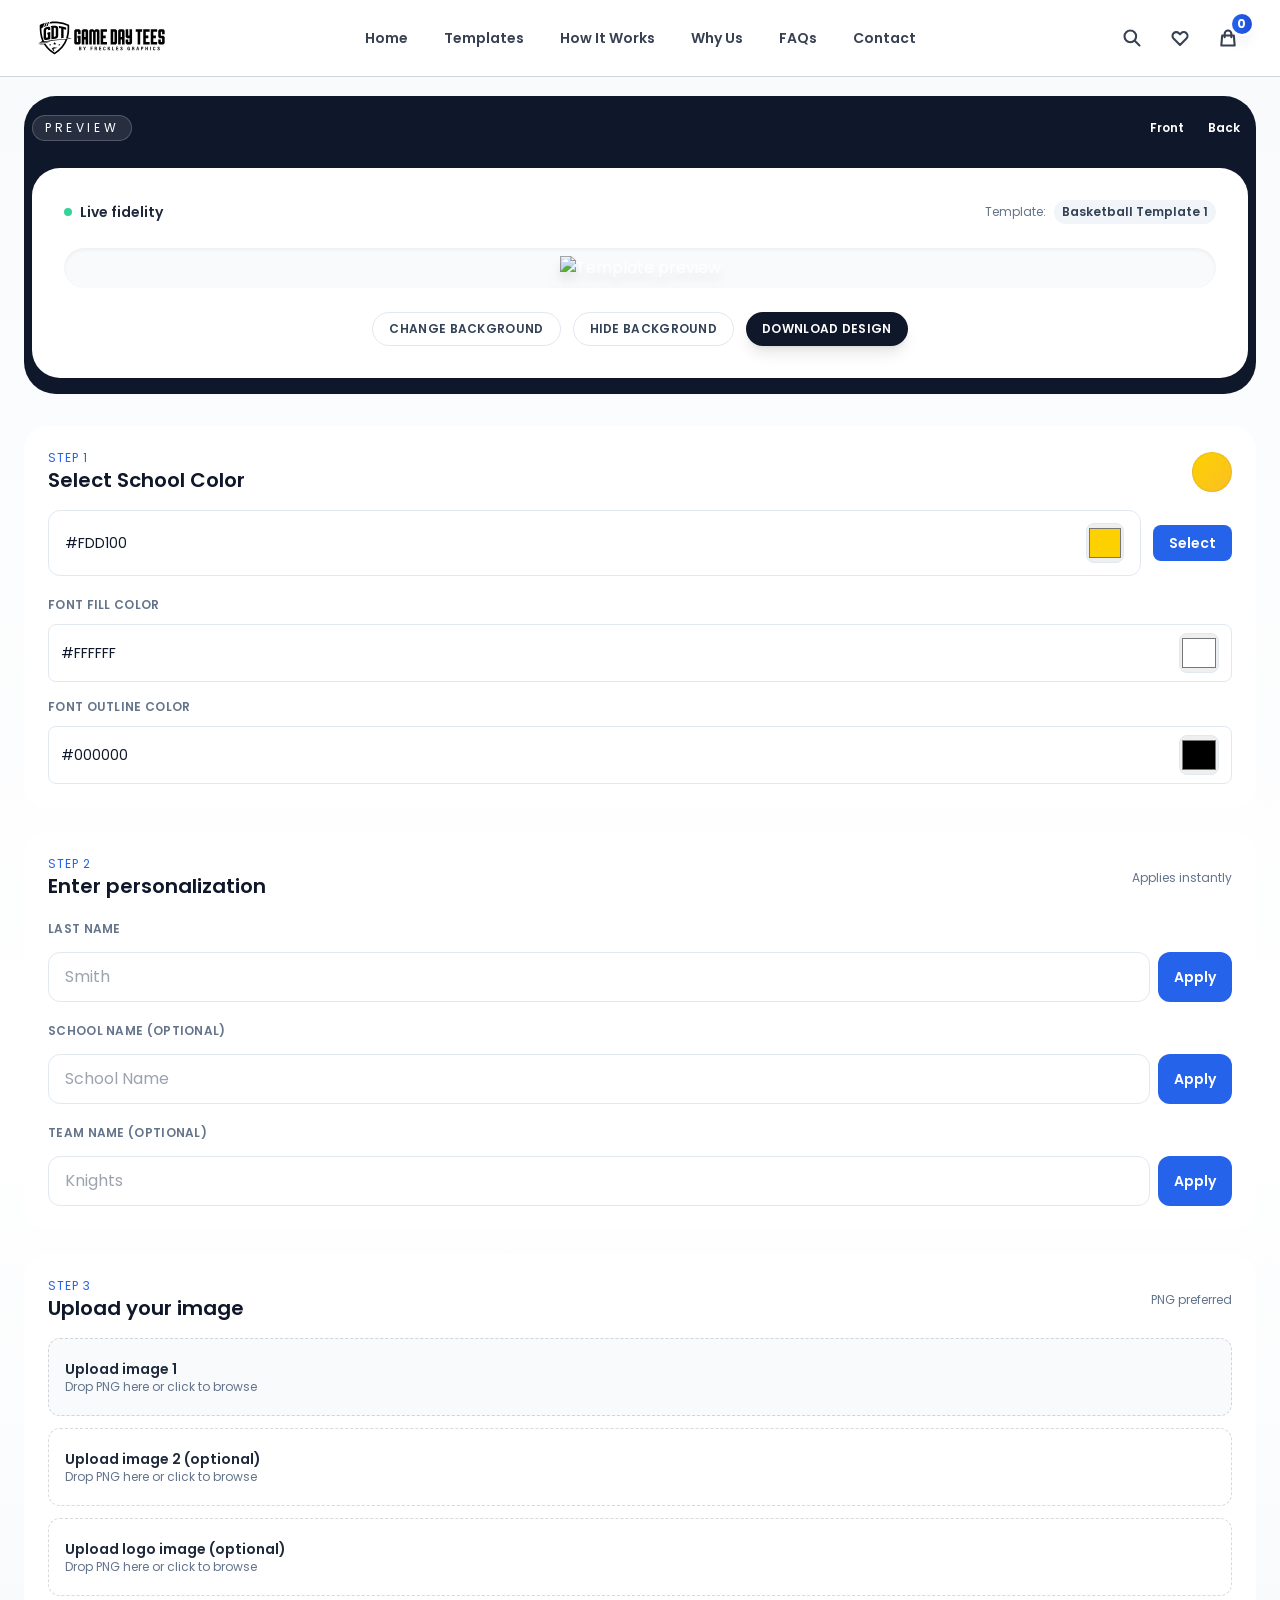
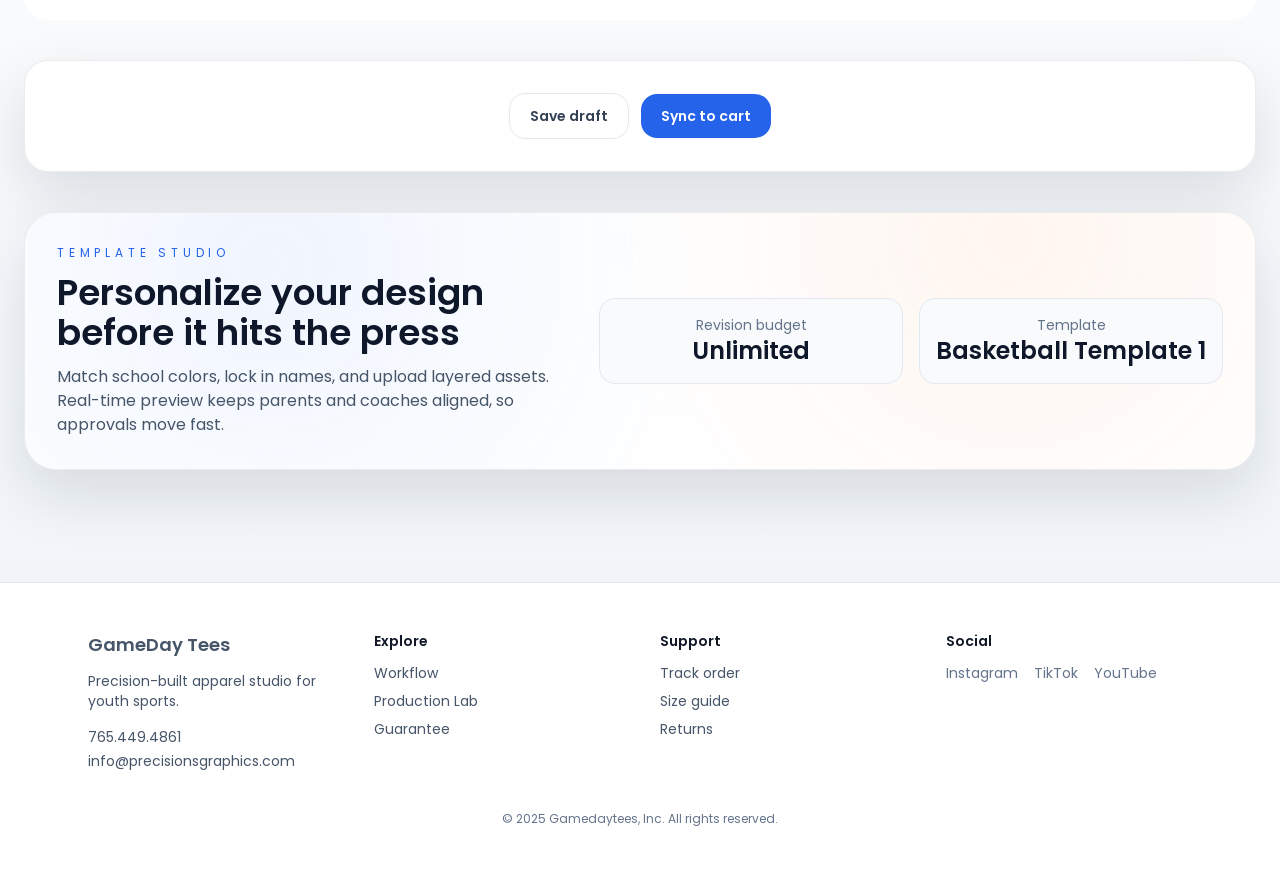
==== commit 0e5e9a3a: "Update template-customizer.html" ====
--- a/template-customizer.html
+++ b/template-customizer.html
@@ -3,7 +3,8 @@
 <head>
     <meta charset="UTF-8">
     <meta name="viewport" content="width=device-width, initial-scale=1.0">
-    <title>Template Customizer | GameDay Tees</title>
+    <title>Template Customizer | GameDayTees</title>
+    <link rel="icon" type="image/png" href="img/gdt-small-logo.png">
     <meta name="description" content="Personalize colors, names, and artwork for your template before it hits the press.">
     <link rel="preconnect" href="https://fonts.googleapis.com">
     <link rel="preconnect" href="https://fonts.gstatic.com" crossorigin>
@@ -23,45 +24,128 @@
     </style>
 </head>
 <body>
-    <header id="navbar" class="fixed top-0 left-0 right-0 z-50 bg-white/95 backdrop-blur-md border-b border-gray-100 transition-all duration-300 overflow-hidden">
-        <nav class="px-4 mx-auto w-full max-w-7xl sm:px-5 lg:px-6">
-            <div class="flex flex-wrap items-center justify-between gap-3 py-2">
+    <header id="navbar" class="fixed top-0 left-0 right-0 z-50 bg-white/95 backdrop-blur-md border-b border-gray-300 transition-all duration-300">
+        <nav class="px-4 mx-auto max-w-7xl sm:px-6 lg:px-8">
+            <div class="flex items-center justify-between h-18">
+                <!-- Logo with Enhanced Hover Effect -->
                 <div class="flex items-center py-4">
-                    <a href="index.html" class="group relative flex items-center gap-3">
+                    <a href="/" class="group relative flex items-center gap-3">
                         <div class="relative">
-                            <img src="img/gdt-top-logo.svg" alt="Custom Print Shop" class="h-11 w-auto transition-all duration-300 group-hover:scale-105" width="150" height="70" onerror="this.src='[data-uri]'">
+                            <img src="img/gdt-top-logo.svg" alt="Custom Print Shop"
+                                class="h-11 w-auto transition-all duration-300 group-hover:scale-105"
+                                width="150" height="70"
+                                onerror="this.src='[data-uri]'">
+                            <!-- Glow effect on hover -->
                             <div class="absolute inset-0 bg-blue-400/20 rounded-lg blur-xl opacity-0 group-hover:opacity-100 transition-opacity duration-300 -z-10"></div>
                         </div>
                     </a>
                 </div>
-                <div class="items-center hidden lg:flex lg:gap-2">
-                    <a href="index.html#home" class="nav-link group relative px-4 py-2.5 text-sm font-semibold text-gray-700 transition-all duration-200 rounded-xl hover:text-blue-600 hover:bg-blue-50"><span class="relative z-10">Home</span><div class="absolute inset-0 bg-gradient-to-r from-blue-50 to-indigo-50 rounded-xl opacity-0 group-hover:opacity-100 transition-opacity duration-200"></div></a>
-                    <a href="index.html#products" class="nav-link group relative px-4 py-2.5 text-sm font-semibold text-gray-700 transition-all duration-200 rounded-xl hover:text-blue-600 hover:bg-blue-50"><span class="relative z-10">Templates</span><div class="absolute inset-0 bg-gradient-to-r from-blue-50 to-indigo-50 rounded-xl opacity-0 group-hover:opacity-100 transition-opacity duration-200"></div></a>
-                    <a href="index.html#how-it-works" class="nav-link group relative px-4 py-2.5 text-sm font-semibold text-gray-700 transition-all duration-200 rounded-xl hover:text-blue-600 hover:bg-blue-50"><span class="relative z-10">How It Works</span><div class="absolute inset-0 bg-gradient-to-r from-blue-50 to-indigo-50 rounded-xl opacity-0 group-hover:opacity-100 transition-opacity duration-200"></div></a>
-                    <a href="index.html#why-us" class="nav-link group relative px-4 py-2.5 text-sm font-semibold text-gray-700 transition-all duration-200 rounded-xl hover:text-blue-600 hover:bg-blue-50"><span class="relative z-10">Why Us</span><div class="absolute inset-0 bg-gradient-to-r from-blue-50 to-indigo-50 rounded-xl opacity-0 group-hover:opacity-100 transition-opacity duration-200"></div></a>
-                    <a href="index.html#faq" class="nav-link group relative px-4 py-2.5 text-sm font-semibold text-gray-700 transition-all duration-200 rounded-xl hover:text-blue-600 hover:bg-blue-50"><span class="relative z-10">FAQs</span><div class="absolute inset-0 bg-gradient-to-r from-blue-50 to-indigo-50 rounded-xl opacity-0 group-hover:opacity-100 transition-opacity duration-200"></div></a>
-                    <a href="index.html#contact" class="nav-link group relative px-4 py-2.5 text-sm font-semibold text-gray-700 transition-all duration-200 rounded-xl hover:text-blue-600 hover:bg-blue-50"><span class="relative z-10">Contact</span><div class="absolute inset-0 bg-gradient-to-r from-blue-50 to-indigo-50 rounded-xl opacity-0 group-hover:opacity-100 transition-opacity duration-200"></div></a>
-                </div>
+
+                <!-- Desktop Navigation with Active States -->
+                <div class="items-center hidden lg:flex lg:gap-1">
+                    <a href="#home" class="nav-link group relative px-4 py-2.5 text-sm font-semibold text-gray-700 transition-all duration-200 rounded-xl hover:text-blue-600 hover:bg-blue-50">
+                        <span class="relative z-10">Home</span>
+                        <div class="absolute inset-0 bg-gradient-to-r from-blue-50 to-indigo-50 rounded-xl opacity-0 group-hover:opacity-100 transition-opacity duration-200"></div>
+                    </a>
+                    <a href="#products" class="nav-link group relative px-4 py-2.5 text-sm font-semibold text-gray-700 transition-all duration-200 rounded-xl hover:text-blue-600 hover:bg-blue-50">
+                        <span class="relative z-10">Templates</span>
+                        <div class="absolute inset-0 bg-gradient-to-r from-blue-50 to-indigo-50 rounded-xl opacity-0 group-hover:opacity-100 transition-opacity duration-200"></div>
+                    </a>
+                    <a href="#how-it-works" class="nav-link group relative px-4 py-2.5 text-sm font-semibold text-gray-700 transition-all duration-200 rounded-xl hover:text-blue-600 hover:bg-blue-50">
+                        <span class="relative z-10">How It Works</span>
+                        <div class="absolute inset-0 bg-gradient-to-r from-blue-50 to-indigo-50 rounded-xl opacity-0 group-hover:opacity-100 transition-opacity duration-200"></div>
+                    </a>
+                    <a href="#why-us" class="nav-link group relative px-4 py-2.5 text-sm font-semibold text-gray-700 transition-all duration-200 rounded-xl hover:text-blue-600 hover:bg-blue-50">
+                        <span class="relative z-10">Why Us</span>
+                        <div class="absolute inset-0 bg-gradient-to-r from-blue-50 to-indigo-50 rounded-xl opacity-0 group-hover:opacity-100 transition-opacity duration-200"></div>
+                    </a>
+                    <a href="#faq" class="nav-link group relative px-4 py-2.5 text-sm font-semibold text-gray-700 transition-all duration-200 rounded-xl hover:text-blue-600 hover:bg-blue-50">
+                        <span class="relative z-10">FAQs</span>
+                        <div class="absolute inset-0 bg-gradient-to-r from-blue-50 to-indigo-50 rounded-xl opacity-0 group-hover:opacity-100 transition-opacity duration-200"></div>
+                    </a>
+                    <a href="#contact" class="nav-link group relative px-4 py-2.5 text-sm font-semibold text-gray-700 transition-all duration-200 rounded-xl hover:text-blue-600 hover:bg-blue-50">
+                        <span class="relative z-10">Contact</span>
+                        <div class="absolute inset-0 bg-gradient-to-r from-blue-50 to-indigo-50 rounded-xl opacity-0 group-hover:opacity-100 transition-opacity duration-200"></div>
+                    </a>
+                </div>
+
+                <!-- Right Actions with Enhanced Buttons -->
                 <div class="flex items-center gap-2">
-                    <button id="mobile-menu-toggle" type="button" class="relative p-2.5 text-gray-700 border-2 border-gray-200 rounded-xl lg:hidden hover:border-blue-300 hover:bg-blue-50 hover:text-blue-600 focus:outline-none focus:ring-2 focus:ring-blue-500 focus:ring-offset-2 transition-all duration-200" aria-controls="mobile-menu" aria-expanded="false"><span class="sr-only">Toggle navigation menu</span><svg data-icon="menu" class="w-5 h-5 transition-transform duration-200" fill="none" stroke="currentColor" viewBox="0 0 24 24"><path stroke-linecap="round" stroke-linejoin="round" stroke-width="2.5" d="M4 6h16M4 12h16M4 18h16"></path></svg><svg data-icon="close" class="hidden w-5 h-5 transition-transform duration-200" fill="none" stroke="currentColor" viewBox="0 0 24 24"><path stroke-linecap="round" stroke-linejoin="round" stroke-width="2.5" d="M6 18L18 6M6 6l12 12"></path></svg></button>
-                    <button class="hidden lg:flex items-center justify-center p-2.5 text-gray-700 transition-all duration-200 rounded-xl hover:bg-blue-50 hover:text-blue-600 hover:scale-105 active:scale-95" title="Search"><svg class="w-5 h-5" fill="none" stroke="currentColor" viewBox="0 0 24 24"><path stroke-linecap="round" stroke-linejoin="round" stroke-width="2.5" d="M21 21l-6-6m2-5a7 7 0 11-14 0 7 7 0 0114 0z"></path></svg></button>
-                    <button class="hidden lg:flex items-center justify-center p-2.5 text-gray-700 transition-all duration-200 rounded-xl hover:bg-red-50 hover:text-red-600 hover:scale-105 active:scale-95 group" title="Wishlist"><svg class="w-5 h-5 transition-transform group-hover:scale-110" fill="none" stroke="currentColor" viewBox="0 0 24 24"><path stroke-linecap="round" stroke-linejoin="round" stroke-width="2.5" d="M4.318 6.318a4.5 4.5 0 000 6.364L12 20.364l7.682-7.682a4.5 4.5 0 00-6.364-6.364L12 7.636l-1.318-1.318a4.5 4.5 0 00-6.364 0z"></path></svg></button>
-                    <button class="relative flex items-center justify-center p-2.5 text-gray-700 transition-all duration-200 rounded-xl hover:bg-blue-50 hover:text-blue-600 hover:scale-105 active:scale-95 group" title="Shopping Cart"><svg class="w-5 h-5 transition-transform group-hover:scale-110" fill="none" stroke="currentColor" viewBox="0 0 24 24"><path stroke-linecap="round" stroke-linejoin="round" stroke-width="2.5" d="M16 11V7a4 4 0 00-8 0v4M5 9h14l1 12H4L5 9z"></path></svg><span class="absolute -top-1 -right-1 flex items-center justify-center min-w-[1.25rem] h-5 px-1 text-xs font-bold text-white bg-gradient-to-r from-blue-600 to-blue-700 rounded-full shadow-lg ring-2 ring-white transform transition-transform group-hover:scale-110">0</span></button>
-                    <a href="index.html#start" class="hidden lg:flex items-center gap-2 px-5 py-2.5 ml-2 text-sm font-semibold text-white bg-gradient-to-r from-blue-600 to-indigo-600 rounded-xl shadow-lg shadow-blue-500/30 hover:shadow-xl hover:shadow-blue-500/40 hover:from-blue-700 hover:to-indigo-700 transition-all duration-200 hover:scale-105 active:scale-95"><svg class="w-4 h-4" fill="none" stroke="currentColor" viewBox="0 0 24 24"><path stroke-linecap="round" stroke-linejoin="round" stroke-width="2.5" d="M4 16l4.586-4.586a2 2 0 012.828 0L16 16m-2-2l1.586-1.586a2 2 0 012.828 0L20 14m-6-6h.01M6 20h12a2 2 0 002-2V6a2 2 0 00-2-2H6a2 2 0 00-2 2v12a2 2 0 002 2z"></path></svg><span>Start Design</span></a>
-                </div>
-            </div>
+                    <!-- Mobile Menu Toggle -->
+                    <button id="mobile-menu-toggle" type="button" class="relative p-2.5 text-gray-700 border-2 border-gray-200 rounded-xl lg:hidden hover:border-blue-300 hover:bg-blue-50 hover:text-blue-600 focus:outline-none focus:ring-2 focus:ring-blue-500 focus:ring-offset-2 transition-all duration-200" aria-controls="mobile-menu" aria-expanded="false">
+                        <span class="sr-only">Toggle navigation menu</span>
+                        <svg data-icon="menu" class="w-5 h-5 transition-transform duration-200" fill="none" stroke="currentColor" viewBox="0 0 24 24">
+                            <path stroke-linecap="round" stroke-linejoin="round" stroke-width="2.5" d="M4 6h16M4 12h16M4 18h16"></path>
+                        </svg>
+                        <svg data-icon="close" class="hidden w-5 h-5 transition-transform duration-200" fill="none" stroke="currentColor" viewBox="0 0 24 24">
+                            <path stroke-linecap="round" stroke-linejoin="round" stroke-width="2.5" d="M6 18L18 6M6 6l12 12"></path>
+                        </svg>
+                    </button>
+
+                    <!-- Search Button (Desktop) -->
+                    <button class="hidden lg:flex items-center justify-center p-2.5 text-gray-700 transition-all duration-200 rounded-xl hover:bg-blue-50 hover:text-blue-600 hover:scale-105 active:scale-95" title="Search">
+                        <svg class="w-5 h-5" fill="none" stroke="currentColor" viewBox="0 0 24 24">
+                            <path stroke-linecap="round" stroke-linejoin="round" stroke-width="2.5" d="M21 21l-6-6m2-5a7 7 0 11-14 0 7 7 0 0114 0z"></path>
+                        </svg>
+                    </button>
+
+                    <!-- Wishlist Button (Desktop) -->
+                    <button class="hidden lg:flex items-center justify-center p-2.5 text-gray-700 transition-all duration-200 rounded-xl hover:bg-red-50 hover:text-red-600 hover:scale-105 active:scale-95 group" title="Wishlist">
+                        <svg class="w-5 h-5 transition-transform group-hover:scale-110" fill="none" stroke="currentColor" viewBox="0 0 24 24">
+                            <path stroke-linecap="round" stroke-linejoin="round" stroke-width="2.5" d="M4.318 6.318a4.5 4.5 0 000 6.364L12 20.364l7.682-7.682a4.5 4.5 0 00-6.364-6.364L12 7.636l-1.318-1.318a4.5 4.5 0 00-6.364 0z"></path>
+                        </svg>
+                    </button>
+
+                    <!-- Enhanced Cart Button -->
+                    <button onclick="app.openCart()" class="relative flex items-center justify-center p-2.5 text-gray-700 transition-all duration-200 rounded-xl hover:bg-blue-50 hover:text-blue-600 hover:scale-105 active:scale-95 group" title="Shopping Cart">
+                        <svg class="w-5 h-5 transition-transform group-hover:scale-110" fill="none" stroke="currentColor" viewBox="0 0 24 24">
+                            <path stroke-linecap="round" stroke-linejoin="round" stroke-width="2.5" d="M16 11V7a4 4 0 00-8 0v4M5 9h14l1 12H4L5 9z"></path>
+                        </svg>
+                        <span id="cart-count" class="absolute -top-1 -right-1 flex items-center justify-center min-w-[1.25rem] h-5 px-1 text-xs font-bold text-white bg-gradient-to-r from-blue-600 to-blue-700 rounded-full shadow-lg ring-2 ring-white transform transition-transform group-hover:scale-110">0</span>
+                    </button>
+                </div>
+            </div>
+
+            <!-- Enhanced Mobile Menu -->
             <div id="mobile-menu" class="hidden lg:hidden overflow-hidden">
                 <div class="py-4 space-y-1 border-t border-gray-100 animate-slideDown">
-                    <a href="index.html#home" class="mobile-nav-link flex items-center justify-between px-4 py-3 text-sm font-semibold text-gray-700 rounded-xl hover:bg-blue-50 hover:text-blue-600 transition-all duration-200 group"><span>Home</span><svg class="w-4 h-4 opacity-0 group-hover:opacity-100 transform translate-x-0 group-hover:translate-x-1 transition-all duration-200" fill="none" stroke="currentColor" viewBox="0 0 24 24"><path stroke-linecap="round" stroke-linejoin="round" stroke-width="2" d="M9 5l7 7-7 7"></path></svg></a>
-                    <a href="index.html#products" class="mobile-nav-link flex items-center justify-between px-4 py-3 text-sm font-semibold text-gray-700 rounded-xl hover:bg-blue-50 hover:text-blue-600 transition-all duration-200 group"><span>Templates</span><svg class="w-4 h-4 opacity-0 group-hover:opacity-100 transform translate-x-0 group-hover:translate-x-1 transition-all duration-200" fill="none" stroke="currentColor" viewBox="0 0 24 24"><path stroke-linecap="round" stroke-linejoin="round" stroke-width="2" d="M9 5l7 7-7 7"></path></svg></a>
-                    <a href="index.html#how-it-works" class="mobile-nav-link flex items-center justify-between px-4 py-3 text-sm font-semibold text-gray-700 rounded-xl hover:bg-blue-50 hover:text-blue-600 transition-all duration-200 group"><span>How It Works</span><svg class="w-4 h-4 opacity-0 group-hover:opacity-100 transform translate-x-0 group-hover:translate-x-1 transition-all duration-200" fill="none" stroke="currentColor" viewBox="0 0 24 24"><path stroke-linecap="round" stroke-linejoin="round" stroke-width="2" d="M9 5l7 7-7 7"></path></svg></a>
-                    <a href="index.html#why-us" class="mobile-nav-link flex items-center justify-between px-4 py-3 text-sm font-semibold text-gray-700 rounded-xl hover:bg-blue-50 hover:text-blue-600 transition-all duration-200 group"><span>Why Us</span><svg class="w-4 h-4 opacity-0 group-hover:opacity-100 transform translate-x-0 group-hover:translate-x-1 transition-all duration-200" fill="none" stroke="currentColor" viewBox="0 0 24 24"><path stroke-linecap="round" stroke-linejoin="round" stroke-width="2" d="M9 5l7 7-7 7"></path></svg></a>
-                    <a href="index.html#faq" class="mobile-nav-link flex items-center justify-between px-4 py-3 text-sm font-semibold text-gray-700 rounded-xl hover:bg-blue-50 hover:text-blue-600 transition-all duration-200 group"><span>FAQs</span><svg class="w-4 h-4 opacity-0 group-hover:opacity-100 transform translate-x-0 group-hover:translate-x-1 transition-all duration-200" fill="none" stroke="currentColor" viewBox="0 0 24 24"><path stroke-linecap="round" stroke-linejoin="round" stroke-width="2" d="M9 5l7 7-7 7"></path></svg></a>
-                    <a href="index.html#contact" class="mobile-nav-link flex items-center justify-between px-4 py-3 text-sm font-semibold text-gray-700 rounded-xl hover:bg-blue-50 hover:text-blue-600 transition-all duration-200 group"><span>Contact</span><svg class="w-4 h-4 opacity-0 group-hover:opacity-100 transform translate-x-0 group-hover:translate-x-1 transition-all duration-200" fill="none" stroke="currentColor" viewBox="0 0 24 24"><path stroke-linecap="round" stroke-linejoin="round" stroke-width="2" d="M9 5l7 7-7 7"></path></svg></a>
-                    <div class="pt-4 space-y-2">
-                        <a href="index.html#start" class="flex items-center justify-center gap-2 px-5 py-3.5 text-sm font-semibold text-white bg-gradient-to-r from-blue-600 to-indigo-600 rounded-xl shadow-lg shadow-blue-500/30 hover:shadow-xl hover:shadow-blue-500/40 transition-all duration-200"><svg class="w-4 h-4" fill="none" stroke="currentColor" viewBox="0 0 24 24"><path stroke-linecap="round" stroke-linejoin="round" stroke-width="2.5" d="M4 16l4.586-4.586a2 2 0 012.828 0L16 16m-2-2l1.586-1.586a2 2 0 012.828 0L20 14m-6-6h.01M6 20h12a2 2 0 002-2V6a2 2 0 00-2-2H6a2 2 0 00-2 2v12a2 2 0 002 2z"></path></svg><span>Start Design</span></a>
-                        <a href="index.html#how-it-works" class="flex items-center justify-center gap-2 px-5 py-3.5 text-sm font-semibold text-gray-700 border-2 border-gray-200 rounded-xl bg-white hover:border-blue-300 hover:bg-blue-50 hover:text-blue-600 transition-all duration-200"><svg class="w-4 h-4" fill="none" stroke="currentColor" viewBox="0 0 24 24"><path stroke-linecap="round" stroke-linejoin="round" stroke-width="2.5" d="M13 16h-1v-4h-1m1-4h.01M21 12a9 9 0 11-18 0 9 9 0 0118 0z"></path></svg><span>See Workflow</span></a>
-                    </div>
+                    <!-- Mobile Navigation Links -->
+                    <a href="#home" class="mobile-nav-link flex items-center justify-between px-4 py-3 text-sm font-semibold text-gray-700 rounded-xl hover:bg-blue-50 hover:text-blue-600 transition-all duration-200 group">
+                        <span>Home</span>
+                        <svg class="w-4 h-4 opacity-0 group-hover:opacity-100 transform translate-x-0 group-hover:translate-x-1 transition-all duration-200" fill="none" stroke="currentColor" viewBox="0 0 24 24">
+                            <path stroke-linecap="round" stroke-linejoin="round" stroke-width="2" d="M9 5l7 7-7 7"></path>
+                        </svg>
+                    </a>
+                    <a href="#products" class="mobile-nav-link flex items-center justify-between px-4 py-3 text-sm font-semibold text-gray-700 rounded-xl hover:bg-blue-50 hover:text-blue-600 transition-all duration-200 group">
+                        <span>Templates</span>
+                        <svg class="w-4 h-4 opacity-0 group-hover:opacity-100 transform translate-x-0 group-hover:translate-x-1 transition-all duration-200" fill="none" stroke="currentColor" viewBox="0 0 24 24">
+                            <path stroke-linecap="round" stroke-linejoin="round" stroke-width="2" d="M9 5l7 7-7 7"></path>
+                        </svg>
+                    </a>
+                    <a href="#how-it-works" class="mobile-nav-link flex items-center justify-between px-4 py-3 text-sm font-semibold text-gray-700 rounded-xl hover:bg-blue-50 hover:text-blue-600 transition-all duration-200 group">
+                        <span>How It Works</span>
+                        <svg class="w-4 h-4 opacity-0 group-hover:opacity-100 transform translate-x-0 group-hover:translate-x-1 transition-all duration-200" fill="none" stroke="currentColor" viewBox="0 0 24 24">
+                            <path stroke-linecap="round" stroke-linejoin="round" stroke-width="2" d="M9 5l7 7-7 7"></path>
+                        </svg>
+                    </a>
+                    <a href="#why-us" class="mobile-nav-link flex items-center justify-between px-4 py-3 text-sm font-semibold text-gray-700 rounded-xl hover:bg-blue-50 hover:text-blue-600 transition-all duration-200 group">
+                        <span>Why Us</span>
+                        <svg class="w-4 h-4 opacity-0 group-hover:opacity-100 transform translate-x-0 group-hover:translate-x-1 transition-all duration-200" fill="none" stroke="currentColor" viewBox="0 0 24 24">
+                            <path stroke-linecap="round" stroke-linejoin="round" stroke-width="2" d="M9 5l7 7-7 7"></path>
+                        </svg>
+                    </a>
+                    <a href="#faq" class="mobile-nav-link flex items-center justify-between px-4 py-3 text-sm font-semibold text-gray-700 rounded-xl hover:bg-blue-50 hover:text-blue-600 transition-all duration-200 group">
+                        <span>FAQs</span>
+                        <svg class="w-4 h-4 opacity-0 group-hover:opacity-100 transform translate-x-0 group-hover:translate-x-1 transition-all duration-200" fill="none" stroke="currentColor" viewBox="0 0 24 24">
+                            <path stroke-linecap="round" stroke-linejoin="round" stroke-width="2" d="M9 5l7 7-7 7"></path>
+                        </svg>
+                    </a>
+                    <a href="#contact" class="mobile-nav-link flex items-center justify-between px-4 py-3 text-sm font-semibold text-gray-700 rounded-xl hover:bg-blue-50 hover:text-blue-600 transition-all duration-200 group">
+                        <span>Contact</span>
+                        <svg class="w-4 h-4 opacity-0 group-hover:opacity-100 transform translate-x-0 group-hover:translate-x-1 transition-all duration-200" fill="none" stroke="currentColor" viewBox="0 0 24 24">
+                            <path stroke-linecap="round" stroke-linejoin="round" stroke-width="2" d="M9 5l7 7-7 7"></path>
+                        </svg>
+                    </a>
                 </div>
             </div>
         </nav>
@@ -69,7 +153,7 @@
     <main class="flex mx-auto mt-8 md:mt-16 lg:mt-18 py-16 pb-28 bg-gradient-to-b from-slate-50 via-white to-slate-100">
         <div class="px-4 sm:px-6 space-y-10 overflow-y-hidden">
             <section class="grid gap-8 md:grid-cols-1 xl:grid-cols-[1.1fr_1.2fr] max-w-7xl mx-auto">
-                <div class="workspace-panel rounded-[32px] px-2 py-4 md:p-8 text-white relative overflow-hidden bg-slate-900" id="template-preview-panel">
+                <div class="workspace-panel h-fit rounded-[32px] px-2 py-4 md:p-8 text-white relative overflow-hidden bg-slate-900" id="template-preview-panel">
                     <div class="flex flex-col md:flex-row items-center justify-between mb-6">
                         <div class="px-3 py-1 rounded-full bg-white/10 border border-white/20 text-xs uppercase tracking-[0.3em]">Preview</div>
                         <div class="flex gap-2">
